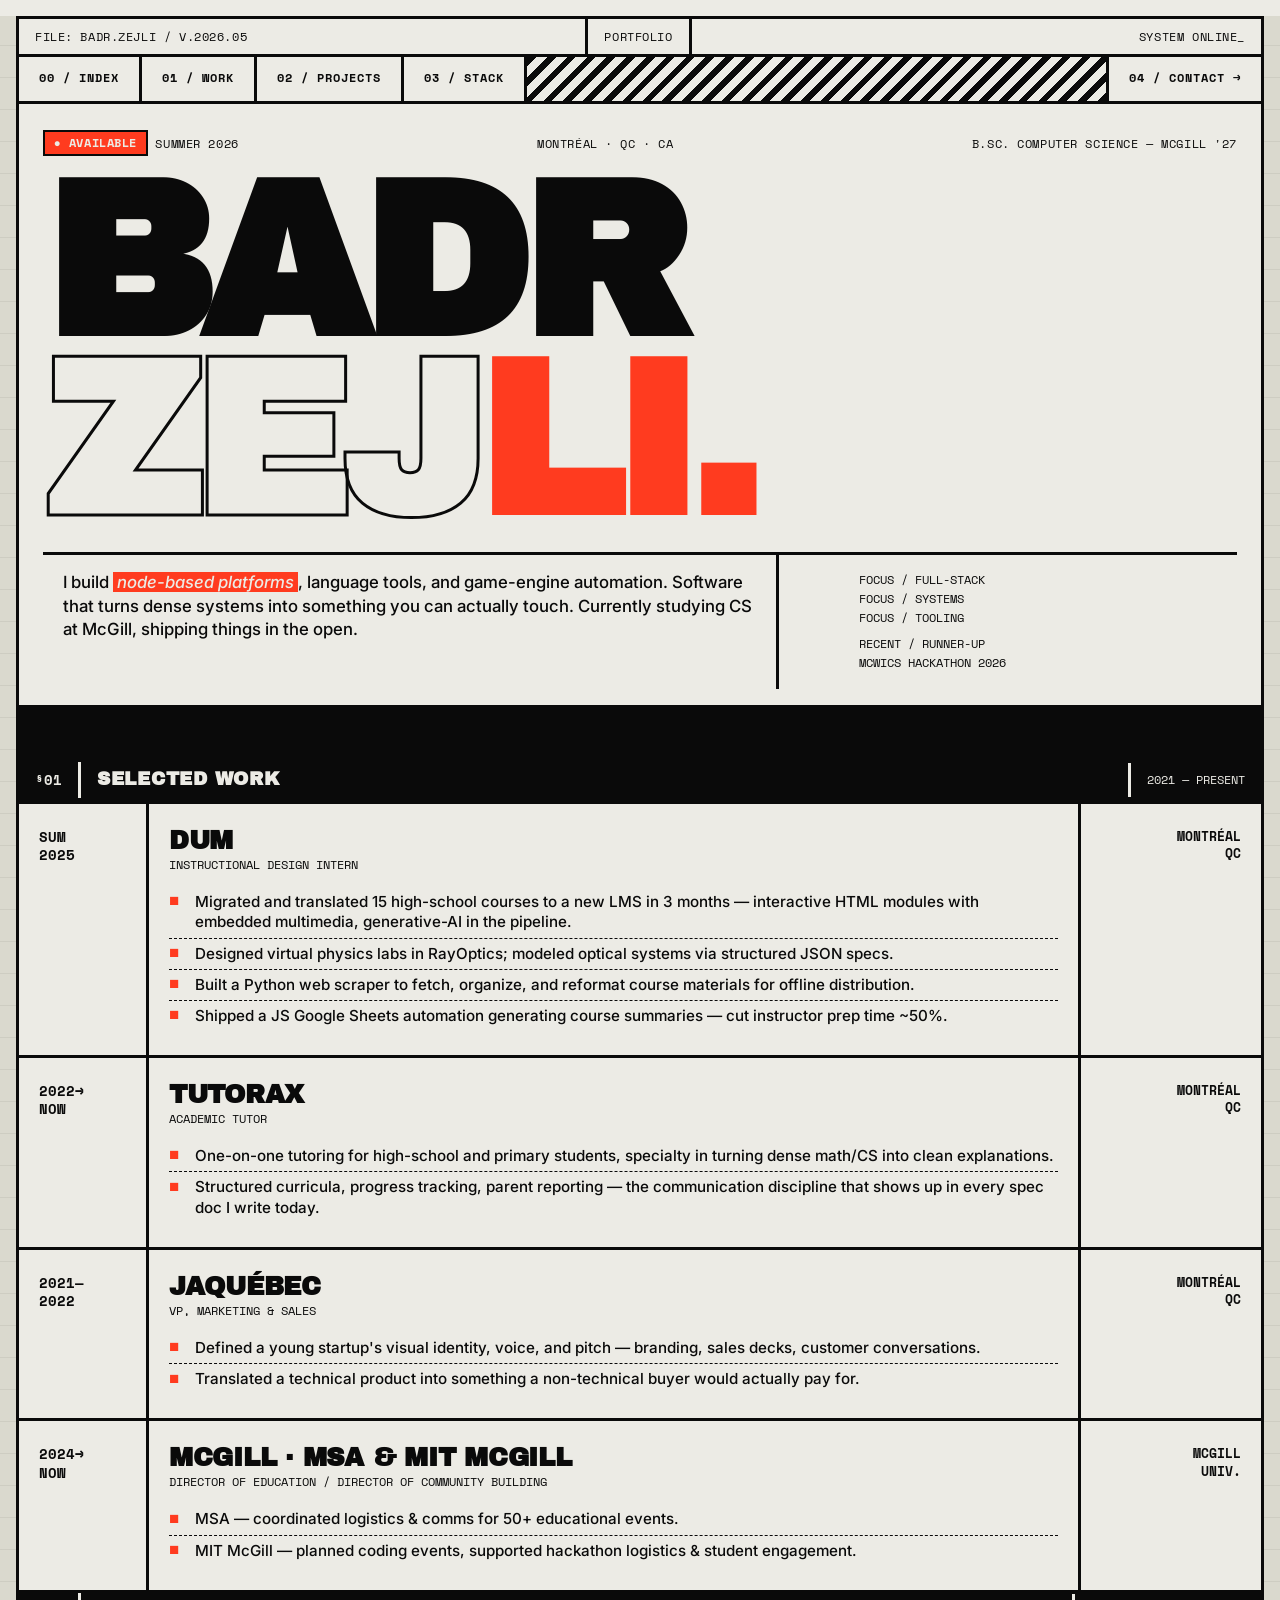
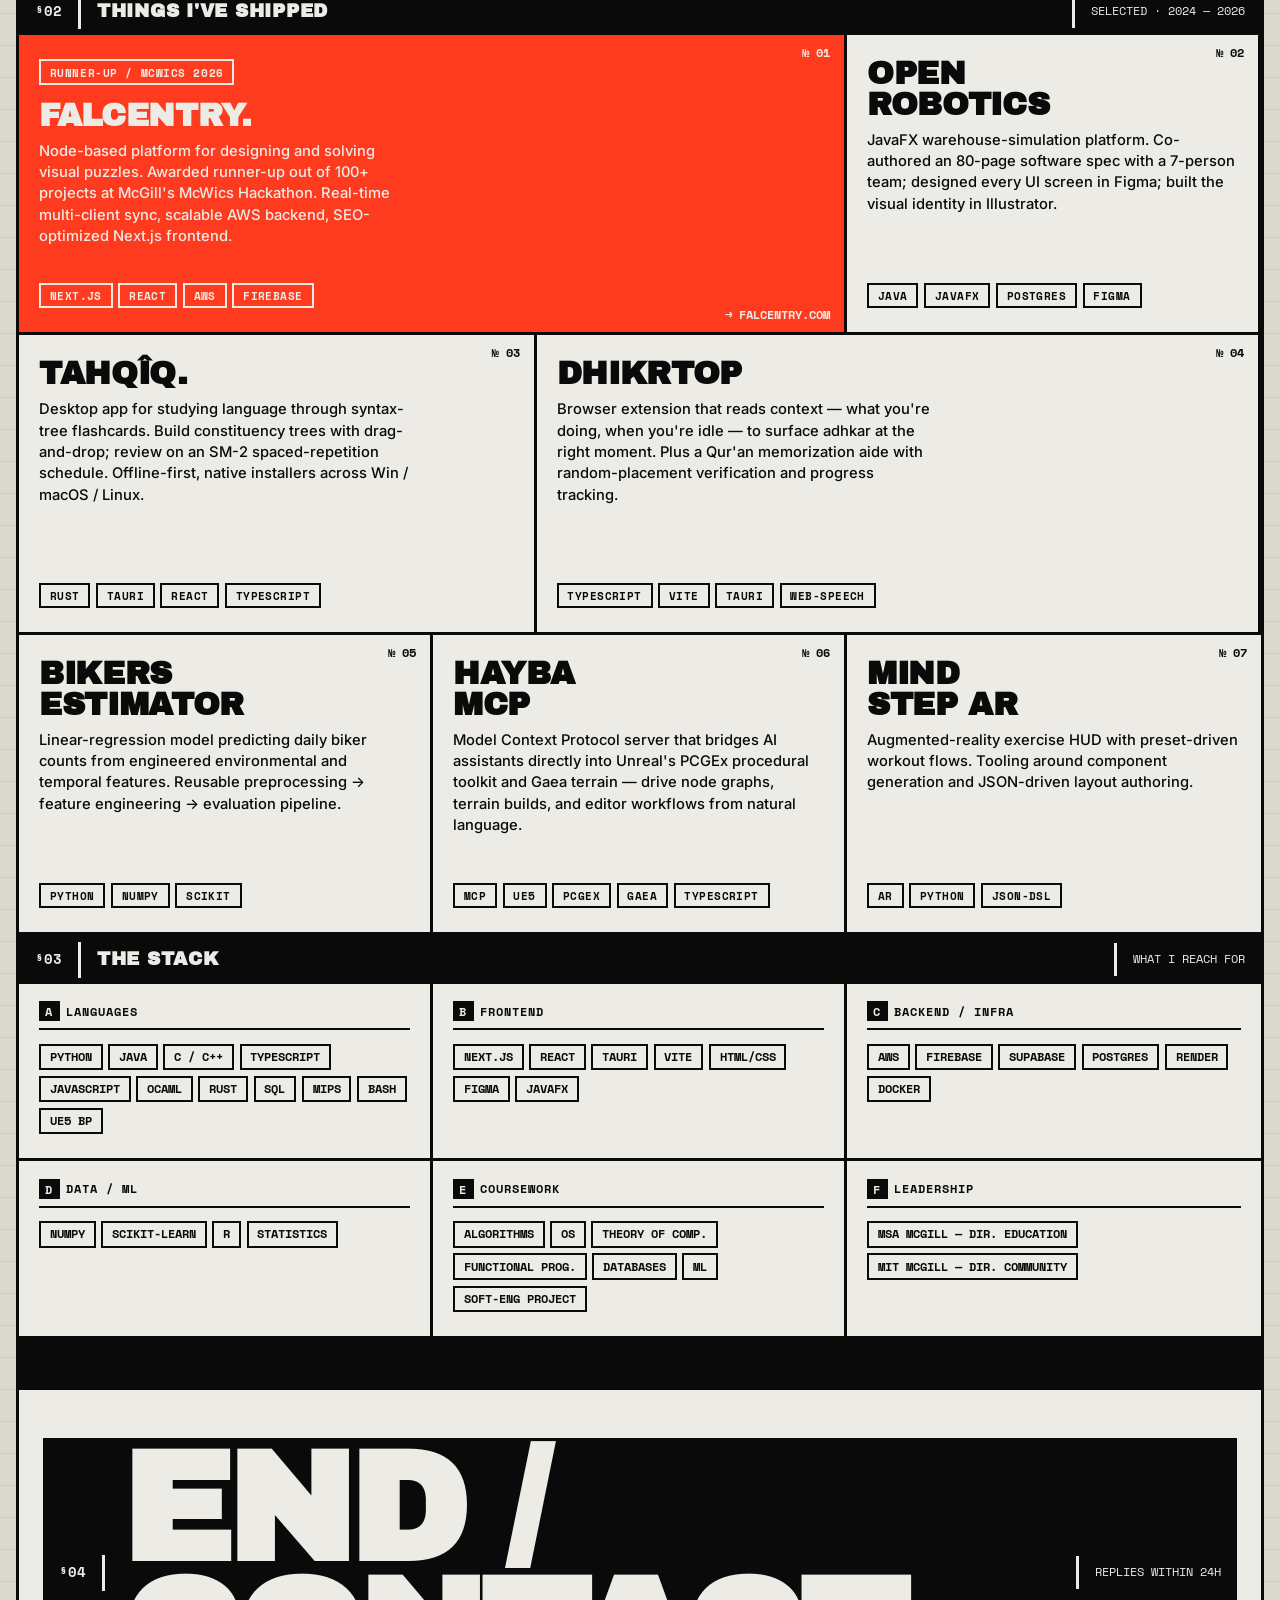
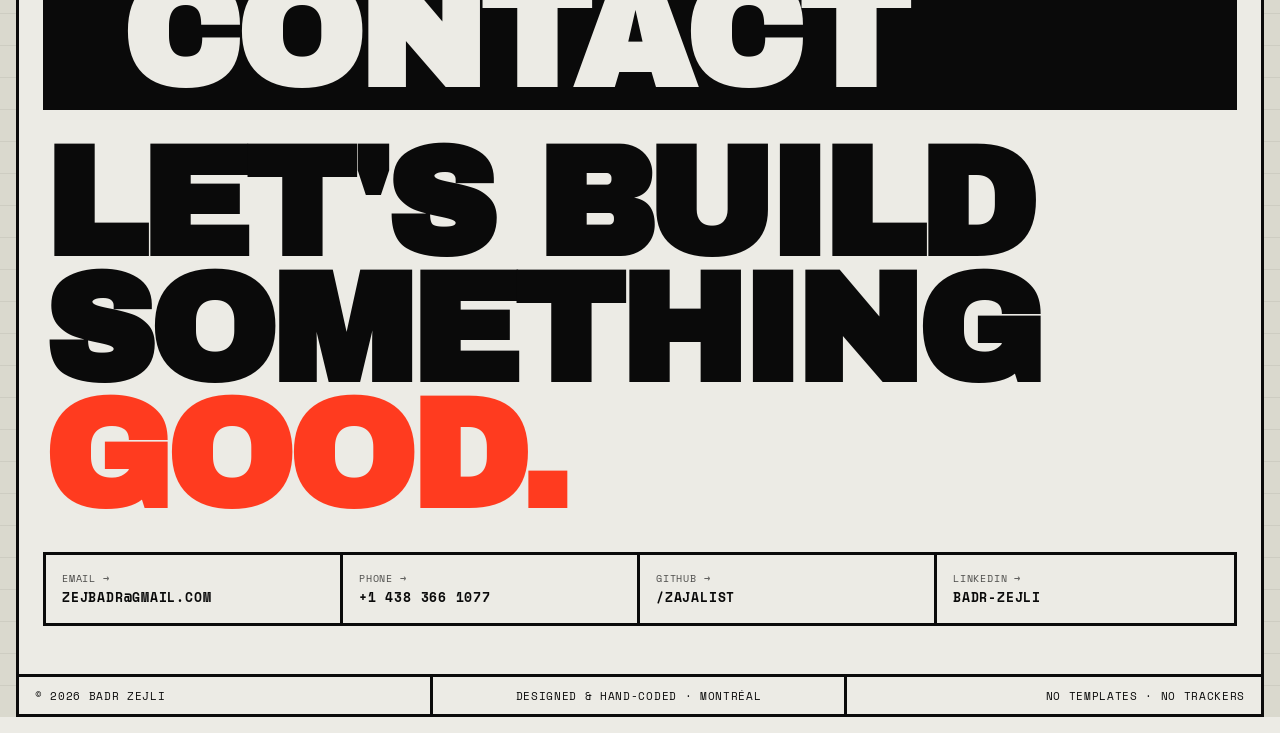
==== index.html @ e37ead59 "Initial portfolio site" ====
<!doctype html>
<html lang="en">
<head>
<meta charset="utf-8" />
<meta name="viewport" content="width=device-width,initial-scale=1" />
<title>BADR ZEJLI / SOFTWARE ENGINEER</title>
<meta name="description" content="Badr Zejli — Computer Science, McGill. Builds node-based platforms, language tools, and game-engine automation. McWics Hackathon runner-up." />
<link rel="preconnect" href="https://fonts.googleapis.com">
<link rel="preconnect" href="https://fonts.gstatic.com" crossorigin>
<link href="https://fonts.googleapis.com/css2?family=Space+Mono:wght@400;700&family=Archivo+Black&family=Inter:wght@400;500;700;900&display=swap" rel="stylesheet">
<style>
  :root{
    --paper:#ecebe5;
    --ink:#0a0a0a;
    --red:#ff3b1f;
    --line:#0a0a0a;
  }
  *{box-sizing:border-box;margin:0;padding:0}
  html{background:var(--paper)}
  body{
    background:var(--paper);color:var(--ink);
    font-family:'Inter',Helvetica,Arial,sans-serif;font-weight:500;
    line-height:1.35;-webkit-font-smoothing:antialiased;
    background-image:
      linear-gradient(var(--paper) 0 0),
      repeating-linear-gradient(0deg,transparent 0 31px,rgba(10,10,10,.06) 31px 32px);
    background-blend-mode:multiply;
  }
  ::selection{background:var(--red);color:var(--paper)}
  a{color:inherit;text-decoration:none}
  a:hover{background:var(--ink);color:var(--paper)}
  .mono{font-family:'Space Mono',monospace}
  .ablack{font-family:'Archivo Black','Inter',sans-serif;font-weight:900;letter-spacing:-.02em;text-transform:uppercase}

  /* page frame */
  .frame{border:3px solid var(--ink);margin:1rem;background:var(--paper);position:relative}
  @media(max-width:700px){.frame{margin:.5rem;border-width:2px}}

  /* top bar */
  .topbar{display:grid;grid-template-columns:1fr auto 1fr;gap:0;border-bottom:3px solid var(--ink);font-family:'Space Mono',monospace;font-size:.72rem;text-transform:uppercase;letter-spacing:.05em}
  .topbar > *{padding:.6rem 1rem}
  .topbar > *:not(:last-child){border-right:3px solid var(--ink)}
  .topbar .blink::after{content:'_';animation:blink 1s steps(1) infinite}
  @keyframes blink{50%{opacity:0}}
  @media(max-width:700px){.topbar{grid-template-columns:1fr 1fr}.topbar > *{font-size:.62rem;padding:.5rem .6rem}.topbar>*:nth-child(2){display:none}}

  /* nav */
  nav.main{display:flex;border-bottom:3px solid var(--ink);font-family:'Space Mono',monospace;font-size:.78rem;text-transform:uppercase;letter-spacing:.08em}
  nav.main a{padding:.85rem 1.25rem;border-right:3px solid var(--ink);font-weight:700}
  nav.main .grow{flex:1;border-right:3px solid var(--ink);background:repeating-linear-gradient(-45deg,var(--ink) 0 6px,transparent 6px 14px)}
  nav.main .last{border-right:none}

  /* hero */
  .hero{padding:2rem 1.5rem 1rem;border-bottom:3px solid var(--ink);position:relative}
  .hero .meta-row{display:flex;justify-content:space-between;font-family:'Space Mono',monospace;font-size:.72rem;text-transform:uppercase;letter-spacing:.05em;margin-bottom:1.5rem;flex-wrap:wrap;gap:.5rem}
  .hero .meta-row .pill{border:2px solid var(--ink);padding:.15rem .55rem;font-weight:700}
  .hero .meta-row .pill.red{background:var(--red);color:var(--paper);border-color:var(--ink)}
  h1.giant{font-family:'Archivo Black','Inter',sans-serif;font-weight:900;font-size:clamp(3.5rem,17vw,17rem);line-height:.82;letter-spacing:-.04em;text-transform:uppercase;margin:0}
  h1.giant .red{color:var(--red)}
  h1.giant .out{-webkit-text-stroke:3px var(--ink);color:var(--paper);text-stroke:3px var(--ink)}
  .hero .strap{display:grid;grid-template-columns:2fr 1fr;border-top:3px solid var(--ink);margin-top:1.25rem}
  .hero .strap > div{padding:1rem 1.25rem}
  .hero .strap > div:first-child{border-right:3px solid var(--ink);font-size:1.05rem;font-weight:500;line-height:1.4;max-width:46rem}
  .hero .strap > div:last-child{font-family:'Space Mono',monospace;font-size:.78rem;text-transform:uppercase;line-height:1.5}
  .hero .strap em{font-style:italic;background:var(--red);color:var(--paper);padding:0 .25rem}
  @media(max-width:700px){.hero .strap{grid-template-columns:1fr}.hero .strap > div:first-child{border-right:0;border-bottom:3px solid var(--ink)}}

  /* generic section header */
  .sec-head{display:grid;grid-template-columns:auto 1fr auto;align-items:center;border-bottom:3px solid var(--ink);background:var(--ink);color:var(--paper)}
  .sec-head .num{padding:.55rem 1rem;border-right:3px solid var(--paper);font-family:'Space Mono',monospace;font-weight:700;font-size:.85rem}
  .sec-head h2{padding:.55rem 1rem;font-family:'Archivo Black',sans-serif;font-size:1.15rem;letter-spacing:.04em;text-transform:uppercase}
  .sec-head .tag{padding:.55rem 1rem;border-left:3px solid var(--paper);font-family:'Space Mono',monospace;font-size:.75rem;text-transform:uppercase}

  /* work */
  .work-row{display:grid;grid-template-columns:130px 1fr 180px;border-bottom:3px solid var(--ink)}
  .work-row > *{padding:1.5rem 1.25rem}
  .work-row > *:not(:last-child){border-right:3px solid var(--ink)}
  .work-row .when{font-family:'Space Mono',monospace;font-weight:700;font-size:.85rem;text-transform:uppercase}
  .work-row h3{font-family:'Archivo Black',sans-serif;font-size:1.6rem;text-transform:uppercase;letter-spacing:-.01em;margin-bottom:.2rem;line-height:1}
  .work-row .role{font-family:'Space Mono',monospace;font-size:.78rem;text-transform:uppercase;margin-bottom:.85rem}
  .work-row ul{list-style:none}
  .work-row li{padding:.3rem 0 .3rem 1.6rem;position:relative;font-size:.95rem;border-top:1px dashed var(--ink)}
  .work-row li:first-child{border-top:0}
  .work-row li::before{content:'■';position:absolute;left:0;top:.45rem;color:var(--red);font-size:.7rem}
  .work-row .place{font-family:'Space Mono',monospace;font-weight:700;font-size:.8rem;text-transform:uppercase;text-align:right}
  @media(max-width:800px){.work-row{grid-template-columns:1fr}.work-row > *{border-right:0 !important;border-bottom:3px solid var(--ink);padding:1rem 1rem}.work-row > *:last-child{border-bottom:0}.work-row .place{text-align:left}}

  /* projects grid */
  .pgrid{display:grid;grid-template-columns:repeat(12,1fr);border-bottom:3px solid var(--ink)}
  .pcard{border-right:3px solid var(--ink);border-bottom:3px solid var(--ink);padding:1.5rem 1.25rem;display:flex;flex-direction:column;justify-content:space-between;min-height:300px;position:relative;background:var(--paper)}
  .pcard.red{background:var(--red);color:var(--paper)}
  .pcard.red .stack span{border-color:var(--paper);color:var(--paper)}
  .pcard .pnum{position:absolute;top:.6rem;right:.85rem;font-family:'Space Mono',monospace;font-weight:700;font-size:.75rem}
  .pcard .badge{display:inline-block;font-family:'Space Mono',monospace;font-weight:700;font-size:.7rem;text-transform:uppercase;letter-spacing:.05em;padding:.2rem .55rem;border:2px solid currentColor;margin-bottom:1rem}
  .pcard h3{font-family:'Archivo Black',sans-serif;font-size:2rem;line-height:.95;text-transform:uppercase;letter-spacing:-.01em;margin-bottom:.6rem}
  .pcard .blurb{font-size:.92rem;line-height:1.45;margin-bottom:1.25rem;max-width:42ch}
  .pcard .stack{display:flex;flex-wrap:wrap;gap:.35rem;margin-top:auto}
  .pcard .stack span{font-family:'Space Mono',monospace;font-size:.7rem;font-weight:700;padding:.2rem .55rem;border:2px solid var(--ink);text-transform:uppercase;letter-spacing:.04em}
  .pcard .corner{position:absolute;bottom:.6rem;right:.85rem;font-family:'Space Mono',monospace;font-size:.72rem;font-weight:700;text-transform:uppercase}
  .p1{grid-column:span 8}
  .p2{grid-column:span 4}
  .p3{grid-column:span 5}
  .p4{grid-column:span 7}
  .p5{grid-column:span 4}
  .p6{grid-column:span 4}
  .p7{grid-column:span 4}
  .pcard:nth-last-child(-n+1){border-right:0}
  @media(max-width:1000px){.pcard{grid-column:span 12 !important;border-right:0}}

  /* skills */
  .skills{display:grid;grid-template-columns:repeat(3,1fr);border-bottom:3px solid var(--ink)}
  .skills > div{border-right:3px solid var(--ink);border-bottom:3px solid var(--ink);padding:1.25rem 1.25rem 1.5rem}
  .skills > div:nth-child(3n){border-right:0}
  .skills > div:nth-last-child(-n+3){border-bottom:0}
  .skills h4{font-family:'Space Mono',monospace;font-weight:700;font-size:.75rem;text-transform:uppercase;letter-spacing:.08em;margin-bottom:.85rem;padding-bottom:.5rem;border-bottom:2px solid var(--ink)}
  .skills h4 span{background:var(--ink);color:var(--paper);padding:.1rem .4rem;margin-right:.4rem}
  .skills ul{list-style:none;display:flex;flex-wrap:wrap;gap:.35rem}
  .skills li{font-family:'Space Mono',monospace;font-size:.75rem;font-weight:700;padding:.2rem .55rem;border:2px solid var(--ink);text-transform:uppercase}
  .skills li:hover{background:var(--ink);color:var(--paper)}
  @media(max-width:800px){.skills{grid-template-columns:1fr}.skills > div{border-right:0 !important}}

  /* marquee */
  .marq{overflow:hidden;border-bottom:3px solid var(--ink);background:var(--ink);color:var(--paper);padding:.75rem 0;font-family:'Archivo Black',sans-serif;text-transform:uppercase;letter-spacing:.02em;font-size:1.1rem;white-space:nowrap}
  .marq span{display:inline-block;padding-left:100%;animation:m 28s linear infinite}
  .marq i{font-style:normal;color:var(--red);margin:0 1rem}
  @keyframes m{to{transform:translateX(-100%)}}

  /* contact */
  .contact{padding:3rem 1.5rem;border-bottom:3px solid var(--ink);position:relative}
  .contact h2{font-family:'Archivo Black',sans-serif;font-size:clamp(3rem,12vw,11rem);text-transform:uppercase;line-height:.82;letter-spacing:-.04em}
  .contact h2 .red{color:var(--red)}
  .contact .grid{margin-top:2rem;display:grid;grid-template-columns:repeat(4,1fr);border:3px solid var(--ink)}
  .contact .grid a{padding:1rem 1rem;border-right:3px solid var(--ink);font-family:'Space Mono',monospace;font-weight:700;font-size:.82rem;text-transform:uppercase;letter-spacing:.06em;display:flex;flex-direction:column;gap:.25rem}
  .contact .grid a:last-child{border-right:0}
  .contact .grid a small{font-size:.65rem;font-weight:400;opacity:.7}
  .contact .grid a:hover{background:var(--red);color:var(--paper)}
  @media(max-width:800px){.contact .grid{grid-template-columns:1fr 1fr}.contact .grid a{border-bottom:3px solid var(--ink)}.contact .grid a:nth-child(2n){border-right:0}.contact .grid a:nth-last-child(-n+2){border-bottom:0}}

  /* footer */
  footer{display:grid;grid-template-columns:1fr 1fr 1fr;font-family:'Space Mono',monospace;font-size:.7rem;text-transform:uppercase;letter-spacing:.06em}
  footer > *{padding:.7rem 1rem;border-right:3px solid var(--ink)}
  footer > *:last-child{border-right:0;text-align:right}
  footer .center{text-align:center}
  @media(max-width:700px){footer{grid-template-columns:1fr}footer > *{border-right:0;border-bottom:3px solid var(--ink);text-align:left !important}footer > *:last-child{border-bottom:0}}

  /* anchor offset */
  section{scroll-margin-top:1rem}
</style>
</head>
<body>

<div class="frame">

  <div class="topbar">
    <div>FILE: BADR.ZEJLI / V.2026.05</div>
    <div>PORTFOLIO</div>
    <div style="text-align:right" class="blink">SYSTEM ONLINE</div>
  </div>

  <nav class="main">
    <a href="#hero">00 / INDEX</a>
    <a href="#work">01 / WORK</a>
    <a href="#projects">02 / PROJECTS</a>
    <a href="#skills">03 / STACK</a>
    <span class="grow"></span>
    <a href="#contact" class="last">04 / CONTACT →</a>
  </nav>

  <header class="hero" id="hero">
    <div class="meta-row">
      <div><span class="pill red">● AVAILABLE</span> SUMMER 2026</div>
      <div>MONTRÉAL · QC · CA</div>
      <div>B.SC. COMPUTER SCIENCE — McGILL '27</div>
    </div>
    <h1 class="giant">BADR<br><span class="out">ZEJ</span><span class="red">LI.</span></h1>
    <div class="strap">
      <div>I build <em>node-based platforms</em>, language tools, and game-engine automation. Software that turns dense systems into something you can actually touch. Currently studying CS at McGill, shipping things in the open.</div>
      <div>
        <div>FOCUS / FULL-STACK</div>
        <div>FOCUS / SYSTEMS</div>
        <div>FOCUS / TOOLING</div>
        <div style="margin-top:.5rem">RECENT / RUNNER-UP</div>
        <div>McWICS HACKATHON 2026</div>
      </div>
    </div>
  </header>

  <div class="marq"><span>SHIPPING IN PUBLIC <i>✱</i> NEXT.JS · AWS · RUST · UE5 <i>✱</i> McWICS HACKATHON RUNNER-UP <i>✱</i> AVAILABLE FOR SUMMER 2026 <i>✱</i> MONTRÉAL → ANYWHERE <i>✱</i> BADR ZEJLI <i>✱</i> SHIPPING IN PUBLIC <i>✱</i> NEXT.JS · AWS · RUST · UE5 <i>✱</i></span></div>

  <!-- WORK -->
  <section id="work">
    <div class="sec-head">
      <div class="num">§01</div>
      <h2>SELECTED WORK</h2>
      <div class="tag">2021 — PRESENT</div>
    </div>

    <div class="work-row">
      <div class="when">SUM<br>2025</div>
      <div>
        <h3>DUM</h3>
        <div class="role">Instructional Design Intern</div>
        <ul>
          <li>Migrated and translated 15 high-school courses to a new LMS in 3 months — interactive HTML modules with embedded multimedia, generative-AI in the pipeline.</li>
          <li>Designed virtual physics labs in RayOptics; modeled optical systems via structured JSON specs.</li>
          <li>Built a Python web scraper to fetch, organize, and reformat course materials for offline distribution.</li>
          <li>Shipped a JS Google Sheets automation generating course summaries — cut instructor prep time ~50%.</li>
        </ul>
      </div>
      <div class="place">MONTRÉAL<br>QC</div>
    </div>

    <div class="work-row">
      <div class="when">2022→<br>NOW</div>
      <div>
        <h3>TUTORAX</h3>
        <div class="role">Academic Tutor</div>
        <ul>
          <li>One-on-one tutoring for high-school and primary students, specialty in turning dense math/CS into clean explanations.</li>
          <li>Structured curricula, progress tracking, parent reporting — the communication discipline that shows up in every spec doc I write today.</li>
        </ul>
      </div>
      <div class="place">MONTRÉAL<br>QC</div>
    </div>

    <div class="work-row">
      <div class="when">2021—<br>2022</div>
      <div>
        <h3>JAQUÉBEC</h3>
        <div class="role">VP, Marketing &amp; Sales</div>
        <ul>
          <li>Defined a young startup's visual identity, voice, and pitch — branding, sales decks, customer conversations.</li>
          <li>Translated a technical product into something a non-technical buyer would actually pay for.</li>
        </ul>
      </div>
      <div class="place">MONTRÉAL<br>QC</div>
    </div>

    <div class="work-row" style="border-bottom:0">
      <div class="when">2024→<br>NOW</div>
      <div>
        <h3>McGILL · MSA &amp; MIT McGILL</h3>
        <div class="role">Director of Education / Director of Community Building</div>
        <ul>
          <li>MSA — coordinated logistics &amp; comms for 50+ educational events.</li>
          <li>MIT McGill — planned coding events, supported hackathon logistics &amp; student engagement.</li>
        </ul>
      </div>
      <div class="place">McGILL<br>UNIV.</div>
    </div>
  </section>

  <!-- PROJECTS -->
  <section id="projects">
    <div class="sec-head">
      <div class="num">§02</div>
      <h2>THINGS I'VE SHIPPED</h2>
      <div class="tag">SELECTED · 2024 — 2026</div>
    </div>

    <div class="pgrid">

      <article class="pcard p1 red">
        <span class="pnum">№ 01</span>
        <div>
          <span class="badge">RUNNER-UP / McWICS 2026</span>
          <h3>FALCENTRY.</h3>
          <p class="blurb">Node-based platform for designing and solving visual puzzles. Awarded runner-up out of 100+ projects at McGill's McWics Hackathon. Real-time multi-client sync, scalable AWS backend, SEO-optimized Next.js frontend.</p>
        </div>
        <div class="stack"><span>NEXT.JS</span><span>REACT</span><span>AWS</span><span>FIREBASE</span></div>
        <span class="corner">→ FALCENTRY.COM</span>
      </article>

      <article class="pcard p2">
        <span class="pnum">№ 02</span>
        <div>
          <h3>OPEN<br>ROBOTICS</h3>
          <p class="blurb">JavaFX warehouse-simulation platform. Co-authored an 80-page software spec with a 7-person team; designed every UI screen in Figma; built the visual identity in Illustrator.</p>
        </div>
        <div class="stack"><span>JAVA</span><span>JAVAFX</span><span>POSTGRES</span><span>FIGMA</span></div>
      </article>

      <article class="pcard p3">
        <span class="pnum">№ 03</span>
        <div>
          <h3>TAHQÎQ.</h3>
          <p class="blurb">Desktop app for studying language through syntax-tree flashcards. Build constituency trees with drag-and-drop; review on an SM-2 spaced-repetition schedule. Offline-first, native installers across Win / macOS / Linux.</p>
        </div>
        <div class="stack"><span>RUST</span><span>TAURI</span><span>REACT</span><span>TYPESCRIPT</span></div>
      </article>

      <article class="pcard p4">
        <span class="pnum">№ 04</span>
        <div>
          <h3>DHIKRTOP</h3>
          <p class="blurb">Browser extension that reads context — what you're doing, when you're idle — to surface adhkar at the right moment. Plus a Qur'an memorization aide with random-placement verification and progress tracking.</p>
        </div>
        <div class="stack"><span>TYPESCRIPT</span><span>VITE</span><span>TAURI</span><span>WEB-SPEECH</span></div>
      </article>

      <article class="pcard p5">
        <span class="pnum">№ 05</span>
        <div>
          <h3>BIKERS<br>ESTIMATOR</h3>
          <p class="blurb">Linear-regression model predicting daily biker counts from engineered environmental and temporal features. Reusable preprocessing → feature engineering → evaluation pipeline.</p>
        </div>
        <div class="stack"><span>PYTHON</span><span>NUMPY</span><span>SCIKIT</span></div>
      </article>

      <article class="pcard p6">
        <span class="pnum">№ 06</span>
        <div>
          <h3>HAYBA<br>MCP</h3>
          <p class="blurb">Model Context Protocol server that bridges AI assistants directly into Unreal's PCGEx procedural toolkit and Gaea terrain — drive node graphs, terrain builds, and editor workflows from natural language.</p>
        </div>
        <div class="stack"><span>MCP</span><span>UE5</span><span>PCGEX</span><span>GAEA</span><span>TYPESCRIPT</span></div>
      </article>

      <article class="pcard p7" style="border-right:0">
        <span class="pnum">№ 07</span>
        <div>
          <h3>MIND<br>STEP AR</h3>
          <p class="blurb">Augmented-reality exercise HUD with preset-driven workout flows. Tooling around component generation and JSON-driven layout authoring.</p>
        </div>
        <div class="stack"><span>AR</span><span>PYTHON</span><span>JSON-DSL</span></div>
      </article>

    </div>
  </section>

  <!-- SKILLS -->
  <section id="skills">
    <div class="sec-head">
      <div class="num">§03</div>
      <h2>THE STACK</h2>
      <div class="tag">WHAT I REACH FOR</div>
    </div>

    <div class="skills">
      <div>
        <h4><span>A</span>LANGUAGES</h4>
        <ul><li>PYTHON</li><li>JAVA</li><li>C / C++</li><li>TYPESCRIPT</li><li>JAVASCRIPT</li><li>OCAML</li><li>RUST</li><li>SQL</li><li>MIPS</li><li>BASH</li><li>UE5 BP</li></ul>
      </div>
      <div>
        <h4><span>B</span>FRONTEND</h4>
        <ul><li>NEXT.JS</li><li>REACT</li><li>TAURI</li><li>VITE</li><li>HTML/CSS</li><li>FIGMA</li><li>JAVAFX</li></ul>
      </div>
      <div>
        <h4><span>C</span>BACKEND / INFRA</h4>
        <ul><li>AWS</li><li>FIREBASE</li><li>SUPABASE</li><li>POSTGRES</li><li>RENDER</li><li>DOCKER</li></ul>
      </div>
      <div>
        <h4><span>D</span>DATA / ML</h4>
        <ul><li>NUMPY</li><li>SCIKIT-LEARN</li><li>R</li><li>STATISTICS</li></ul>
      </div>
      <div>
        <h4><span>E</span>COURSEWORK</h4>
        <ul><li>ALGORITHMS</li><li>OS</li><li>THEORY OF COMP.</li><li>FUNCTIONAL PROG.</li><li>DATABASES</li><li>ML</li><li>SOFT-ENG PROJECT</li></ul>
      </div>
      <div>
        <h4><span>F</span>LEADERSHIP</h4>
        <ul><li>MSA McGILL — DIR. EDUCATION</li><li>MIT McGILL — DIR. COMMUNITY</li></ul>
      </div>
    </div>
  </section>

  <div class="marq"><span>HIRE ME <i>✱</i> ZEJBADR@GMAIL.COM <i>✱</i> +1 438 366 1077 <i>✱</i> GITHUB.COM/ZAJALIST <i>✱</i> LINKEDIN / BADR-ZEJLI <i>✱</i> ZAJALIST.COM <i>✱</i> HIRE ME <i>✱</i> ZEJBADR@GMAIL.COM <i>✱</i></span></div>

  <!-- CONTACT -->
  <section class="contact" id="contact">
    <div class="sec-head" style="margin-bottom:2rem">
      <div class="num">§04</div>
      <h2>END / CONTACT</h2>
      <div class="tag">REPLIES WITHIN 24H</div>
    </div>
    <h2>LET'S BUILD<br>SOMETHING <span class="red">GOOD.</span></h2>
    <div class="grid">
      <a href="mailto:zejbadr@gmail.com"><small>EMAIL →</small>ZEJBADR@GMAIL.COM</a>
      <a href="tel:+14383661077"><small>PHONE →</small>+1 438 366 1077</a>
      <a href="https://github.com/zajalist" target="_blank" rel="noopener"><small>GITHUB →</small>/ZAJALIST</a>
      <a href="https://www.linkedin.com/in/badr-zejli-324228328/" target="_blank" rel="noopener"><small>LINKEDIN →</small>BADR-ZEJLI</a>
    </div>
  </section>

  <footer>
    <div>© 2026 BADR ZEJLI</div>
    <div class="center">DESIGNED &amp; HAND-CODED · MONTRÉAL</div>
    <div>NO TEMPLATES · NO TRACKERS</div>
  </footer>

</div>

<!-- BUILT BY HAND. VIEW SOURCE FREELY. -->
</body>
</html>
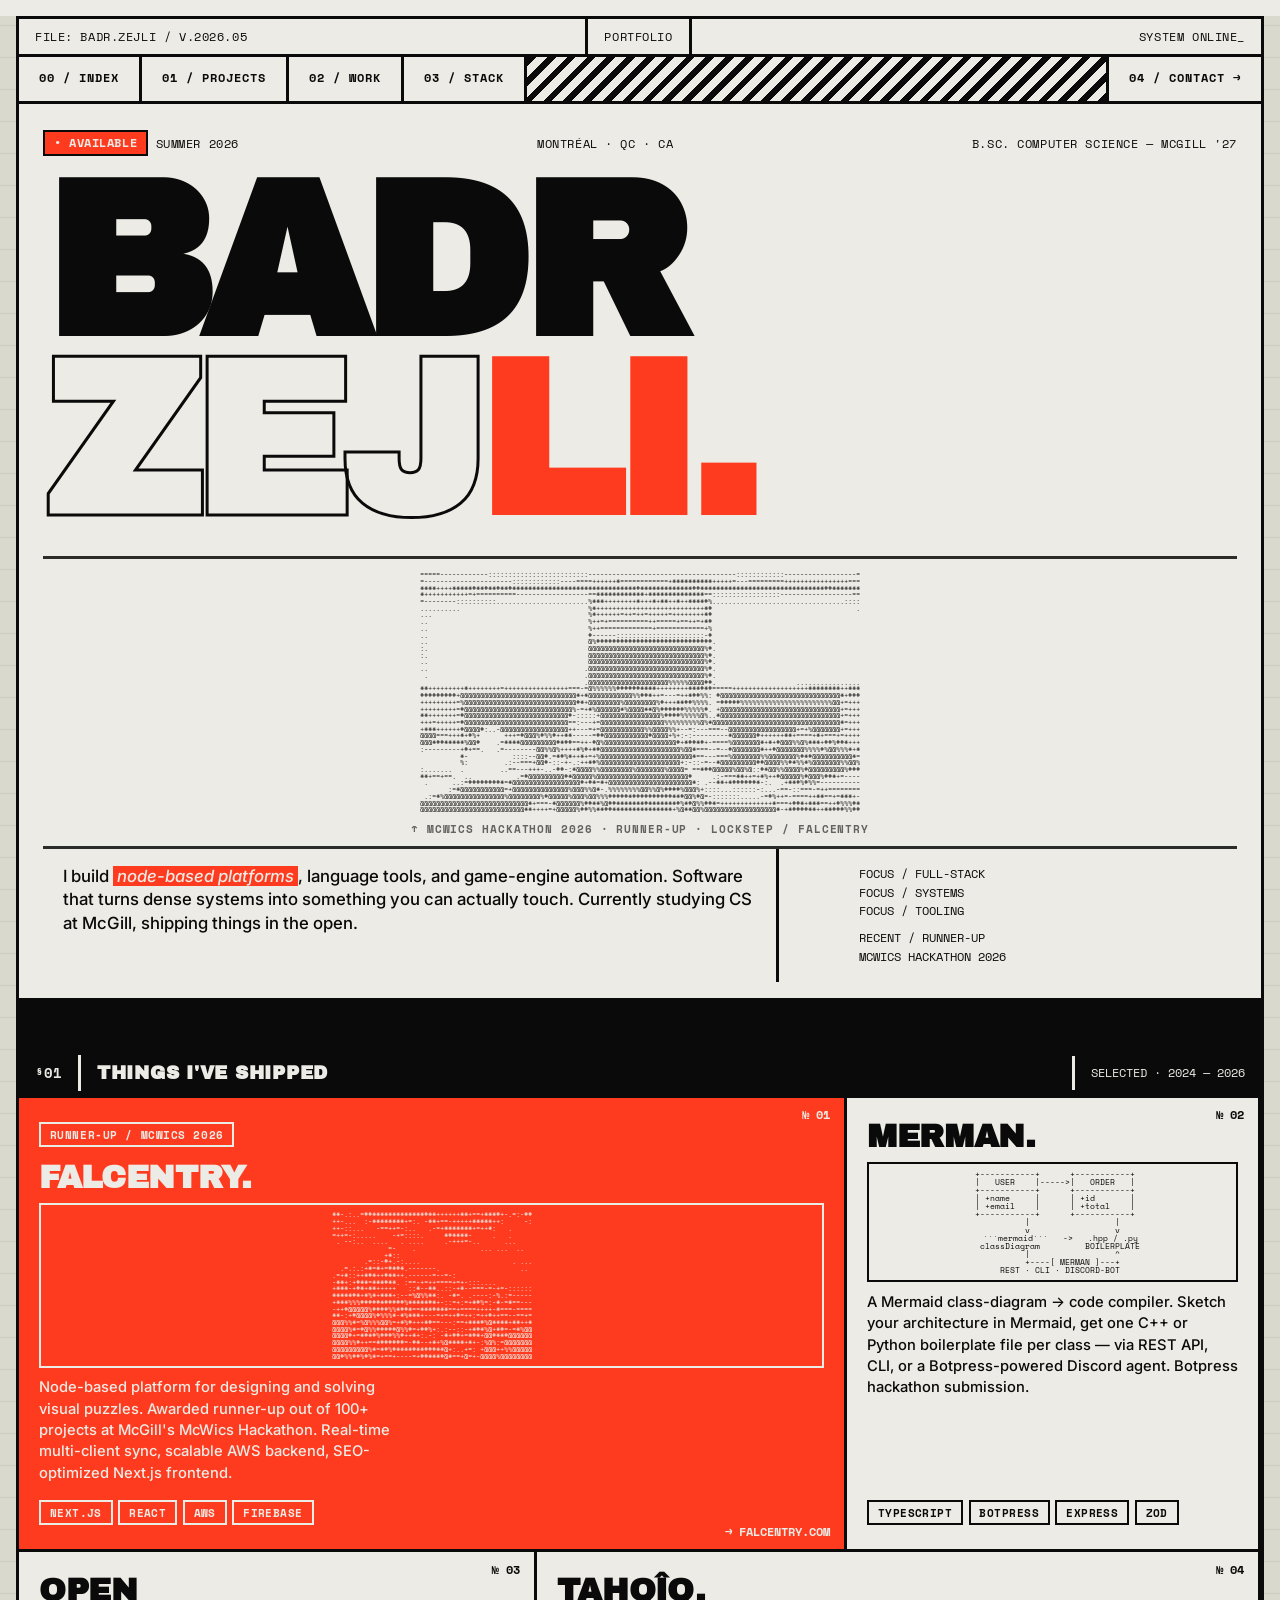
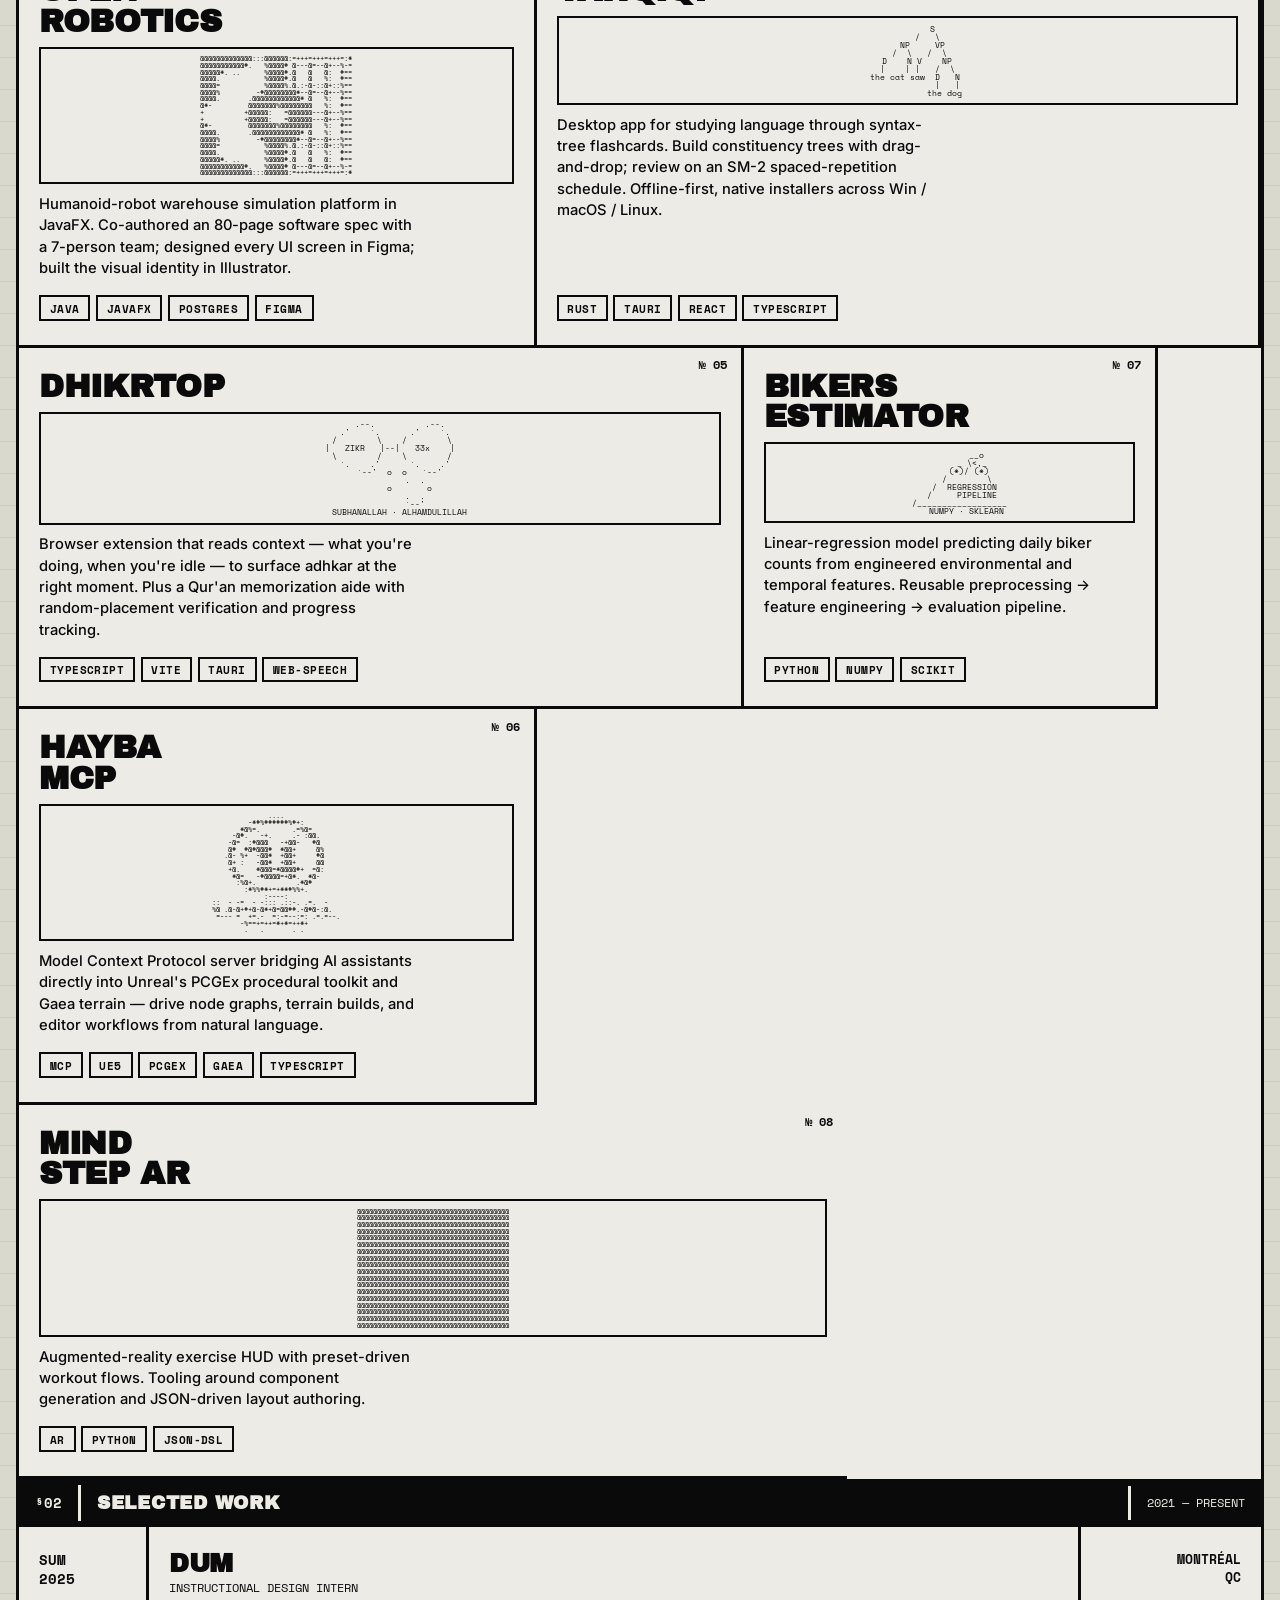
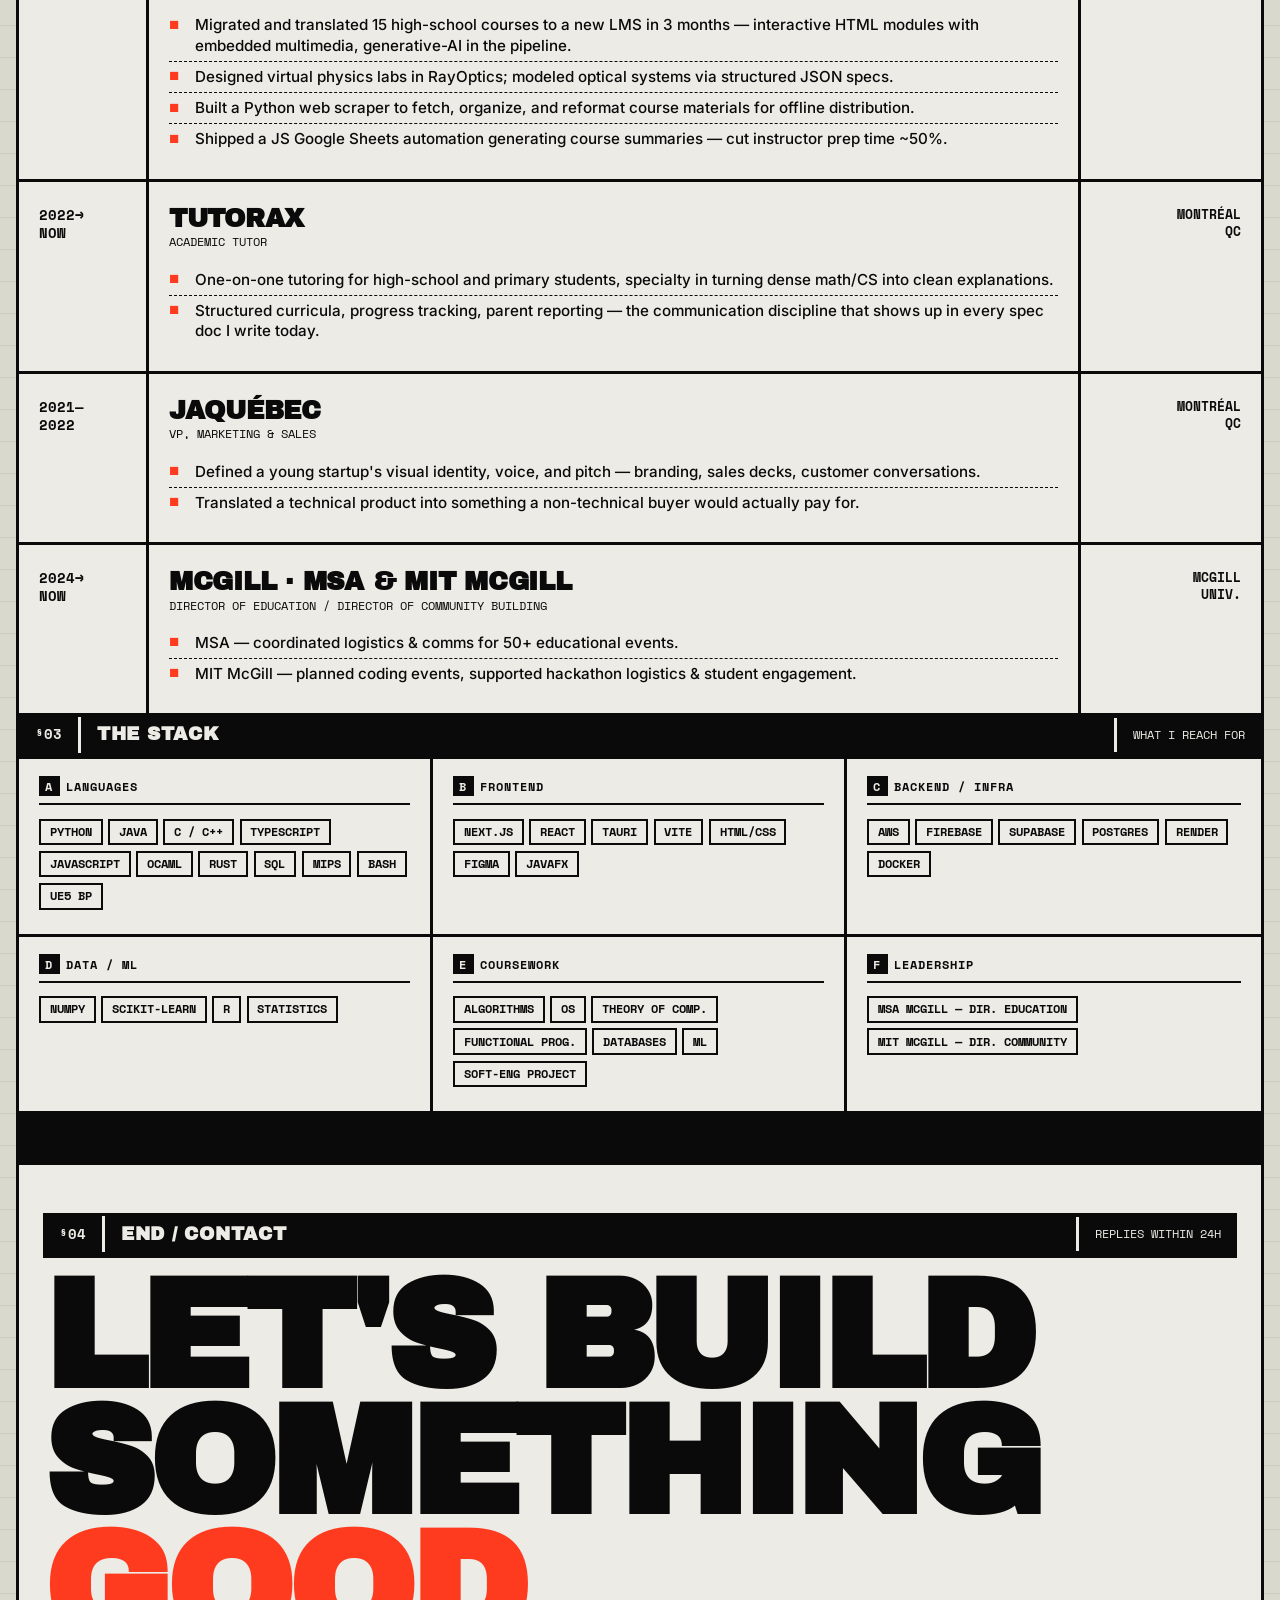
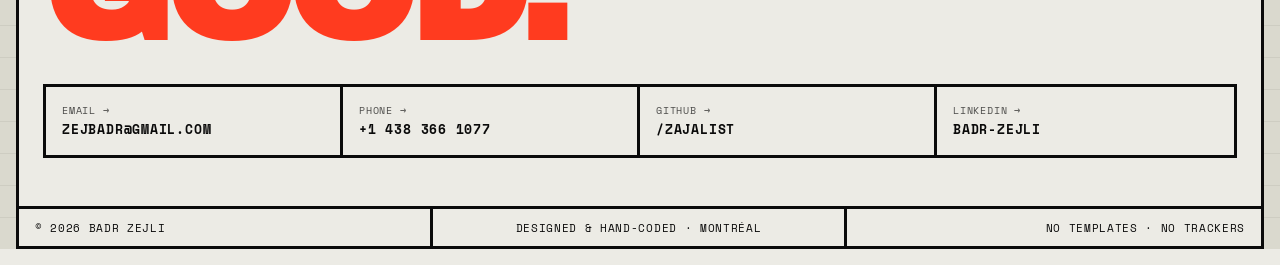
==== commit 3c2f6dca: "Reorder projects above work; add ASCII art for projects + hero; add Merman card" ====
--- a/index.html
+++ b/index.html
@@ -32,11 +32,9 @@
   .mono{font-family:'Space Mono',monospace}
   .ablack{font-family:'Archivo Black','Inter',sans-serif;font-weight:900;letter-spacing:-.02em;text-transform:uppercase}
 
-  /* page frame */
   .frame{border:3px solid var(--ink);margin:1rem;background:var(--paper);position:relative}
   @media(max-width:700px){.frame{margin:.5rem;border-width:2px}}
 
-  /* top bar */
   .topbar{display:grid;grid-template-columns:1fr auto 1fr;gap:0;border-bottom:3px solid var(--ink);font-family:'Space Mono',monospace;font-size:.72rem;text-transform:uppercase;letter-spacing:.05em}
   .topbar > *{padding:.6rem 1rem}
   .topbar > *:not(:last-child){border-right:3px solid var(--ink)}
@@ -44,32 +42,63 @@
   @keyframes blink{50%{opacity:0}}
   @media(max-width:700px){.topbar{grid-template-columns:1fr 1fr}.topbar > *{font-size:.62rem;padding:.5rem .6rem}.topbar>*:nth-child(2){display:none}}
 
-  /* nav */
   nav.main{display:flex;border-bottom:3px solid var(--ink);font-family:'Space Mono',monospace;font-size:.78rem;text-transform:uppercase;letter-spacing:.08em}
   nav.main a{padding:.85rem 1.25rem;border-right:3px solid var(--ink);font-weight:700}
   nav.main .grow{flex:1;border-right:3px solid var(--ink);background:repeating-linear-gradient(-45deg,var(--ink) 0 6px,transparent 6px 14px)}
   nav.main .last{border-right:none}
 
   /* hero */
-  .hero{padding:2rem 1.5rem 1rem;border-bottom:3px solid var(--ink);position:relative}
+  .hero{padding:2rem 1.5rem 1rem;border-bottom:3px solid var(--ink);position:relative;overflow:hidden}
   .hero .meta-row{display:flex;justify-content:space-between;font-family:'Space Mono',monospace;font-size:.72rem;text-transform:uppercase;letter-spacing:.05em;margin-bottom:1.5rem;flex-wrap:wrap;gap:.5rem}
   .hero .meta-row .pill{border:2px solid var(--ink);padding:.15rem .55rem;font-weight:700}
   .hero .meta-row .pill.red{background:var(--red);color:var(--paper);border-color:var(--ink)}
-  h1.giant{font-family:'Archivo Black','Inter',sans-serif;font-weight:900;font-size:clamp(3.5rem,17vw,17rem);line-height:.82;letter-spacing:-.04em;text-transform:uppercase;margin:0}
+  h1.giant{font-family:'Archivo Black','Inter',sans-serif;font-weight:900;font-size:clamp(3.5rem,17vw,17rem);line-height:.82;letter-spacing:-.04em;text-transform:uppercase;margin:0;position:relative;z-index:2}
   h1.giant .red{color:var(--red)}
   h1.giant .out{-webkit-text-stroke:3px var(--ink);color:var(--paper);text-stroke:3px var(--ink)}
-  .hero .strap{display:grid;grid-template-columns:2fr 1fr;border-top:3px solid var(--ink);margin-top:1.25rem}
+
+  .hero-ascii{font-family:'Space Mono',monospace;font-size:.42rem;line-height:1;white-space:pre;color:var(--ink);opacity:.85;margin-top:1.5rem;border-top:3px solid var(--ink);border-bottom:3px solid var(--ink);padding:.75rem .25rem;overflow:hidden;letter-spacing:0;display:block;text-align:center}
+  .hero-ascii small{display:block;font-family:'Space Mono',monospace;font-size:.7rem;font-weight:700;text-transform:uppercase;letter-spacing:.08em;margin-top:.6rem;opacity:.7}
+  @media(max-width:900px){.hero-ascii{font-size:.32rem}}
+  @media(max-width:600px){.hero-ascii{font-size:.24rem}}
+
+  .hero .strap{display:grid;grid-template-columns:2fr 1fr}
   .hero .strap > div{padding:1rem 1.25rem}
   .hero .strap > div:first-child{border-right:3px solid var(--ink);font-size:1.05rem;font-weight:500;line-height:1.4;max-width:46rem}
   .hero .strap > div:last-child{font-family:'Space Mono',monospace;font-size:.78rem;text-transform:uppercase;line-height:1.5}
   .hero .strap em{font-style:italic;background:var(--red);color:var(--paper);padding:0 .25rem}
   @media(max-width:700px){.hero .strap{grid-template-columns:1fr}.hero .strap > div:first-child{border-right:0;border-bottom:3px solid var(--ink)}}
 
-  /* generic section header */
+  /* sec head */
   .sec-head{display:grid;grid-template-columns:auto 1fr auto;align-items:center;border-bottom:3px solid var(--ink);background:var(--ink);color:var(--paper)}
   .sec-head .num{padding:.55rem 1rem;border-right:3px solid var(--paper);font-family:'Space Mono',monospace;font-weight:700;font-size:.85rem}
   .sec-head h2{padding:.55rem 1rem;font-family:'Archivo Black',sans-serif;font-size:1.15rem;letter-spacing:.04em;text-transform:uppercase}
   .sec-head .tag{padding:.55rem 1rem;border-left:3px solid var(--paper);font-family:'Space Mono',monospace;font-size:.75rem;text-transform:uppercase}
+
+  /* projects */
+  .pgrid{display:grid;grid-template-columns:repeat(12,1fr);border-bottom:3px solid var(--ink)}
+  .pcard{border-right:3px solid var(--ink);border-bottom:3px solid var(--ink);padding:1.5rem 1.25rem;display:flex;flex-direction:column;justify-content:space-between;min-height:340px;position:relative;background:var(--paper)}
+  .pcard.red{background:var(--red);color:var(--paper)}
+  .pcard.red .stack span{border-color:var(--paper);color:var(--paper)}
+  .pcard.red .ascii{color:var(--paper)}
+  .pcard .pnum{position:absolute;top:.6rem;right:.85rem;font-family:'Space Mono',monospace;font-weight:700;font-size:.75rem}
+  .pcard .badge{display:inline-block;font-family:'Space Mono',monospace;font-weight:700;font-size:.7rem;text-transform:uppercase;letter-spacing:.05em;padding:.2rem .55rem;border:2px solid currentColor;margin-bottom:1rem}
+  .pcard h3{font-family:'Archivo Black',sans-serif;font-size:2rem;line-height:.95;text-transform:uppercase;letter-spacing:-.01em;margin-bottom:.6rem}
+  .pcard .ascii{font-family:'Space Mono',monospace;font-size:.42rem;line-height:1;white-space:pre;display:block;margin:.6rem 0;padding:.4rem;border:2px solid currentColor;color:var(--ink);overflow:hidden;text-align:center}
+  .pcard.red .ascii{border-color:var(--paper)}
+  .pcard .ascii.tall{font-size:.5rem}
+  .pcard .blurb{font-size:.92rem;line-height:1.45;margin-bottom:1rem;max-width:42ch}
+  .pcard .stack{display:flex;flex-wrap:wrap;gap:.35rem;margin-top:auto}
+  .pcard .stack span{font-family:'Space Mono',monospace;font-size:.7rem;font-weight:700;padding:.2rem .55rem;border:2px solid var(--ink);text-transform:uppercase;letter-spacing:.04em}
+  .pcard .corner{position:absolute;bottom:.6rem;right:.85rem;font-family:'Space Mono',monospace;font-size:.72rem;font-weight:700;text-transform:uppercase}
+  .p1{grid-column:span 8}
+  .p2{grid-column:span 4}
+  .p3{grid-column:span 5}
+  .p4{grid-column:span 7}
+  .p5{grid-column:span 7}
+  .p6{grid-column:span 5}
+  .p7{grid-column:span 4}
+  .p8{grid-column:span 8}
+  @media(max-width:1000px){.pcard{grid-column:span 12 !important;border-right:0}}
 
   /* work */
   .work-row{display:grid;grid-template-columns:130px 1fr 180px;border-bottom:3px solid var(--ink)}
@@ -85,28 +114,6 @@
   .work-row .place{font-family:'Space Mono',monospace;font-weight:700;font-size:.8rem;text-transform:uppercase;text-align:right}
   @media(max-width:800px){.work-row{grid-template-columns:1fr}.work-row > *{border-right:0 !important;border-bottom:3px solid var(--ink);padding:1rem 1rem}.work-row > *:last-child{border-bottom:0}.work-row .place{text-align:left}}
 
-  /* projects grid */
-  .pgrid{display:grid;grid-template-columns:repeat(12,1fr);border-bottom:3px solid var(--ink)}
-  .pcard{border-right:3px solid var(--ink);border-bottom:3px solid var(--ink);padding:1.5rem 1.25rem;display:flex;flex-direction:column;justify-content:space-between;min-height:300px;position:relative;background:var(--paper)}
-  .pcard.red{background:var(--red);color:var(--paper)}
-  .pcard.red .stack span{border-color:var(--paper);color:var(--paper)}
-  .pcard .pnum{position:absolute;top:.6rem;right:.85rem;font-family:'Space Mono',monospace;font-weight:700;font-size:.75rem}
-  .pcard .badge{display:inline-block;font-family:'Space Mono',monospace;font-weight:700;font-size:.7rem;text-transform:uppercase;letter-spacing:.05em;padding:.2rem .55rem;border:2px solid currentColor;margin-bottom:1rem}
-  .pcard h3{font-family:'Archivo Black',sans-serif;font-size:2rem;line-height:.95;text-transform:uppercase;letter-spacing:-.01em;margin-bottom:.6rem}
-  .pcard .blurb{font-size:.92rem;line-height:1.45;margin-bottom:1.25rem;max-width:42ch}
-  .pcard .stack{display:flex;flex-wrap:wrap;gap:.35rem;margin-top:auto}
-  .pcard .stack span{font-family:'Space Mono',monospace;font-size:.7rem;font-weight:700;padding:.2rem .55rem;border:2px solid var(--ink);text-transform:uppercase;letter-spacing:.04em}
-  .pcard .corner{position:absolute;bottom:.6rem;right:.85rem;font-family:'Space Mono',monospace;font-size:.72rem;font-weight:700;text-transform:uppercase}
-  .p1{grid-column:span 8}
-  .p2{grid-column:span 4}
-  .p3{grid-column:span 5}
-  .p4{grid-column:span 7}
-  .p5{grid-column:span 4}
-  .p6{grid-column:span 4}
-  .p7{grid-column:span 4}
-  .pcard:nth-last-child(-n+1){border-right:0}
-  @media(max-width:1000px){.pcard{grid-column:span 12 !important;border-right:0}}
-
   /* skills */
   .skills{display:grid;grid-template-columns:repeat(3,1fr);border-bottom:3px solid var(--ink)}
   .skills > div{border-right:3px solid var(--ink);border-bottom:3px solid var(--ink);padding:1.25rem 1.25rem 1.5rem}
@@ -125,10 +132,9 @@
   .marq i{font-style:normal;color:var(--red);margin:0 1rem}
   @keyframes m{to{transform:translateX(-100%)}}
 
-  /* contact */
-  .contact{padding:3rem 1.5rem;border-bottom:3px solid var(--ink);position:relative}
-  .contact h2{font-family:'Archivo Black',sans-serif;font-size:clamp(3rem,12vw,11rem);text-transform:uppercase;line-height:.82;letter-spacing:-.04em}
-  .contact h2 .red{color:var(--red)}
+  .contact{padding:3rem 1.5rem;border-bottom:3px solid var(--ink)}
+  .contact h2.big{font-family:'Archivo Black',sans-serif;font-size:clamp(3rem,12vw,11rem);text-transform:uppercase;line-height:.82;letter-spacing:-.04em;margin-top:1rem}
+  .contact h2.big .red{color:var(--red)}
   .contact .grid{margin-top:2rem;display:grid;grid-template-columns:repeat(4,1fr);border:3px solid var(--ink)}
   .contact .grid a{padding:1rem 1rem;border-right:3px solid var(--ink);font-family:'Space Mono',monospace;font-weight:700;font-size:.82rem;text-transform:uppercase;letter-spacing:.06em;display:flex;flex-direction:column;gap:.25rem}
   .contact .grid a:last-child{border-right:0}
@@ -136,14 +142,12 @@
   .contact .grid a:hover{background:var(--red);color:var(--paper)}
   @media(max-width:800px){.contact .grid{grid-template-columns:1fr 1fr}.contact .grid a{border-bottom:3px solid var(--ink)}.contact .grid a:nth-child(2n){border-right:0}.contact .grid a:nth-last-child(-n+2){border-bottom:0}}
 
-  /* footer */
   footer{display:grid;grid-template-columns:1fr 1fr 1fr;font-family:'Space Mono',monospace;font-size:.7rem;text-transform:uppercase;letter-spacing:.06em}
   footer > *{padding:.7rem 1rem;border-right:3px solid var(--ink)}
   footer > *:last-child{border-right:0;text-align:right}
   footer .center{text-align:center}
   @media(max-width:700px){footer{grid-template-columns:1fr}footer > *{border-right:0;border-bottom:3px solid var(--ink);text-align:left !important}footer > *:last-child{border-bottom:0}}
 
-  /* anchor offset */
   section{scroll-margin-top:1rem}
 </style>
 </head>
@@ -159,20 +163,56 @@
 
   <nav class="main">
     <a href="#hero">00 / INDEX</a>
-    <a href="#work">01 / WORK</a>
-    <a href="#projects">02 / PROJECTS</a>
+    <a href="#projects">01 / PROJECTS</a>
+    <a href="#work">02 / WORK</a>
     <a href="#skills">03 / STACK</a>
     <span class="grow"></span>
-    <a href="#contact" class="last">04 / CONTACT →</a>
+    <a href="#contact" class="last">04 / CONTACT &rarr;</a>
   </nav>
 
   <header class="hero" id="hero">
     <div class="meta-row">
-      <div><span class="pill red">● AVAILABLE</span> SUMMER 2026</div>
+      <div><span class="pill red">&bull; AVAILABLE</span> SUMMER 2026</div>
       <div>MONTRÉAL · QC · CA</div>
       <div>B.SC. COMPUTER SCIENCE — McGILL '27</div>
     </div>
     <h1 class="giant">BADR<br><span class="out">ZEJ</span><span class="red">LI.</span></h1>
+    <pre class="hero-ascii" aria-hidden="true">=====------------:::::::::::::::::::::::::-------------------------------------::::::::::::------------------=
+=----------------------::::::::::::----====++++++*============+**********+++++=---=========++++++++++++++++===
+****++++*****#**#**#**#*******************************#*************##*******************************##*******
+*+++++++++++=+==========------------------==************+**************==:::::::::::::::::------------------==
+=--------::::::::::.......................%***++++++++*+++*+**++*++****#%.................................::::
+..........                                %*+++++++++++++++++++++++++++*#                                    .
+...                                       %*++++++=++=++=+++++=++++++++*#                                     
+..                                        %++=+==========++=====+==++=+*#                                     
+..                                        %++=============+============+%                                     
+..                                        #------::::::::::::::::::::::-#                                     
+..                                        @%#############################.                                    
+:.                                        @@@@@@@@@@@@@@@@@@@@@@@@@@@@@%#.                                    
+:.                                        @@@@@@@@@@@@@@@@@@@@@@@@@@@@@%#.                                    
+..                                        @@@@@@@@@@@@@@@@@@@@@@@@@@@@@%#.                                    
+..                                       .@@@@@@@@@@@@@@@@@@@@@@@@@@@@@%#.                                    
+ .                                       .@@@@@@@@@@@@@@@@@@@@@@@@@@@@@%#.                                    
+                                         .@@@@@@@@@@@@@@@@@@@@%%%%%@@@@##.                    ................
+**+++++++++*++++++++=++++++++++++++++===-=@%%%%%%######****++++++++***#*#=====+++++++++++++++++++********++***
+#########+@@@@@@@@@@@@@@@@@@@@@@@@@@@@@*+*@@@@@@@@@@@%%##*++=---=++*##%%: #@@@@@@@@@@@@@@@@@@@@@@@@@@@@@@*+###
++++++++++=%@@@@@@@@@@@@@@@@@@@@@@@@@@@@#*+@@@@@@@@%@@@@@@@@%#+++**##%%%%. =#####%%%%%%%%%%%%%%%%%%%%%%%@@+=+++
++++++++++=#@@@@@@@@@@@@@@@@@@@@@@@@@@@%-=+*%@@@@@@*%@@@@**@%######%%%%%#. +@@@@@@@@@@@@@@@@@@@@@@@@@@@@@@+=+++
+**+++++++=#@@@@@@@@@@@@@@@@@@@@@@@@@@#-:::::+@@@@@@@@@@@@@@@%####%%%%%@%..*@@@@@@@@@@@@@@@@@@@@@@@@@@@@@@+=+++
++++=+++++=#@@@@@@@@@@@@@@@@@@@@@@@@@@==:---+=@@@@@@@@@@@@@@@@%%%%%%%%%@%*@@@@@@@@@@@@@@@@@@@@@@@@@@@@@@@@*=+++
++***++++++#@@@@#:..-@@@@@@@@@@@@@@@@@++---=+=@@@@@@@@@@@%%@@@@%%+--=:---===--@@@@@@@@@@@@@@@@@+=+%@@@@@@@+=+++
+@@@@===+++*+#%+      +++=#@@@%#%%#++**-----=##@@@@@@@@@@@#@@@@+%+:-:---------*@@@@@@#++++++**+====+*+===+=++++
+@@@*##*****%@@#    .=****@@@@@@@@@#*##==++-#@%@@@@@@@@@@@@@@@@@@#+*##*#+-====%@@@@@@@*+*+#@@@%%@%***+##%##*+++
+:---------+#+==.   .=--------@@%%@%++++*%#+*#@@@@@@@@@@@@@@@@@@@@%@@*===--=--#@@@@@@@*++#@@@@@@@%%%%#%@@%%%*+*
+          *-           ::::--@@#.=*#%*++*+=+%@@@@@@@@@@@@@@@@@@@@@@@*==---===%@@@@@@@%%@@@@@@@%#*#@@@@@@@@@@*=
+          %:         .:--===+@@#-::-+-.:++*#%@@@@@@@@@@@@@@@@@@@@+:-::-=--*@@@@@@@@@##@@@@%%#*%%*%@@@@@@@%%@@%
+:.......  .         ..==---+++-..-##-:*@@@@%%@@@@@@@@%@@@@@@@%@@@@= ==*##@@@@@%@@%@::#*@@%%@@@@%#@@@@@@@@@%###
+**+==+==.  ..           .=#@@@@@@@@@#*@@@@@%@@@@@@@@@@@@@@@@@@@@@@@#     .:-===**++=+*%++#@@@@@%#@@@%##*+=----
+ .      ..:=########*=*@@@@@@@@@@@@@@@@@#+#*=*+@@@@@@@@@@@@@@@@@@@@@*: .--**+*######*-:.  .+**#%#%%=----------
+       :=*@@@@@@@@@@@=+@@@@@@@@@@@@@@%@@@%%@*-.%%%%%%%%@@%%@%####%@@@%+::::...::::::-:...-==-::===-=++========
+ .:=*%@@@@@@@@@@@@@@@%@@@@@@@@%#@@@@@%@@@%@@%%%#####*##########**#@@%#@=-:::::::.....-=#%++=-====++**==+=***+-
+@@@@@@@@@@@@@@@@@@@@@@@@@@@*+===-*@@@@@@%##**%@##*******#*******#%*#@%%##*=+++++++++++++*===+##*+***==++#%%%#*
+@@@@@@@@@@@@@@@@@@@@@@@@@@**++++=+@@@@@%##%%**##***************+%@**@@%@@@@@@@@@@@@@@@@@@*-+*####**++**###%%##<small>↑ McWICS HACKATHON 2026 · RUNNER-UP · LOCKSTEP / FALCENTRY</small></pre>
     <div class="strap">
       <div>I build <em>node-based platforms</em>, language tools, and game-engine automation. Software that turns dense systems into something you can actually touch. Currently studying CS at McGill, shipping things in the open.</div>
       <div>
@@ -185,12 +225,217 @@
     </div>
   </header>
 
-  <div class="marq"><span>SHIPPING IN PUBLIC <i>✱</i> NEXT.JS · AWS · RUST · UE5 <i>✱</i> McWICS HACKATHON RUNNER-UP <i>✱</i> AVAILABLE FOR SUMMER 2026 <i>✱</i> MONTRÉAL → ANYWHERE <i>✱</i> BADR ZEJLI <i>✱</i> SHIPPING IN PUBLIC <i>✱</i> NEXT.JS · AWS · RUST · UE5 <i>✱</i></span></div>
-
-  <!-- WORK -->
+  <div class="marq"><span>SHIPPING IN PUBLIC <i>&#10033;</i> NEXT.JS · AWS · RUST · UE5 <i>&#10033;</i> McWICS HACKATHON RUNNER-UP <i>&#10033;</i> AVAILABLE FOR SUMMER 2026 <i>&#10033;</i> MONTRÉAL → ANYWHERE <i>&#10033;</i> BADR ZEJLI <i>&#10033;</i> SHIPPING IN PUBLIC <i>&#10033;</i> NEXT.JS · AWS · RUST · UE5 <i>&#10033;</i></span></div>
+
+  <!-- PROJECTS FIRST -->
+  <section id="projects">
+    <div class="sec-head">
+      <div class="num">§01</div>
+      <h2>THINGS I'VE SHIPPED</h2>
+      <div class="tag">SELECTED · 2024 — 2026</div>
+    </div>
+
+    <div class="pgrid">
+
+      <article class="pcard p1 red">
+        <span class="pnum">№ 01</span>
+        <div>
+          <span class="badge">RUNNER-UP / McWICS 2026</span>
+          <h3>FALCENTRY.</h3>
+          <pre class="ascii" aria-hidden="true">**-.:..=##*************#**++++++**+==+***#+-.=:-##
+++-...  :-********+=:. -**+==-+++++*****++:     -:
+++-::...   -==++=-:..   .-=+*******+=++*:   .     
+=++=-:.....    -+=::::.     *#****-     .   .     
+ . --:..  ....   . ....     .-+++=-..      ...    
+              =-    .                ... ...  ..  
+             +*::                                 
+        .=::-#+.-:....                       . ...
+  .=.:.:+*=*+=#*#*.-------.                    .. 
+.=+*::++*#*++#**++.------=--=-:                   
+-**+:+#**=***#**. :==-+=++====+=+-:::....         
++***-+#*+**+++++   ::*--**..::-+*--===-=-+=-::::::
+*****#*+*%*+***+:--=%@%%**:. -*=. .----:-%.:=-----
++***%%%#####*#####%*****#*+-::=+:=+*#%=:-*-=*==---
+-++#@@@@@%####%%*##*==***#***==+====++++-*===-====
+**-:+#@@@@%#%%%*-*%***+---=+=++#=++:=++#++==--==+=
+@@@%%*=%@%%%@@%=+*%#+++*#==---:==+***#%@****+**++*
+@@@@%*=#@%%#####@%%#=+##%+:.:--::-+*#*%@+*#=-=*%@@
+@@@@#+=*#*#%###%%#++*+:.-: -*+##+=*#*+@@#**#@@@@@@
+@@@@%%#++==*######=-#*--+*+%@****+*+-:%@%:=@@@@@@@
+@@@@@@@@@%*=*#%#****#**###**@+:..+=: +@@@++%%@@@@@
+@@#%%##%#%*=+==+----=+##***#@*==+@=+-@@@@%@@@@@@@@</pre>
+          <p class="blurb">Node-based platform for designing and solving visual puzzles. Awarded runner-up out of 100+ projects at McGill's McWics Hackathon. Real-time multi-client sync, scalable AWS backend, SEO-optimized Next.js frontend.</p>
+        </div>
+        <div class="stack"><span>NEXT.JS</span><span>REACT</span><span>AWS</span><span>FIREBASE</span></div>
+        <span class="corner">→ FALCENTRY.COM</span>
+      </article>
+
+      <article class="pcard p2">
+        <span class="pnum">№ 02</span>
+        <div>
+          <h3>MERMAN.</h3>
+          <pre class="ascii tall" aria-hidden="true"> +-----------+      +-----------+
+ |   USER    |-----&gt;|   ORDER   |
+ +-----------+      +-----------+
+ | +name     |      | +id       |
+ | +email    |      | +total    |
+ +-----------+      +-----------+
+        |                 |
+        v                 v
+   ```mermaid```   -&gt;   .hpp / .py
+   classDiagram         BOILERPLATE
+        |                 ^
+        +----[ MERMAN ]---+
+   REST · CLI · DISCORD-BOT</pre>
+          <p class="blurb">A Mermaid class-diagram → code compiler. Sketch your architecture in Mermaid, get one C++ or Python boilerplate file per class — via REST API, CLI, or a Botpress-powered Discord agent. Botpress hackathon submission.</p>
+        </div>
+        <div class="stack"><span>TYPESCRIPT</span><span>BOTPRESS</span><span>EXPRESS</span><span>ZOD</span></div>
+      </article>
+
+      <article class="pcard p3">
+        <span class="pnum">№ 03</span>
+        <div>
+          <h3>OPEN<br>ROBOTICS</h3>
+          <pre class="ascii" aria-hidden="true">@@@@@@@@@@@@@:::@@@@@@:=+++=+++=+++=:*
+@@@@@@@@@@@#.   %@@@@# @---@=--@+--%-=
+@@@@@*. ..      %@@@@#.@   @   @:  #==
+@@@@.           %@@@@#.@   @   %:  #==
+@@@@=           %@@@@%.@.:-@-::@+::%==
+@@@@%         -#@@@@@@@@*--@=--@+--%==
+@@@@.       .@@@@@@@@@@@@* @   %:  #==
+@*-         @@@@@@@%@@@@@@@@   %:  #==
++          +@@@@@:   =@@@@@@---@+--%==
++          +@@@@@:   =@@@@@@---@+--%==
+@*-         @@@@@@@%@@@@@@@@   %:  #==
+@@@@.       .@@@@@@@@@@@@* @   %:  #==
+@@@@%         -#@@@@@@@@*--@=--@+--%==
+@@@@=           %@@@@%.@.:-@-::@+::%==
+@@@@.           %@@@@#.@   @   %:  #==
+@@@@@*. ..      %@@@@#.@   @   @:  #==
+@@@@@@@@@@@#.   %@@@@# @---@=--@+--%-=
+@@@@@@@@@@@@@:::@@@@@@:=+++=+++=+++=:*</pre>
+          <p class="blurb">Humanoid-robot warehouse simulation platform in JavaFX. Co-authored an 80-page software spec with a 7-person team; designed every UI screen in Figma; built the visual identity in Illustrator.</p>
+        </div>
+        <div class="stack"><span>JAVA</span><span>JAVAFX</span><span>POSTGRES</span><span>FIGMA</span></div>
+      </article>
+
+      <article class="pcard p4">
+        <span class="pnum">№ 04</span>
+        <div>
+          <h3>TAHQÎQ.</h3>
+          <pre class="ascii tall" aria-hidden="true">              S
+            /   \
+          NP     VP
+         /  \   /  \
+        D    N V    NP
+        |    | |   /  \
+       the cat saw  D   N
+                    |   |
+                   the dog</pre>
+          <p class="blurb">Desktop app for studying language through syntax-tree flashcards. Build constituency trees with drag-and-drop; review on an SM-2 spaced-repetition schedule. Offline-first, native installers across Win / macOS / Linux.</p>
+        </div>
+        <div class="stack"><span>RUST</span><span>TAURI</span><span>REACT</span><span>TYPESCRIPT</span></div>
+      </article>
+
+      <article class="pcard p5">
+        <span class="pnum">№ 05</span>
+        <div>
+          <h3>DHIKRTOP</h3>
+          <pre class="ascii tall" aria-hidden="true">        .--.          .--.
+      .'    `.      .'    `.
+     /        \    /        \
+    |   ZIKR   |--|   33x    |
+     \        /    \        /
+      `.    .'      `.    .'
+        `--'  o  o   `--'
+              .  .
+            o       o
+              .  .
+              `--'
+        SUBHANALLAH · ALHAMDULILLAH</pre>
+          <p class="blurb">Browser extension that reads context — what you're doing, when you're idle — to surface adhkar at the right moment. Plus a Qur'an memorization aide with random-placement verification and progress tracking.</p>
+        </div>
+        <div class="stack"><span>TYPESCRIPT</span><span>VITE</span><span>TAURI</span><span>WEB-SPEECH</span></div>
+      </article>
+
+      <article class="pcard p7">
+        <span class="pnum">№ 07</span>
+        <div>
+          <h3>BIKERS<br>ESTIMATOR</h3>
+          <pre class="ascii tall" aria-hidden="true">           __o
+         _ \&lt;,_
+        (*)/ (*)
+       /        \
+      /  REGRESSION
+     /     PIPELINE
+    /__________________
+       NUMPY · SKLEARN</pre>
+          <p class="blurb">Linear-regression model predicting daily biker counts from engineered environmental and temporal features. Reusable preprocessing → feature engineering → evaluation pipeline.</p>
+        </div>
+        <div class="stack"><span>PYTHON</span><span>NUMPY</span><span>SCIKIT</span></div>
+      </article>
+
+      <article class="pcard p6">
+        <span class="pnum">№ 06</span>
+        <div>
+          <h3>HAYBA<br>MCP</h3>
+          <pre class="ascii" aria-hidden="true">                 ....                 
+            -*#%######%#+:            
+          *@%=.        .=%@=          
+        -@#.   -+.     .- :@@.        
+       -@=  :#@@@   -+@@-   #@        
+       @#  #@#@@@#  *@@+     @%       
+      .@- %+  -@@*  +@@+     #@       
+       @+ :   -@@*  +@@+     @@       
+       +@.    *@@@=*@@@@#+  =@:       
+        *@=   -#@@@@=+@*.  *@-        
+         :%@+.          .*@#          
+           :*%%#*+=+**#%%+.           
+                :----:                
+   ::  - -=  - -::: .::-. .=.  -      
+   %@ .@-@+#+@-@*+@=@@##.-@#@-:@.     
+    =--- =  +=.-  =:-=--:=: .=.=--.   
+          -%==+=++=*+*=++*+           
+           .   .       . .            </pre>
+          <p class="blurb">Model Context Protocol server bridging AI assistants directly into Unreal's PCGEx procedural toolkit and Gaea terrain — drive node graphs, terrain builds, and editor workflows from natural language.</p>
+        </div>
+        <div class="stack"><span>MCP</span><span>UE5</span><span>PCGEX</span><span>GAEA</span><span>TYPESCRIPT</span></div>
+      </article>
+
+      <article class="pcard p8" style="border-right:0">
+        <span class="pnum">№ 08</span>
+        <div>
+          <h3>MIND<br>STEP AR</h3>
+          <pre class="ascii" aria-hidden="true">@@@@@@@@@@@@@@@@@@@@@@@@@@@@@@@@@@@@@@
+@@@@@@@@@@@@@@@@@@@@@@@@@@@@@@@@@@@@@@
+@@@@@@@@@@@@@@@@@@@@@@@@@@@@@@@@@@@@@@
+@@@@@@@@@@@@@@@@@@@@@@@@@@@@@@@@@@@@@@
+@@@@@@@@@@@@@@@@@@@@@@@@@@@@@@@@@@@@@@
+@@@@@@@@@@@@@@@@@@@@@@@@@@@@@@@@@@@@@@
+@@@@@@@@@@@@@@@@@@@@@@@@@@@@@@@@@@@@@@
+@@@@@@@@@@@@@@@@@@@@@@@@@@@@@@@@@@@@@@
+@@@@@@@@@@@@@@@@@@@@@@@@@@@@@@@@@@@@@@
+@@@@@@@@@@@@@@@@@@@@@@@@@@@@@@@@@@@@@@
+@@@@@@@@@@@@@@@@@@@@@@@@@@@@@@@@@@@@@@
+@@@@@@@@@@@@@@@@@@@@@@@@@@@@@@@@@@@@@@
+@@@@@@@@@@@@@@@@@@@@@@@@@@@@@@@@@@@@@@
+@@@@@@@@@@@@@@@@@@@@@@@@@@@@@@@@@@@@@@
+@@@@@@@@@@@@@@@@@@@@@@@@@@@@@@@@@@@@@@
+@@@@@@@@@@@@@@@@@@@@@@@@@@@@@@@@@@@@@@
+@@@@@@@@@@@@@@@@@@@@@@@@@@@@@@@@@@@@@@
+@@@@@@@@@@@@@@@@@@@@@@@@@@@@@@@@@@@@@@</pre>
+          <p class="blurb">Augmented-reality exercise HUD with preset-driven workout flows. Tooling around component generation and JSON-driven layout authoring.</p>
+        </div>
+        <div class="stack"><span>AR</span><span>PYTHON</span><span>JSON-DSL</span></div>
+      </article>
+
+    </div>
+  </section>
+
+  <!-- WORK SECOND -->
   <section id="work">
     <div class="sec-head">
-      <div class="num">§01</div>
+      <div class="num">§02</div>
       <h2>SELECTED WORK</h2>
       <div class="tag">2021 — PRESENT</div>
     </div>
@@ -250,84 +495,6 @@
     </div>
   </section>
 
-  <!-- PROJECTS -->
-  <section id="projects">
-    <div class="sec-head">
-      <div class="num">§02</div>
-      <h2>THINGS I'VE SHIPPED</h2>
-      <div class="tag">SELECTED · 2024 — 2026</div>
-    </div>
-
-    <div class="pgrid">
-
-      <article class="pcard p1 red">
-        <span class="pnum">№ 01</span>
-        <div>
-          <span class="badge">RUNNER-UP / McWICS 2026</span>
-          <h3>FALCENTRY.</h3>
-          <p class="blurb">Node-based platform for designing and solving visual puzzles. Awarded runner-up out of 100+ projects at McGill's McWics Hackathon. Real-time multi-client sync, scalable AWS backend, SEO-optimized Next.js frontend.</p>
-        </div>
-        <div class="stack"><span>NEXT.JS</span><span>REACT</span><span>AWS</span><span>FIREBASE</span></div>
-        <span class="corner">→ FALCENTRY.COM</span>
-      </article>
-
-      <article class="pcard p2">
-        <span class="pnum">№ 02</span>
-        <div>
-          <h3>OPEN<br>ROBOTICS</h3>
-          <p class="blurb">JavaFX warehouse-simulation platform. Co-authored an 80-page software spec with a 7-person team; designed every UI screen in Figma; built the visual identity in Illustrator.</p>
-        </div>
-        <div class="stack"><span>JAVA</span><span>JAVAFX</span><span>POSTGRES</span><span>FIGMA</span></div>
-      </article>
-
-      <article class="pcard p3">
-        <span class="pnum">№ 03</span>
-        <div>
-          <h3>TAHQÎQ.</h3>
-          <p class="blurb">Desktop app for studying language through syntax-tree flashcards. Build constituency trees with drag-and-drop; review on an SM-2 spaced-repetition schedule. Offline-first, native installers across Win / macOS / Linux.</p>
-        </div>
-        <div class="stack"><span>RUST</span><span>TAURI</span><span>REACT</span><span>TYPESCRIPT</span></div>
-      </article>
-
-      <article class="pcard p4">
-        <span class="pnum">№ 04</span>
-        <div>
-          <h3>DHIKRTOP</h3>
-          <p class="blurb">Browser extension that reads context — what you're doing, when you're idle — to surface adhkar at the right moment. Plus a Qur'an memorization aide with random-placement verification and progress tracking.</p>
-        </div>
-        <div class="stack"><span>TYPESCRIPT</span><span>VITE</span><span>TAURI</span><span>WEB-SPEECH</span></div>
-      </article>
-
-      <article class="pcard p5">
-        <span class="pnum">№ 05</span>
-        <div>
-          <h3>BIKERS<br>ESTIMATOR</h3>
-          <p class="blurb">Linear-regression model predicting daily biker counts from engineered environmental and temporal features. Reusable preprocessing → feature engineering → evaluation pipeline.</p>
-        </div>
-        <div class="stack"><span>PYTHON</span><span>NUMPY</span><span>SCIKIT</span></div>
-      </article>
-
-      <article class="pcard p6">
-        <span class="pnum">№ 06</span>
-        <div>
-          <h3>HAYBA<br>MCP</h3>
-          <p class="blurb">Model Context Protocol server that bridges AI assistants directly into Unreal's PCGEx procedural toolkit and Gaea terrain — drive node graphs, terrain builds, and editor workflows from natural language.</p>
-        </div>
-        <div class="stack"><span>MCP</span><span>UE5</span><span>PCGEX</span><span>GAEA</span><span>TYPESCRIPT</span></div>
-      </article>
-
-      <article class="pcard p7" style="border-right:0">
-        <span class="pnum">№ 07</span>
-        <div>
-          <h3>MIND<br>STEP AR</h3>
-          <p class="blurb">Augmented-reality exercise HUD with preset-driven workout flows. Tooling around component generation and JSON-driven layout authoring.</p>
-        </div>
-        <div class="stack"><span>AR</span><span>PYTHON</span><span>JSON-DSL</span></div>
-      </article>
-
-    </div>
-  </section>
-
   <!-- SKILLS -->
   <section id="skills">
     <div class="sec-head">
@@ -364,16 +531,15 @@
     </div>
   </section>
 
-  <div class="marq"><span>HIRE ME <i>✱</i> ZEJBADR@GMAIL.COM <i>✱</i> +1 438 366 1077 <i>✱</i> GITHUB.COM/ZAJALIST <i>✱</i> LINKEDIN / BADR-ZEJLI <i>✱</i> ZAJALIST.COM <i>✱</i> HIRE ME <i>✱</i> ZEJBADR@GMAIL.COM <i>✱</i></span></div>
-
-  <!-- CONTACT -->
+  <div class="marq"><span>HIRE ME <i>&#10033;</i> ZEJBADR@GMAIL.COM <i>&#10033;</i> +1 438 366 1077 <i>&#10033;</i> GITHUB.COM/ZAJALIST <i>&#10033;</i> LINKEDIN / BADR-ZEJLI <i>&#10033;</i> ZAJALIST.COM <i>&#10033;</i> HIRE ME <i>&#10033;</i> ZEJBADR@GMAIL.COM <i>&#10033;</i></span></div>
+
   <section class="contact" id="contact">
-    <div class="sec-head" style="margin-bottom:2rem">
+    <div class="sec-head">
       <div class="num">§04</div>
       <h2>END / CONTACT</h2>
       <div class="tag">REPLIES WITHIN 24H</div>
     </div>
-    <h2>LET'S BUILD<br>SOMETHING <span class="red">GOOD.</span></h2>
+    <h2 class="big">LET'S BUILD<br>SOMETHING <span class="red">GOOD.</span></h2>
     <div class="grid">
       <a href="mailto:zejbadr@gmail.com"><small>EMAIL →</small>ZEJBADR@GMAIL.COM</a>
       <a href="tel:+14383661077"><small>PHONE →</small>+1 438 366 1077</a>
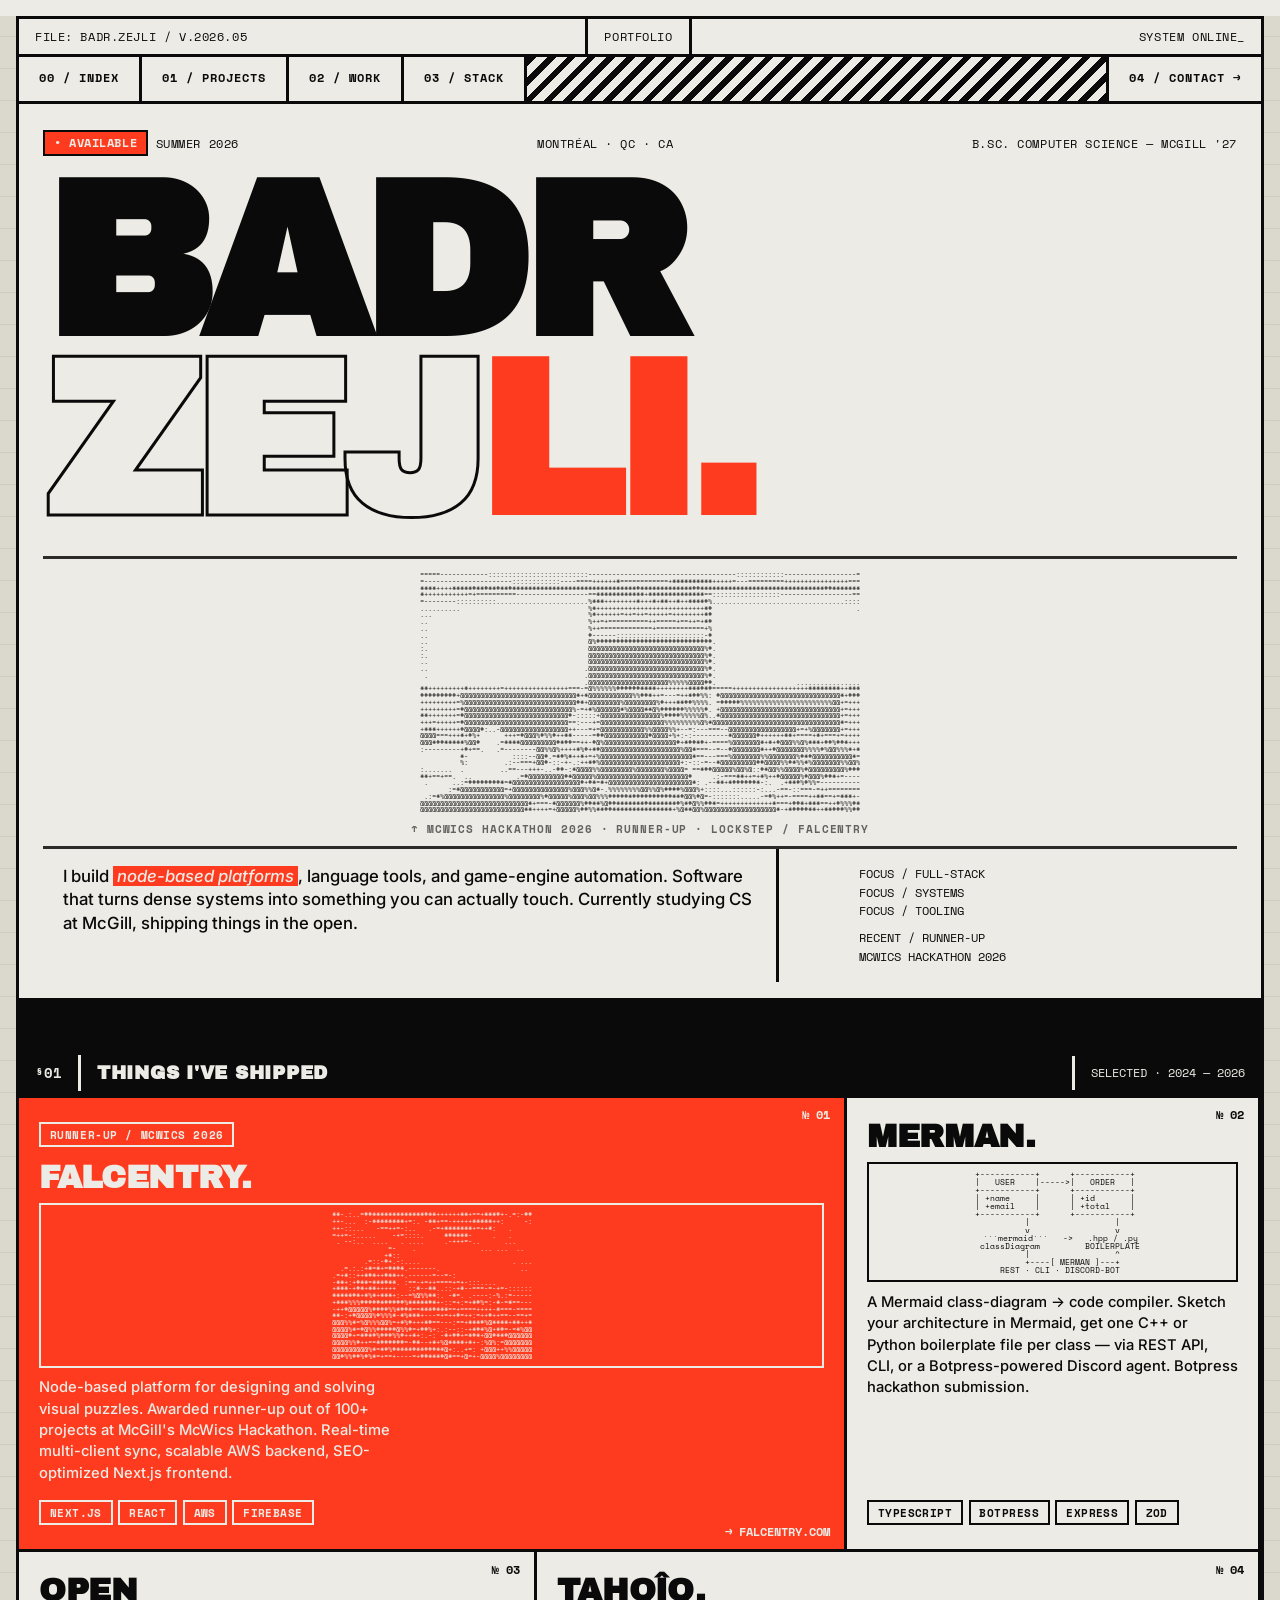
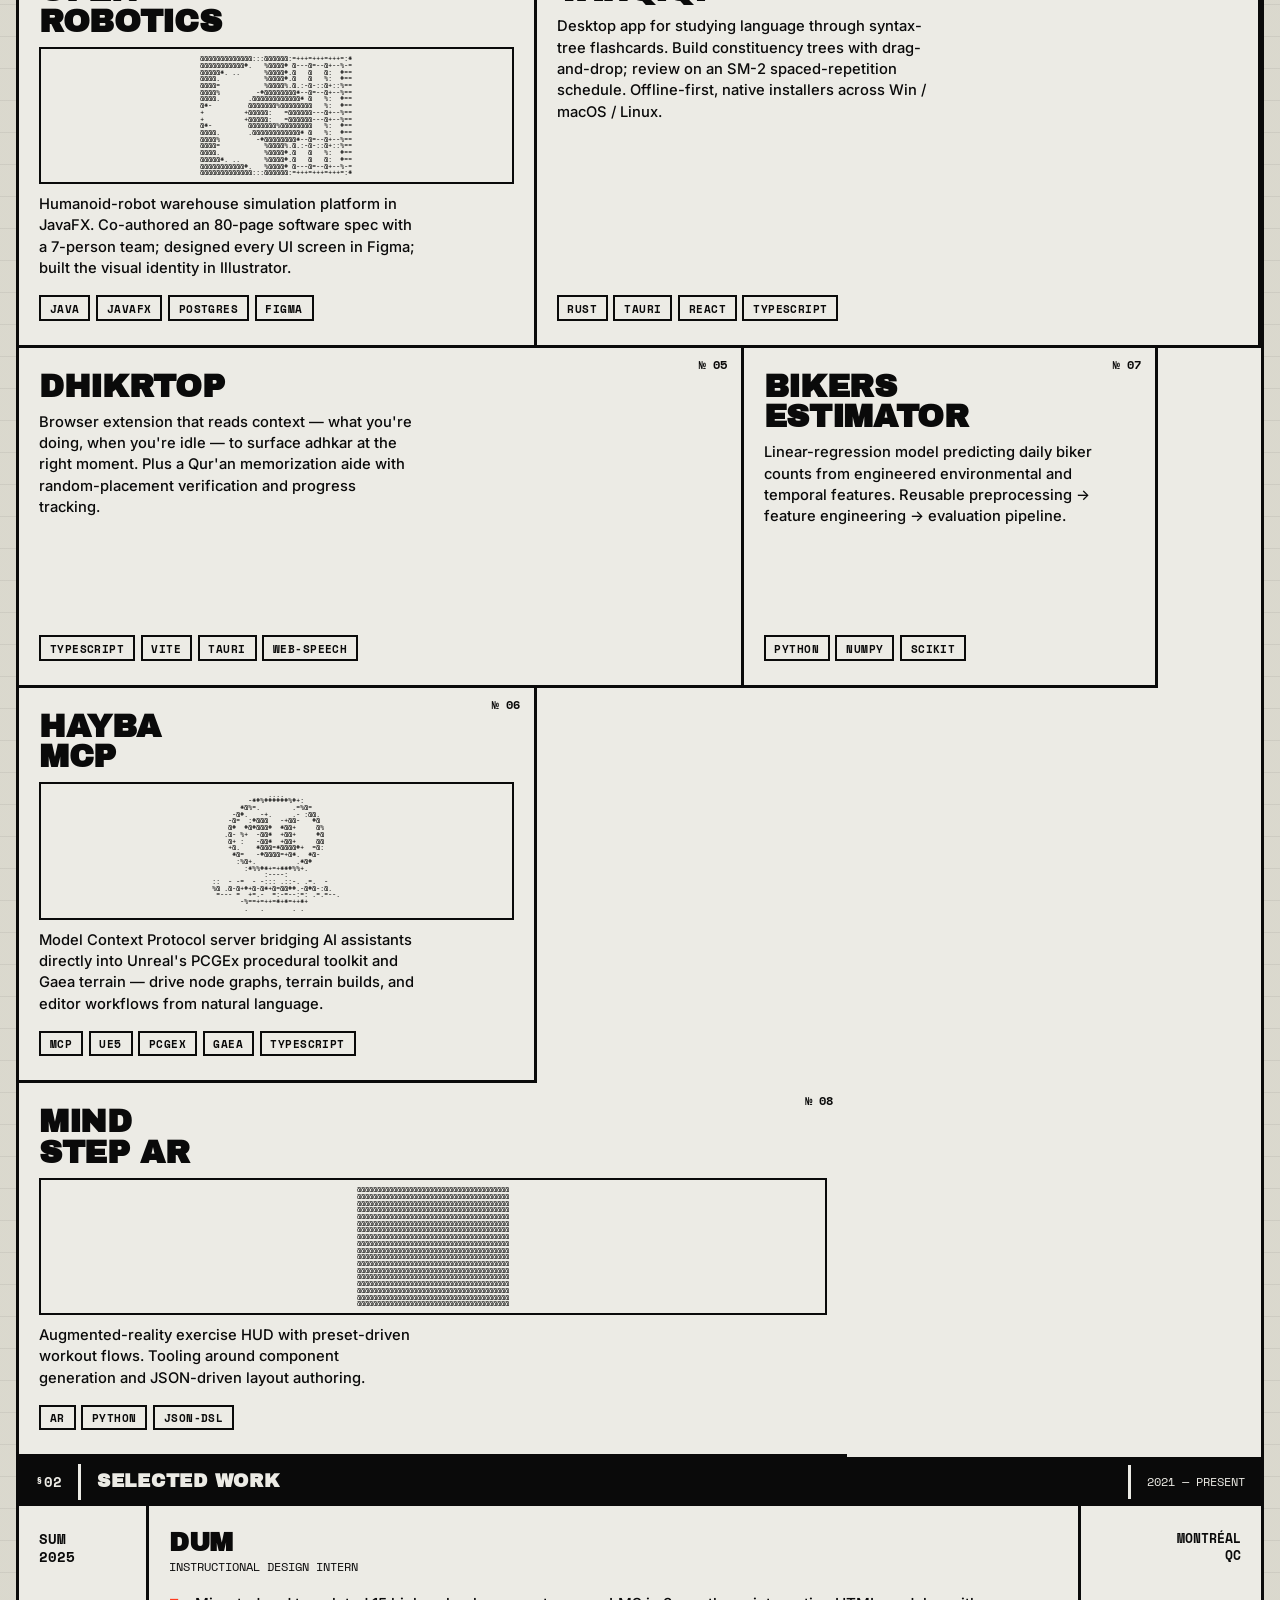
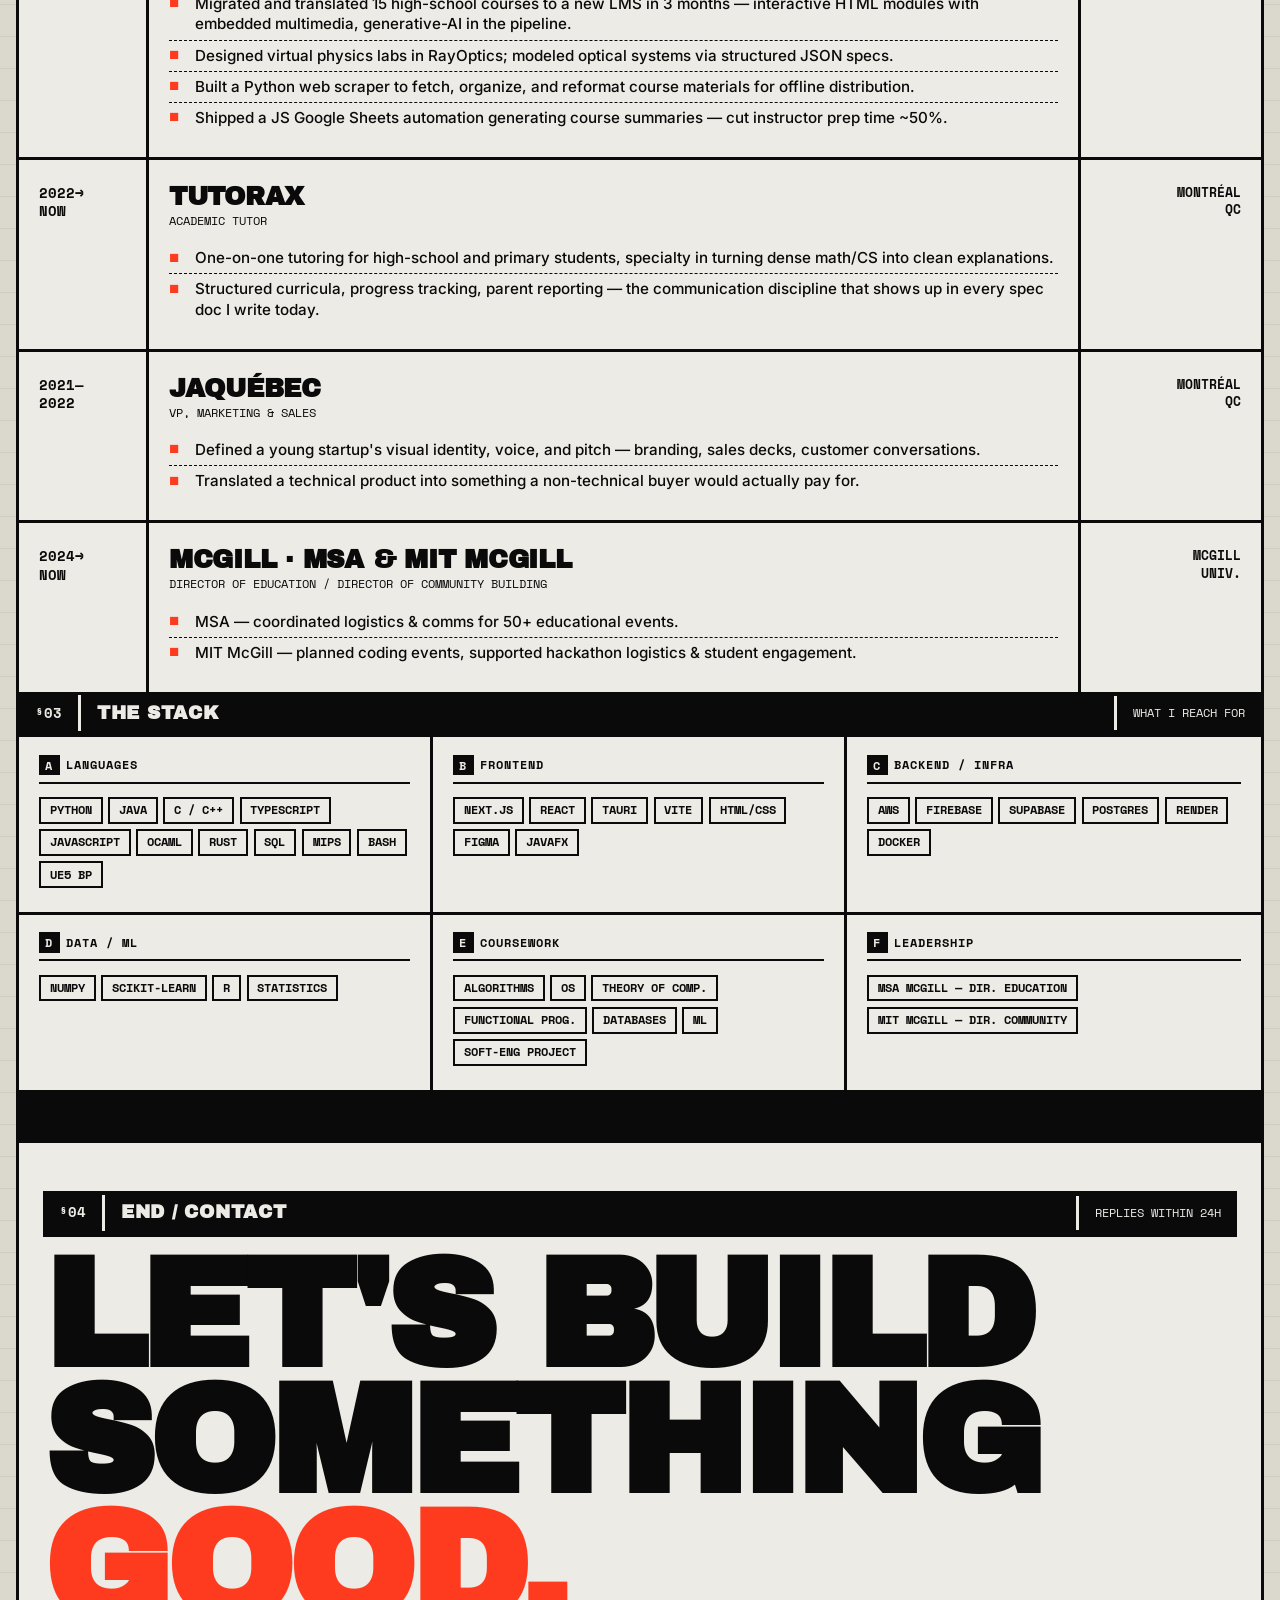
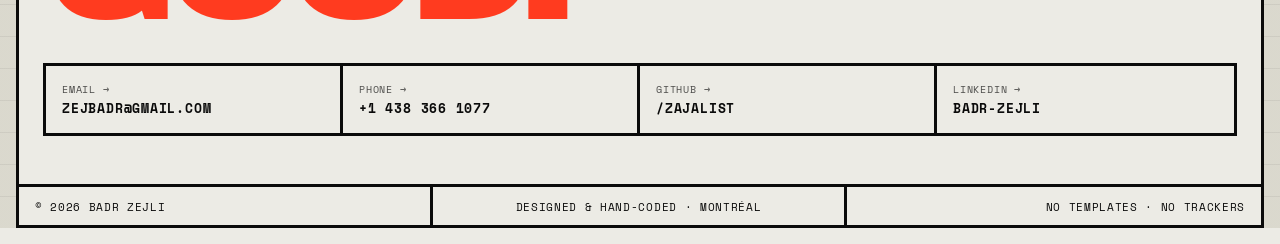
==== commit b0cc0cc3: "Remove placeholder ASCII from Tahqiq, Dhikrtop, Bikers cards" ====
--- a/index.html
+++ b/index.html
@@ -323,15 +323,6 @@
         <span class="pnum">№ 04</span>
         <div>
           <h3>TAHQÎQ.</h3>
-          <pre class="ascii tall" aria-hidden="true">              S
-            /   \
-          NP     VP
-         /  \   /  \
-        D    N V    NP
-        |    | |   /  \
-       the cat saw  D   N
-                    |   |
-                   the dog</pre>
           <p class="blurb">Desktop app for studying language through syntax-tree flashcards. Build constituency trees with drag-and-drop; review on an SM-2 spaced-repetition schedule. Offline-first, native installers across Win / macOS / Linux.</p>
         </div>
         <div class="stack"><span>RUST</span><span>TAURI</span><span>REACT</span><span>TYPESCRIPT</span></div>
@@ -341,18 +332,6 @@
         <span class="pnum">№ 05</span>
         <div>
           <h3>DHIKRTOP</h3>
-          <pre class="ascii tall" aria-hidden="true">        .--.          .--.
-      .'    `.      .'    `.
-     /        \    /        \
-    |   ZIKR   |--|   33x    |
-     \        /    \        /
-      `.    .'      `.    .'
-        `--'  o  o   `--'
-              .  .
-            o       o
-              .  .
-              `--'
-        SUBHANALLAH · ALHAMDULILLAH</pre>
           <p class="blurb">Browser extension that reads context — what you're doing, when you're idle — to surface adhkar at the right moment. Plus a Qur'an memorization aide with random-placement verification and progress tracking.</p>
         </div>
         <div class="stack"><span>TYPESCRIPT</span><span>VITE</span><span>TAURI</span><span>WEB-SPEECH</span></div>
@@ -362,14 +341,6 @@
         <span class="pnum">№ 07</span>
         <div>
           <h3>BIKERS<br>ESTIMATOR</h3>
-          <pre class="ascii tall" aria-hidden="true">           __o
-         _ \&lt;,_
-        (*)/ (*)
-       /        \
-      /  REGRESSION
-     /     PIPELINE
-    /__________________
-       NUMPY · SKLEARN</pre>
           <p class="blurb">Linear-regression model predicting daily biker counts from engineered environmental and temporal features. Reusable preprocessing → feature engineering → evaluation pipeline.</p>
         </div>
         <div class="stack"><span>PYTHON</span><span>NUMPY</span><span>SCIKIT</span></div>
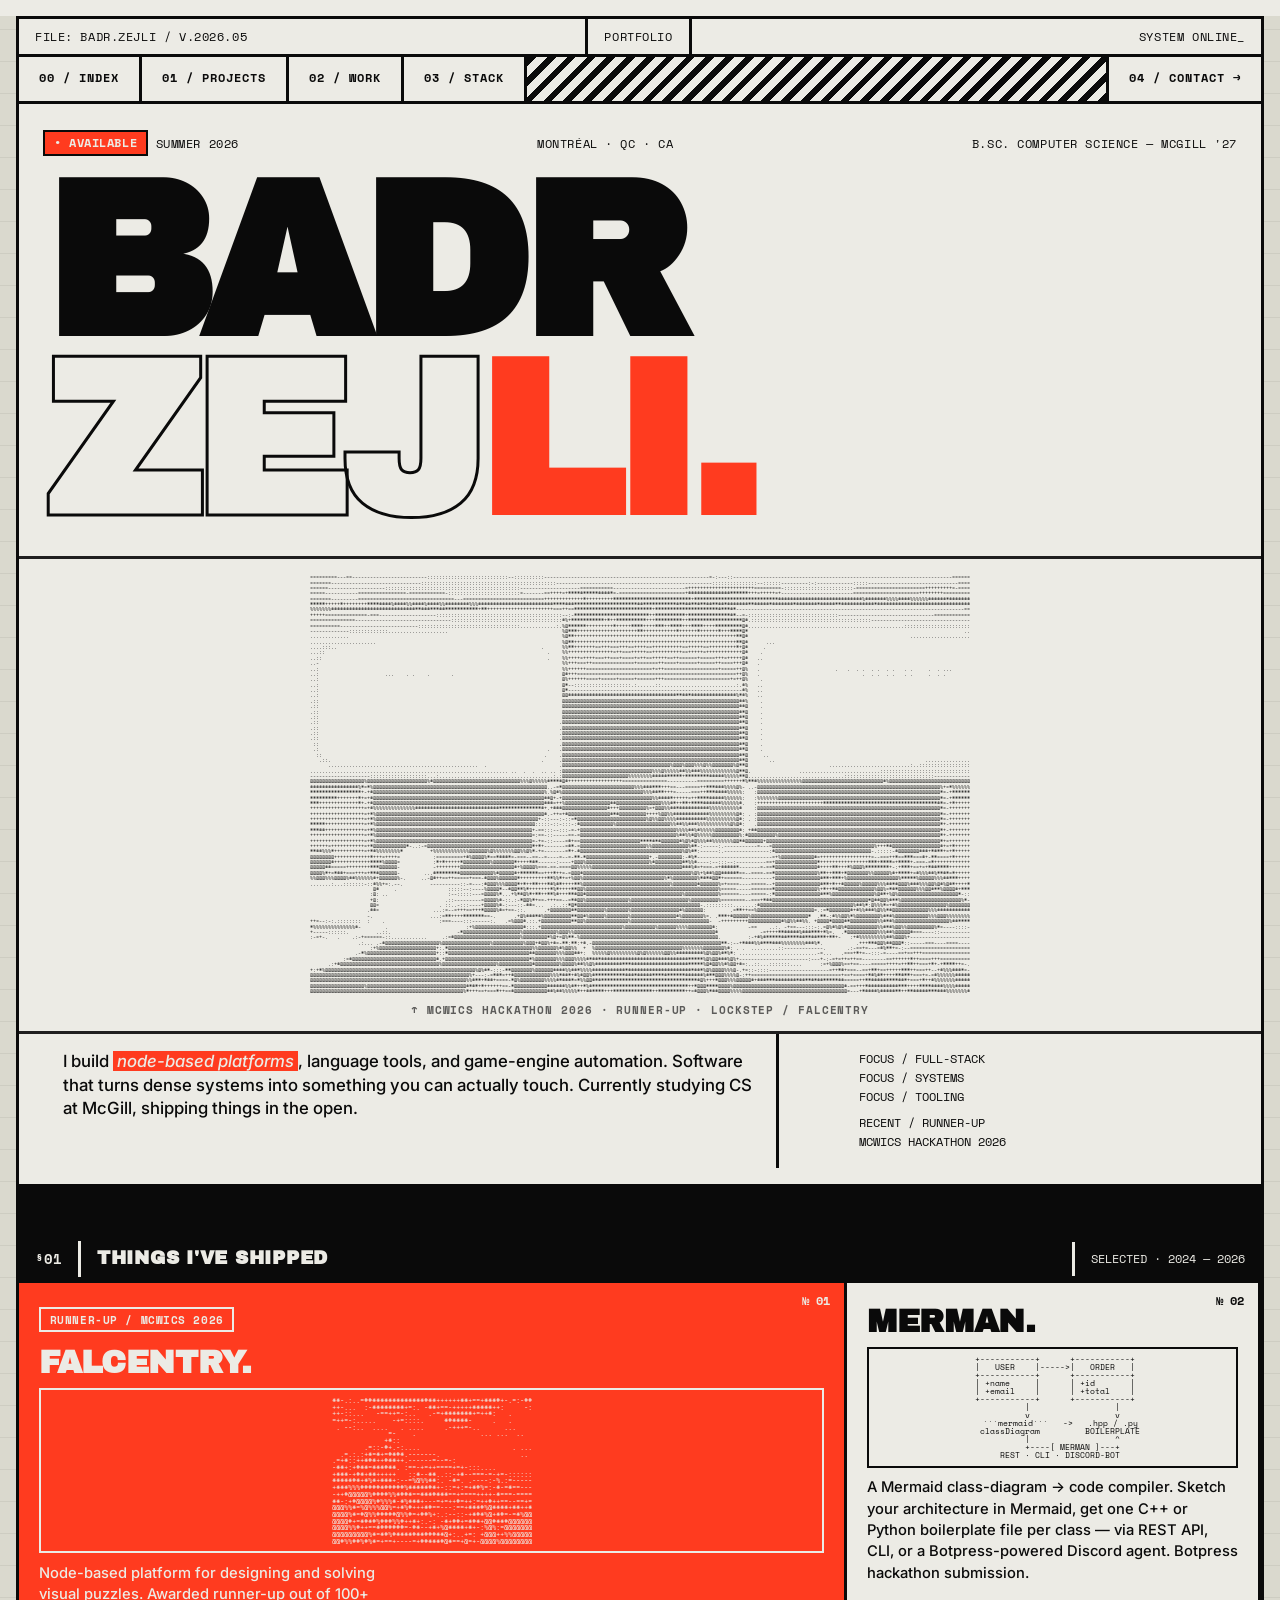
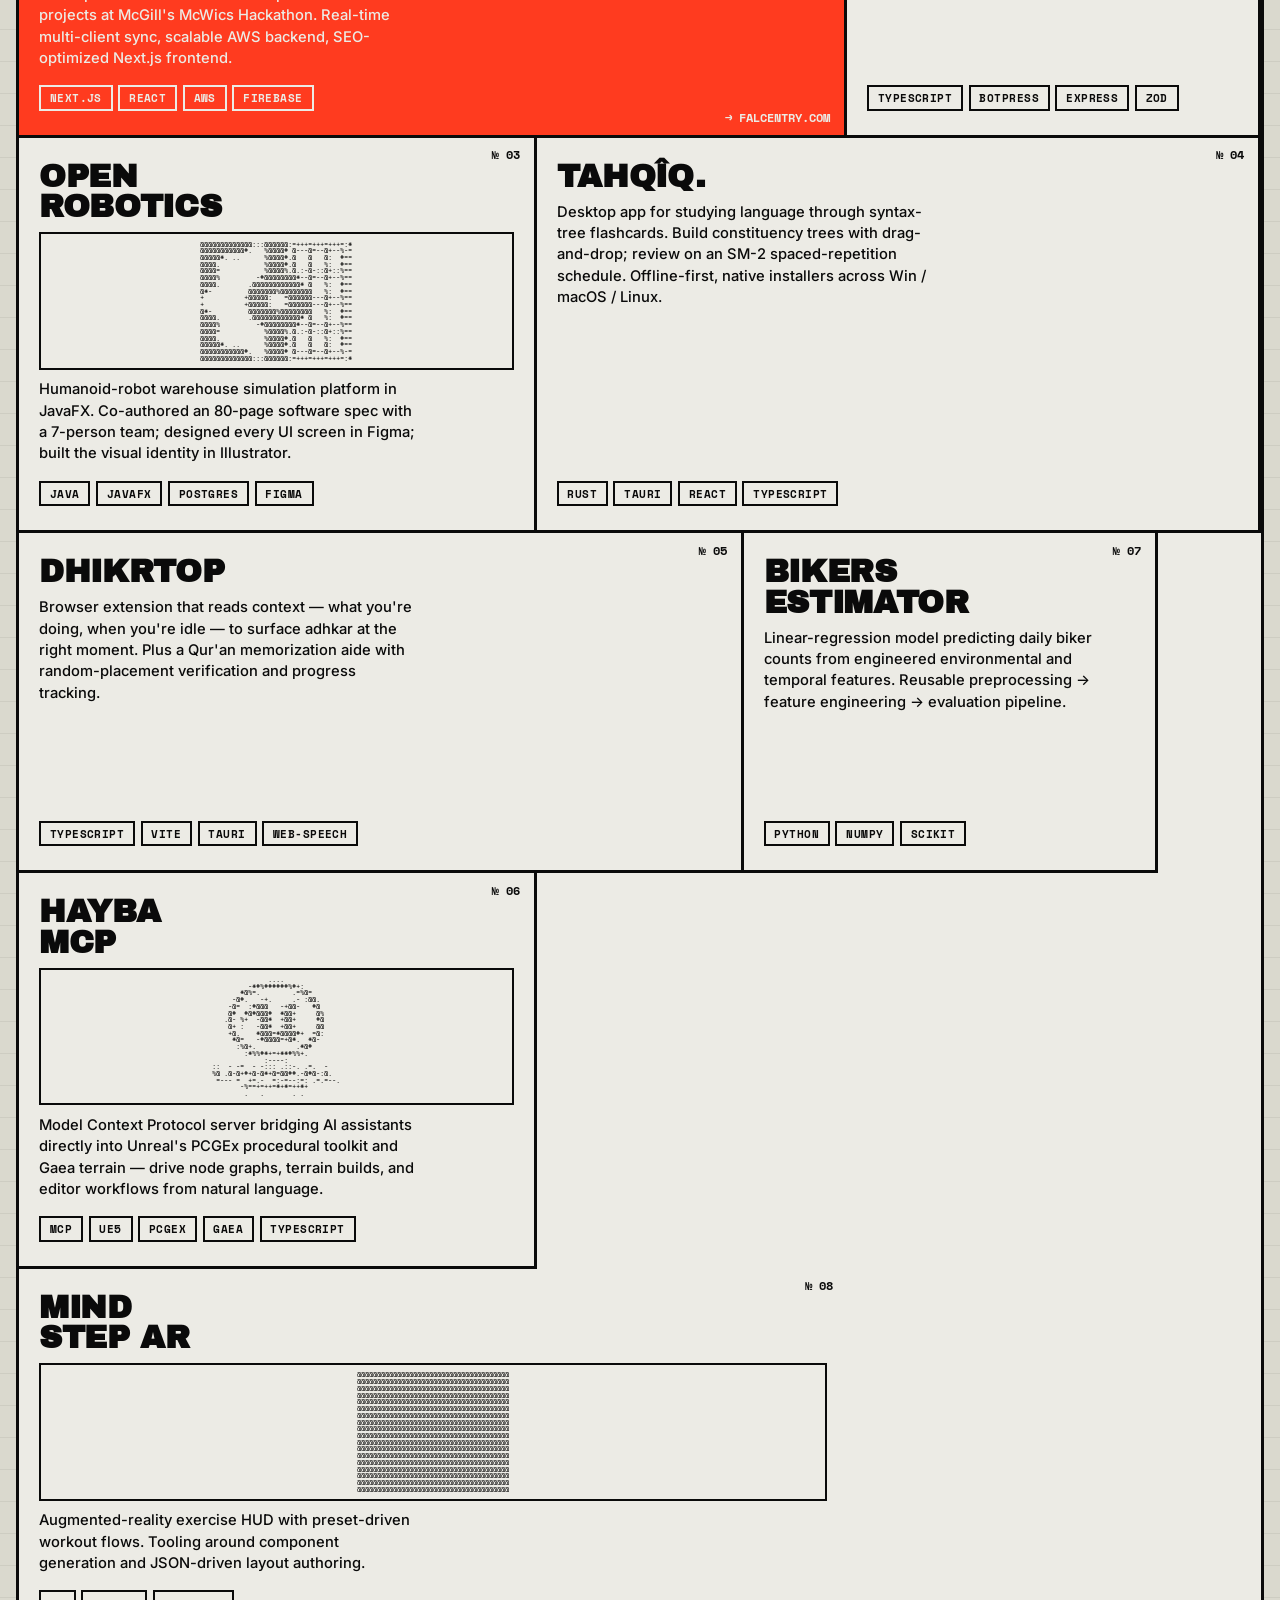
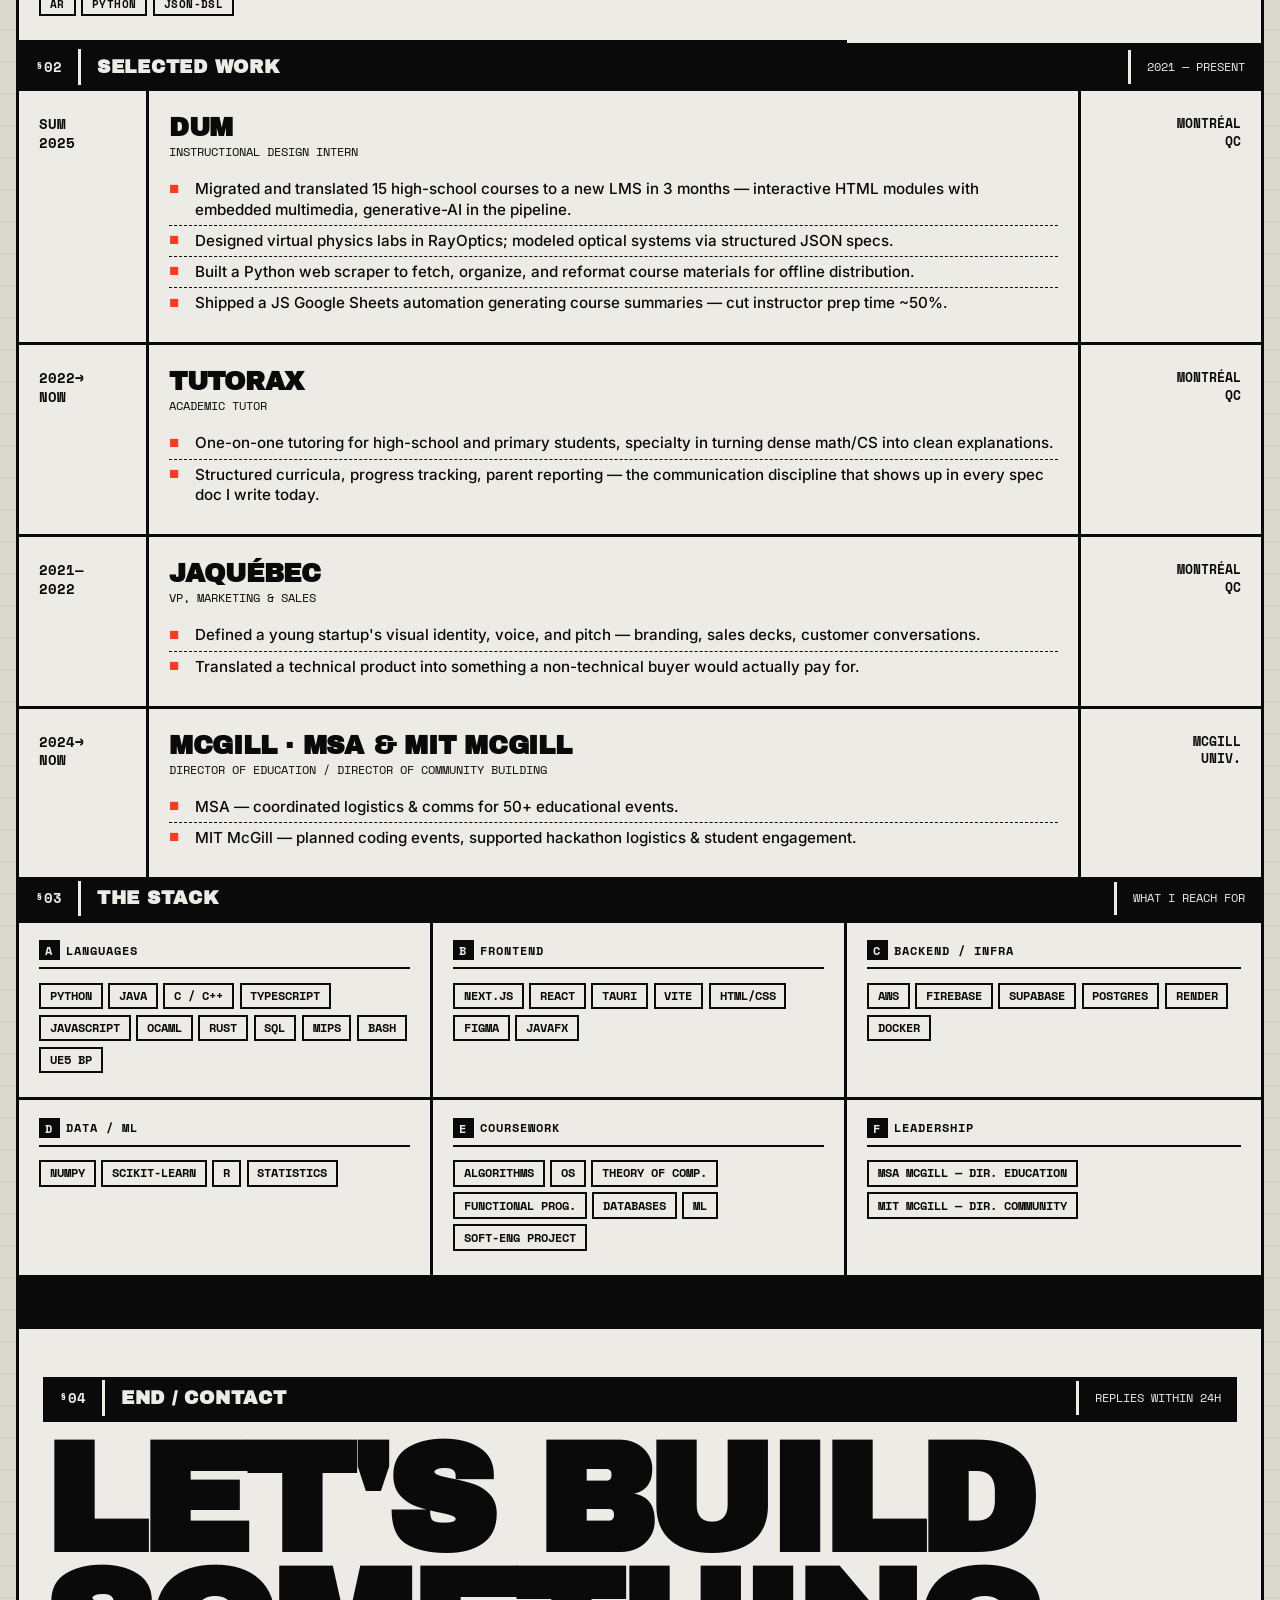
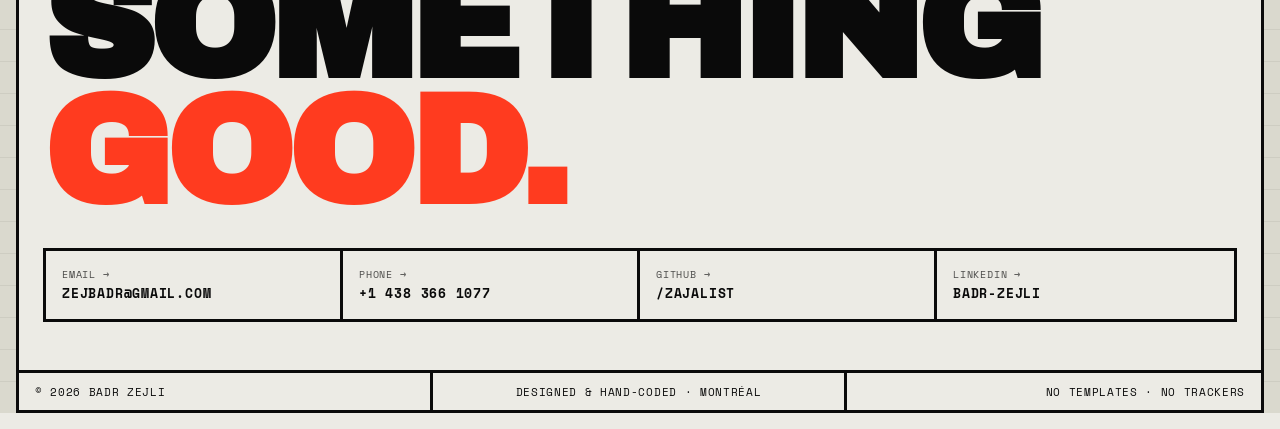
==== commit aeea57aa: "Increase hero ASCII resolution (220x78) and scale font with viewport" ====
--- a/index.html
+++ b/index.html
@@ -56,10 +56,8 @@
   h1.giant .red{color:var(--red)}
   h1.giant .out{-webkit-text-stroke:3px var(--ink);color:var(--paper);text-stroke:3px var(--ink)}
 
-  .hero-ascii{font-family:'Space Mono',monospace;font-size:.42rem;line-height:1;white-space:pre;color:var(--ink);opacity:.85;margin-top:1.5rem;border-top:3px solid var(--ink);border-bottom:3px solid var(--ink);padding:.75rem .25rem;overflow:hidden;letter-spacing:0;display:block;text-align:center}
+  .hero-ascii{font-family:'Space Mono',monospace;font-size:clamp(.16rem,0.42vw,.55rem);line-height:1;white-space:pre;color:var(--ink);opacity:.9;margin-top:1.5rem;margin-left:-1.5rem;margin-right:-1.5rem;border-top:3px solid var(--ink);border-bottom:3px solid var(--ink);padding:1rem .25rem;overflow:hidden;letter-spacing:0;display:block;text-align:center}
   .hero-ascii small{display:block;font-family:'Space Mono',monospace;font-size:.7rem;font-weight:700;text-transform:uppercase;letter-spacing:.08em;margin-top:.6rem;opacity:.7}
-  @media(max-width:900px){.hero-ascii{font-size:.32rem}}
-  @media(max-width:600px){.hero-ascii{font-size:.24rem}}
 
   .hero .strap{display:grid;grid-template-columns:2fr 1fr}
   .hero .strap > div{padding:1rem 1.25rem}
@@ -177,42 +175,84 @@
       <div>B.SC. COMPUTER SCIENCE — McGILL '27</div>
     </div>
     <h1 class="giant">BADR<br><span class="out">ZEJ</span><span class="red">LI.</span></h1>
-    <pre class="hero-ascii" aria-hidden="true">=====------------:::::::::::::::::::::::::-------------------------------------::::::::::::------------------=
-=----------------------::::::::::::----====++++++*============+**********+++++=---=========++++++++++++++++===
-****++++*****#**#**#**#*******************************#*************##*******************************##*******
-*+++++++++++=+==========------------------==************+**************==:::::::::::::::::------------------==
-=--------::::::::::.......................%***++++++++*+++*+**++*++****#%.................................::::
-..........                                %*+++++++++++++++++++++++++++*#                                    .
-...                                       %*++++++=++=++=+++++=++++++++*#                                     
-..                                        %++=+==========++=====+==++=+*#                                     
-..                                        %++=============+============+%                                     
-..                                        #------::::::::::::::::::::::-#                                     
-..                                        @%#############################.                                    
-:.                                        @@@@@@@@@@@@@@@@@@@@@@@@@@@@@%#.                                    
-:.                                        @@@@@@@@@@@@@@@@@@@@@@@@@@@@@%#.                                    
-..                                        @@@@@@@@@@@@@@@@@@@@@@@@@@@@@%#.                                    
-..                                       .@@@@@@@@@@@@@@@@@@@@@@@@@@@@@%#.                                    
- .                                       .@@@@@@@@@@@@@@@@@@@@@@@@@@@@@%#.                                    
-                                         .@@@@@@@@@@@@@@@@@@@@%%%%%@@@@##.                    ................
-**+++++++++*++++++++=++++++++++++++++===-=@%%%%%%######****++++++++***#*#=====+++++++++++++++++++********++***
-#########+@@@@@@@@@@@@@@@@@@@@@@@@@@@@@*+*@@@@@@@@@@@%%##*++=---=++*##%%: #@@@@@@@@@@@@@@@@@@@@@@@@@@@@@@*+###
-+++++++++=%@@@@@@@@@@@@@@@@@@@@@@@@@@@@#*+@@@@@@@@%@@@@@@@@%#+++**##%%%%. =#####%%%%%%%%%%%%%%%%%%%%%%%@@+=+++
-+++++++++=#@@@@@@@@@@@@@@@@@@@@@@@@@@@%-=+*%@@@@@@*%@@@@**@%######%%%%%#. +@@@@@@@@@@@@@@@@@@@@@@@@@@@@@@+=+++
-**+++++++=#@@@@@@@@@@@@@@@@@@@@@@@@@@#-:::::+@@@@@@@@@@@@@@@%####%%%%%@%..*@@@@@@@@@@@@@@@@@@@@@@@@@@@@@@+=+++
-+++=+++++=#@@@@@@@@@@@@@@@@@@@@@@@@@@==:---+=@@@@@@@@@@@@@@@@%%%%%%%%%@%*@@@@@@@@@@@@@@@@@@@@@@@@@@@@@@@@*=+++
-+***++++++#@@@@#:..-@@@@@@@@@@@@@@@@@++---=+=@@@@@@@@@@@%%@@@@%%+--=:---===--@@@@@@@@@@@@@@@@@+=+%@@@@@@@+=+++
-@@@@===+++*+#%+      +++=#@@@%#%%#++**-----=##@@@@@@@@@@@#@@@@+%+:-:---------*@@@@@@#++++++**+====+*+===+=++++
-@@@*##*****%@@#    .=****@@@@@@@@@#*##==++-#@%@@@@@@@@@@@@@@@@@@#+*##*#+-====%@@@@@@@*+*+#@@@%%@%***+##%##*+++
-:---------+#+==.   .=--------@@%%@%++++*%#+*#@@@@@@@@@@@@@@@@@@@@%@@*===--=--#@@@@@@@*++#@@@@@@@%%%%#%@@%%%*+*
-          *-           ::::--@@#.=*#%*++*+=+%@@@@@@@@@@@@@@@@@@@@@@@*==---===%@@@@@@@%%@@@@@@@%#*#@@@@@@@@@@*=
-          %:         .:--===+@@#-::-+-.:++*#%@@@@@@@@@@@@@@@@@@@@+:-::-=--*@@@@@@@@@##@@@@%%#*%%*%@@@@@@@%%@@%
-:.......  .         ..==---+++-..-##-:*@@@@%%@@@@@@@@%@@@@@@@%@@@@= ==*##@@@@@%@@%@::#*@@%%@@@@%#@@@@@@@@@%###
-**+==+==.  ..           .=#@@@@@@@@@#*@@@@@%@@@@@@@@@@@@@@@@@@@@@@@#     .:-===**++=+*%++#@@@@@%#@@@%##*+=----
- .      ..:=########*=*@@@@@@@@@@@@@@@@@#+#*=*+@@@@@@@@@@@@@@@@@@@@@*: .--**+*######*-:.  .+**#%#%%=----------
-       :=*@@@@@@@@@@@=+@@@@@@@@@@@@@@%@@@%%@*-.%%%%%%%%@@%%@%####%@@@%+::::...::::::-:...-==-::===-=++========
- .:=*%@@@@@@@@@@@@@@@%@@@@@@@@%#@@@@@%@@@%@@%%%#####*##########**#@@%#@=-:::::::.....-=#%++=-====++**==+=***+-
-@@@@@@@@@@@@@@@@@@@@@@@@@@@*+===-*@@@@@@%##**%@##*******#*******#%*#@%%##*=+++++++++++++*===+##*+***==++#%%%#*
-@@@@@@@@@@@@@@@@@@@@@@@@@@**++++=+@@@@@%##%%**##***************+%@**@@%@@@@@@@@@@@@@@@@@@*-+*####**++**###%%##<small>↑ McWICS HACKATHON 2026 · RUNNER-UP · LOCKSTEP / FALCENTRY</small></pre>
+    <pre class="hero-ascii" aria-hidden="true">=========---==-------------------------:::::::::::::::::::::::::::--::::::::::-------------------------------------------------------=-:---::-------------------------------------------------------------------------======
+=======------------------------------:::::::::::::::::::::::::::::::::::::::::::::----------------------------------------------------:::::::::::::::--::::::---------:-:------------:::::------------------------------====
+======-------------------:::::::::::::::::::::::::::::::::::::::::::::--------------------===========------------------------=++++++++++++++++++++++=========-:::::::::::::::::::::::-=======================+++++++++=-====
+=====-----------================-============-::::::::::::::::::::::::=-------==++++=+****#*****####*=-======================+##############******+++=+++++=+------------------------======================++++++++=========
+=======---------================================---===========================+++++++++++++*+++++++++**************************+****************************############################%#######%%%%####%%%%%%######*#######
+*****+++++*++++++++****####%####%%####%####%%########%%%#########################****###*********************##***********#**##**#**##**##*#######**#####*#######*#######*#####**###########*###############################
+%%%%%%%############################**###***##***********+**++++++++++++++++++++++===++==**************************+*********************#***#*----------------------------------------------------------------------------==
++++++==============-===-------------------::::::::::::::::::::::::::::::::::::::::::--:-*************************++**********+**************#*--=-::::::::::::::::::::::::::::::--------------------------------============
+===============--------------------------------:::::::::::::::::::::::::::::::::::::#%+***********+*++**********+++*********++******************@#.::::::::::::::::::::::::::::::::::::::::---------------------------------
+==========--------------------------::::::::::::::::::::::::::::::::::............:.%@******+++++++++*+++++****++++***++****+++****++++*********@#....................................................::::::::::::::::::::::
+-------------:::::::::::::....................                                      %@***++++++++++++++++++++**+++++++++++*++++++*++++++*+++****@*                                                                        ..
+.............                                                                       %@**++++++++++++++++++++++++++++++++++++++++++++++++++++++**@#                                                      ....................
+......................                                                              %@**++++++++++++++++++++++++++++++++++++++++++++++++++++++**@#      ...                                                                 
+....:::..                                                                    .      %%**+++++++==+++===+++==++++==++++++++++==+++++==+++++++++*+@#     .                                                                    
+...::                                                                          .    %%+++++++++++++++=++===+++++==++++++++++==+++++=++++++++++++@#    .                                                                     
+..::                                                                           .    %%++++=++++===++===+====+=++==+++++==++======+=====+++=+++++@#   ..                                                                     
+..-                                                                                 %%+++===++==============+=======++====+======+=====++====+++@#   .                                                                      
+..:                                                                                 %%++++++======================+=++==================+=====++@%   .                         .   .  . .  . .  . .   . .     .  . ...      
+..:                      ...    . .    .       .                                    @#+++=====================================================++@%   .                                  .  . .  . .   . .     .  . .        
+..:                                                                                 @%++++++====+=====+=====+======+++======================+=++@%    .                                                                     
+..:                                                                                 @*--:::::::::::::::::::.:......::.........................:.#%   ..                                                                     
+..:                                                                                 @*----------------------------------------------------------#%   ..                                                                     
+..:                                                                                 @@####################################**##*###############%*#%   ..                                                                     
+.::                                                                                 @@@@@@@@@@@@@@@@@@@@@@@@@@@@@@@@@@@@@@@@@@@@@@@@@@@@@@@@@@@##%    .                                                                     
+.::                                                                                 @@@@@@@@@@@@@@@@@@@@@@@@@@@@@@@@@@@@@@@@@@@@@@@@@@@@@@@@@@@##@    .                                                                     
+.::                                                                                 @@@@@@@@@@@@@@@@@@@@@@@@@@@@@@@@@@@@@@@@@@@@@@@@@@@@@@@@@@@#*@    .                                                                     
+.::                                                                                 @@@@@@@@@@@@@@@@@@@@@@@@@@@@@@@@@@@@@@@@@@@@@@@@@@@@@@@@@@@#*@    .                                                                     
+.::                                                                                .@@@@@@@@@@@@@@@@@@@@@@@@@@@@@@@@@@@@@@@@@@@@@@@@@@@@@@@@@@@#*@    .                                                                     
+.::                                                                                .@@@@@@@@@@@@@@@@@@@@@@@@@@@@@@@@@@@@@@@@@@@@@@@@@@@@@@@@@@@#*@    .                                                                     
+.::                                                                                .@@@@@@@@@@@@@@@@@@@@@@@@@@@@@@@@@@@@@@@@@@@@@@@@@@@@@@@@@@@#*@    .                                                                     
+.::                                                                                .@@@@@@@@@@@@@@@@@@@@@@@@@@@@@@@@@@@@@@@@@@@@@@@@@@@@@@@@@@@#*@    .                                                                     
+ ::                                                                                .@@@@@@@@@@@@@@@@@@@@@@@@@@@@@@@@@@@@@@@@@@@@@@@@@@@@@@@@@@@#*@    .                                                                     
+ .:                                                                            .   .@@@@@@@@@@@@@@@@@@@@@@@@@@@@@@@@@@@@@@@@@@@@@@@@@@@@@@@@@@@#*@    .                                                                     
+  ::                                                                          .    .@@@@@@@@@@@@@@@@@@@@@@@@@@@@@@@@@@@@@@@@@@@@@@@@@@@@@@@@@@@#*@     ..                                                                   
+   .::.                                                                      .     .@@@@@@@@@@@@@@@@@@@@@@@@@@@@@@@@@@@@@@@@@@@@@@@@@@@@@@@@@@@#*@       ..                                                  ...............
+      ..................................................  .                        .@@@@@@@@@@@@@@@@@@@@@@@@@@@@@@@@@@@@%@@@%@@@%%%@%%@@@@@@@%@**@                           ...........................:..:::::::::::::::::
+.................................................................. ..  .  .  .. .. :@@@@@@@@@@@@@@@@@@@@@@@@@@@@@@%%%@%%%%%##%%###%%%%%%%%%%%%@**@.                ...........................::::::::::::::::::::::::::::::
+--------------------:::::::::::::::::::...:......................................:.:@@@@@@@@@@@@@@@@@@@@@@%%%%%%%%#####*****+********#####%%%%%**@................................::::::::::::::::::::::::::::::------------
+@@@@@@@@@@@@@@@@@@%@@@@@@@@@@@@@@@@@@@@%#@@@@@@@@@@@@@@@@@@@@@@@@@@@@@%%%@%%%%%#***#@#++++++++++++++++++===============----------=========++++++*%**#%%%%%%%%%%%%%%%@@@@@@@@@@@@@@@@@@@@@@@@@@@#%@@@@@@@@@@@@@@@@@@@@@@@@@@@
+################%*=*%@@@@@@@@@@@@@@@@@@@@@@@@@@@@@@@@@@@@@@@@@@@@@@@@@@@@@@@@@@..-=*@@@@@@@@@@@@@@@@@@@@@@@@%%%###***+++==---=====++***###%%%%@%- ..-@@@@@@@@@@@@@@@@@@@@@@@@@@@@@@@@@@@@@@@@@@@@@@@@@@@@@@@@@@@@@%+=*%%%%%%
+*****************+-+#@@@@@@@@@@@@@@@@@@@@@@@@@@@@@@@@@@@@@@@@@@@@@@@@@@@@@@@@@%.%@#%@@@@@@@@@@@@@@@@@@@@@@@@@@@%%%##**+++=-----===++***####%%%%%:   :@@@@@@@@@@@@@@@@@@@@@@@@@@@@@@@@@@@@@@@@@@@@@@@@@@@@@@@@@@@@@*=-+******
+*********+++++++*+=+#@@@@@@@@@@@@@@@@@@@@@@@@@@@@@@@@@@@@@@@@@@@@@@@@@@@@@@@@@##@+-+@@@@@@@@@@@@@@@@@@@@@@@@@@@@@@%%####*+++++=++****#####%%%%%%:   :%%%%%%%@@@@@@@@@@@@@@@@@@@@@@@@@@@@@@@@@@@@@@@@@@@@@@@@@@@@@@*=-+******
+***+++++++++++++*+-+#@@@@@@@@@@@@@@@@@@@@@@@@@@@@@@@@@@@@@@@@@@@@@@@@@@@@@@@@@###=++%@@@@@@@@@@@@@@@##@@@@@@@@@@@@@@@%%%#*++**+****######%%%%%%#.   :++++++++++++++++++++++**************************************#*=-+*+++++
+++++++++++++++++++=+#%%%%%%%%%%%%%%############################**************#+.+###@@@@@@@@@@@@@@@#+++@@@@@@@@@%=+@@@%%##*##########%%%%%%%%%%#    :@@@@@@@@@@@@@@@@@@@@@@@@@@@@@@@@@@@@@@@@@@@@@@@@@@@@@@@@@@@@@*=-+++++++
+++++++++++++++++++=+*%@@@@@@@@@@@@@@@@@@@@@@@@@@@@@@@@@@@@@@@@@@@@@@@@@@@@@@@@#.-++=+#@@@@@@@@@@@@@@#*#@@@@@@@@@++++%@@%%############%%%%%%%%%@#: . :@@@@@@@@@@@@@@@@@@@@@@@@@@@@@@@@@@@@@@@@@@@@@@@@@@@@@@@@@@@@@*=-+++++++
+++++++++++++++++++=+*%@@@@@@@@@@@@@@@@@@@@@@@@@@@@@@@@@@@@@@@@@@@@@@@@@@@@@@+-::---:-::=*@@@@@@@@@@@@@@@@@@@@@@@%@%%@@%%%%##########%%%%%%%%%%@#: . :@@@@@@@@@@@@@@@@@@@@@@@@@@@@@@@@@@@@@@@@@@@@@@@@@@@@@@@@@@@@@*=-+++++++
+*****+++++++++++++=+*%@@@@@@@@@@@@@@@@@@@@@@@@@@@@@@@@@@@@@@@@@@@@@@@@@@@@@:::::-::-:::-:#@@@@@@@@@@@%@@@@@@@@@@@@@@@@@@%%##%%###%%%%%%%%%%%@%@#:   .@@@@@@@@@@@@@@@@@@@@@@@@@@@@@@@@@@@@@@@@@@@@@@@@@@@@@@@@@@@@@*+-+++++++
+***##+++++++++++++=+*%@@@@@@@@@@@@@@@@@@@@@@@@@@@@@@@@@@@@@@@@@@@@@@@@@@@@+-==:::--:::-=-+@@@@@@@@@@@@@@@@@@@@@@@@@@@@@@@@%%%%##%#%%%%%@@@@@@@@#: +##@@@@@@@@@@@@@@@@@@@@@@@@@@@@@@@@@@@@@@@@@@@@@@@@@@@@@@@@@@@@@*+-+++++++
+++++++++++++++++++=+*%@@@@@@@@@@@@@@@@@@@@@@@@@@@@@@@@@@@@@@@@@@@@@@@@@@@@=:==-::-----==-=@@@@@@@@@@@@@@@@@@@@@@@@@@@@@@@@%##%%#@%%%%%@@@@@@@@@%:#@@@@@@@@@%@@@@@@@@@@@@@@@@@@@@@@@@@@@@@@@@@@@@@@@@@@@@@@@@@@@@@@*+-+++++++
+++++++++++++++++++=+*%@@@@@@@@@@@@@@@@@@@@@@@@@@@@@@@@@@@@@@@@@@@@@@@@@@@@=-+=-::----=#+==@@@@@@@@@@@@@@@@@@@@****#*#@@@@@@#%@%#@%%%##%%%%%%%@@*#@@@@@@+@@@@@@@@@@@@@@@@@@@@@@@@@@@@@@@@@@@@@@@@@@@@@@@@@@@@@@@@@@*+=+++++++
+++++++=+++++++++++=+*@@@@@@@@@@@*-..:-=@@@@@@@@@@@@@@@@@@@@@@@@@@@@@@@@@@@*+*+-------=#*-=@@@@@@@@@@@@@@@@@@@@@@%%@@@@@@@@@@@@%#*-:-----:.-----------=---=@@@@@@@@@@@@@@@@@@@@@@@@@@@@@@@@@@%+++*#@@@@@@@@@@@@@@@@#+=+*+++++
+**##%%%*++++++++++=+*#%%%%%%%%*         +%%%%%%%%%%%%@@@@@@%@%%%%%%%@@%%@%*-+=-------=*+-#@@@@@@@@@@@@@@@@@@@@@@@@@@@@@@@@@@%@%#*:------:.---------------:#@@@@@@@@@@@@@@@@@@@@@@@@@@@@@@@@-.:::::-#@@@@@@@###+*#**+=+*+++++
+@@@@@@@@++++++++++++*+++=++++=           :=========+#%@@@@%*==*###*=-===--==--=----=--=-**-*@@@@@@@@@@@@@@@@@@@@@+.-@@@@@@@@:-#%*-------------------------=+%@@@@@@@@@@@#=+++++++++++++++++=--===++*==***===#+-**====+*+++++
+@@@@@@@#++++++++++++****%@@@@=           :*+*+++++*@@@@@@@@@%@@@@@@@*++++*#*------:----+@@@%@@@@@@@@@@@@@@@@@@@@@%#@@@@@@@@@#*%%#----:--:::--:----------==+@@@@@@@@@@@@@@*++++++++++++++++***+****=+****+-===-=*++++++++++++
+@@@@@##=====++++++++***@@@@@@-           -++++++++@@@@@@@@@@@@@@@@@@#+%@@@@%===-==-====@@%%%%%@@@@@@@@@@@@@@@@@@@@@@@@@@@@@@###%#=+===-=+#####*-------=-==*@@@@@@@@@@@@@@#++++**+++*%@@@%********+-:+***+==+=+*##****+++++++
+@@@@%*+=*##+===+++=+**#@@@@@@-        ...#*******#@@@@@@@@@@@%#@@@@@#+******==+++*++=-=@@@#@@@@@@@@@@@@@@@@@@@@@@@@@@@@@@@@@@@@%@%+%##%@@#####*==--====-==*@@@@@@@@@@@@@@%**++***+*@@@@@@@%%@@@@@%#+****+=#%%%##%**#*=*+++++
+%%@@@%%%@@@@%##%%%%%%#+@@@@@@%-.     ..-@#++==++=====+===-#@@@%@@@@@@*+++++++++**%%*+=+%@@%@@@@@@@@@@@@@@@@@@@@@@@@@@@%*%@@@@@@@@%*#*#@@*+======----------+@@@@@@@@@@@@@@@#**+***+%@@@@@@@@@@@@@@@@@%*****%@@@@@%%%##***++++
+.......:...:::::::-::#%%+=:.--.         ----------::-=---:#@@@%%%@@@@*+*++**+++*#%#*++++**%@@@@@@@@@@@@@@@@@@@@@@@@@@@@@%@@@@@@@@#@@@@@@%=+====----=====--+@@@@@@@@@@@@@@@#**+*++#@@@@@%@@@@@%%%##*#@@@%###%%%@@%@#%@#*++++*
+                     @#     .                 :::::--:----%@@@@*--#@@**%*+++++++*%*++++**@@%@@@@@@@@@@@@@@@@@@@@@@@@@@@@@@@@@@@@@@@@@@@@%=====-----=======*@@@@@@@@@@@@@@%+*++*#@@@@@@@@@@@@%@@%=*#*@@@@@@%%%@@#**%@@@@#+***
+                    :@: ..                    :--:::::---=@@@@%*...+%*#@%*+**++**%#+++**#@@#@@@@@@@@@@@@@@@@@@@@@@@@@@@@@@@@%@@@@@@@@@@@%======----=====-:*@@@@@@@@@@@@@@@#**%@@@@@@@@@@@@@@%@#*+%@%@@@@@@@@@@@@@@@@@@@@*-::
+                    +@:                      .::---------=@@@@%#-::.:-*@@%*+==-+++==--=*#@@%@@@@@@@@@@@@@@%@@@@@@@@@@@@@@@@@@@%@@@@@@@@@%========--===+*##@@@@@@@@@@@@@@@@@@@@@@@@@@@@@@@@*@##@@%#**%@@@@@@@@@@@@@@@@@@@@%*-
+                    @@=                    . ::..-:::----+@@@@%#-:---::-##=...  .:..::*@*@@@@@@@@@@@@@@@@@@@@@@@@@@@@@@@@@@@@@@@@@-.:::::::::.......:#@@@@@@@@@@@@@@@@@@@@@@@@@@@@@@@%##%*:@%%%*=+#%@@@@@@@@@@@@@@@@%@@@@@@@
+                   .##=                  ...:=--=+++==+++*@@@@%#=+==-::.      .+@@@@@@@#*@@@@@@@@@%@@@@@@@%@@@@@@@@@@@@@@@@#%@@@@@@:        .=**++==%@@@@@@@@@@@@@@@@@@@=.:=*@@@@@@@#+#%%###%@%%*#@@@@@@@@@@@@%%%###########
+                   -.                   ...:=**++++*******==-.      .+@%###*#%@@@@@@@@@**@@#%@@@@@%@@@@@@@%@@@@@@@@@@@@@@@#%@@@@@@@%=. .***+#@@@@@%@@@@@@@@@@@@@@@@@@@*  .**-:#%%@@%*%@@@@@@@@%#*#%@@@@@@@@@@@%%%@@@%%%%%%%%
+++=--:-:.::::::::  :    .                  :===----:::------:.   .=%@@@#.::.+@@@@@@@@@@**@@%@@@@@@@@@@@@@@%@@@@@@@@@@@@@@@@@@@@@@@@@@-  -+++++++++@@@@@@@@@@@#%@%%##%%. +@@@@*@@@@#*@@@@@@@@@%%#*#%@@@@@@@@@@@@@@@@@@%##****
+*%%%%%%%%%%%%%%#-        .                          :+%@@@@@@@@@@@@@@@@#:::.+@@@@@@@@@@@@@@@@@@@@@@@@@@@%@@@@@@@@@@%@@@@@@%%%%@@@@@@@@#:          -==    ..:. -+==---:::-:.=@%#%@%#@@@@@@@@@@%%#*#%@@%%@@@@@@@@@%*=----::::-
++-----::::::.         ..::.                      -*@@@@@@@@@@@@@@@@@@@%@@@@@@@@@@@%@@@%%@@@@@@@@@@@@@@@@@@@@@@@@@@@@@@@@@@@@@@@@@@@@@@@#              -=++++**#####%###***+*%=.  .*@@@@@@@@@@%%%##%@@@@@#===----::----------
+:-=+-.   .    .:-+======-::............     .:=#@@@@@@@@@@@@@@@@@@@@@@%@@@@@@@@*%@+=@%**-%@@@@@@@@@@@@@@@@@@@@@@@@@@@@@@@@@@@@@@@@@@@@@@.         :-+#%#*****##****##**##***+**+-   :+#%%%%%%%%%##%@@@%+--------------------
+                .:... .-#@@@@@@@@@@@@@@@@@@%@@@@@@@@@@@@@@@@%@@@@@@@@@@%@@@+#@@%+#=-**:**:+#.-@@@@@@@@@@@@@@@@@@@@@@@@@@@@@@@@@@@@@@@@@@@**-:--+*###%%#***###%%%%%%%%###%*.           .+++**#@@%##@@@*::-----===----====----
+                    :+%@@@@@@@@@@@@@@@@@@@+:.*@@@@@@@@@@@@@@@@@@@@@@@@@@@@%%@@@@@@%#%@@%%  +  %@@@@@@@@@@@@@@@@@@@@@@@@@@@@@%%%%%%%@@@@@@@%#: . .  .........::-------------.       .:-==+=---=#%**+=-:--====================
+               .-*%@@@@@@@@@@@@@@@@@@@@@@@+::*@@@@@@@@@@@@@@@@@@@@@@@@@@@##@@@@@@@%%%@@@##+:  %%%%%@%%%%%%%%%@%@%%%%%%@@%%#########%@%@@%#*%*: ..........................-=...   .===+*+=--:::-=----==+==+++================
+           :=#@@@@@@@@@@@@@@@@@@@@@@@@@@@@#.+@@@@@@@@@@@@@@@@@@@@@@@@@@@@*%@@@@@@@%%%@@@%%%%#*##*#############################*****%@%@@###%@%+-----------------------:---+-:-=+=++=++==--------==++++++*++====+++==========
+      .:+#@@@@@@@@@@@@@@@@@@@@@@@@@@@@@@@@@%@@@@@@@@@@@@@@@@@@%@@@@@@@@@@@#@@@@@@@@%@@@@%##%%@%#########***###################*****%@#@@%%#%@@+#=:..::...:::::::....      :=+%@@@%==+==----=====++++=++**++===+*+-+****++=-.
++:+*%@@@@@@@@@@@@@@@@@@@@@@@@@@@@@@@@@@@@@@@@@@@@@@@@@@%@%#*-:::-**@@@@@@@%@@@@@@####%%##*%%%%###########*#####################*##*%@%@@@@%%%@-.+=::-::::--------------------=++*#+===--==+**+==+++++***++===++--+#%%%###*=-
+@@@@@@@@@@@@@@@@@@@@@@@@@@@@@@@@@@@@@@@@@@@@@@@@@@@@@%+---:-=*#*=++#@@@@@@@@@@@@%%%*##*+#%#@@%#**********###*#####****#******######%#**@@@%%%%@-:++==============================+==+====+*#%#*++++**#**+===+=-=#%%%%%%#####
+@@@@@@@@@@@@@@@@@@@@@@@@@@@@@@@@@@@@@@@@@@@@@@@@@@@@%%#**+*##+====-*@%@@@@@@@@%%%%#*###*=*%%@@#*#********************************#@%+++*@@@%%%@@@@@#+###***#######*##**#*##*****##=====++**#####****##*+===+*++#%%%%%%%#####
+@@@@@@@@@@@@@@@@@@%@@@@@@@@@@@@@@@@@@@@@@@@@@@@@@@@@#*#*+*++++++==-*@@@@@@@@@@@######%%#*++*%#********************************++*@@@****@@@@%@@@@@@@@@@@@@@@@@@@@@@@@@@@@@@@@@@@@@#-==+++*##########***++++****####%%%%#####
+@@@@@@@@@@@@@@@@@@@@@@@@@@@@@@@@@@@@@@@@@@@@@@@@@@@%*+++==+===*++==#@@@@@@@@@@@##%##%%%%%*++##****+++*************++*********++=#@@@%*##@@@@%%%%@@@@@@@@@@@@@@@@@@@@@@@@@@@@@@@@@@@=---+*####%#####**++**#####***###%%%%%%%#<small>↑ McWICS HACKATHON 2026 · RUNNER-UP · LOCKSTEP / FALCENTRY</small></pre>
     <div class="strap">
       <div>I build <em>node-based platforms</em>, language tools, and game-engine automation. Software that turns dense systems into something you can actually touch. Currently studying CS at McGill, shipping things in the open.</div>
       <div>
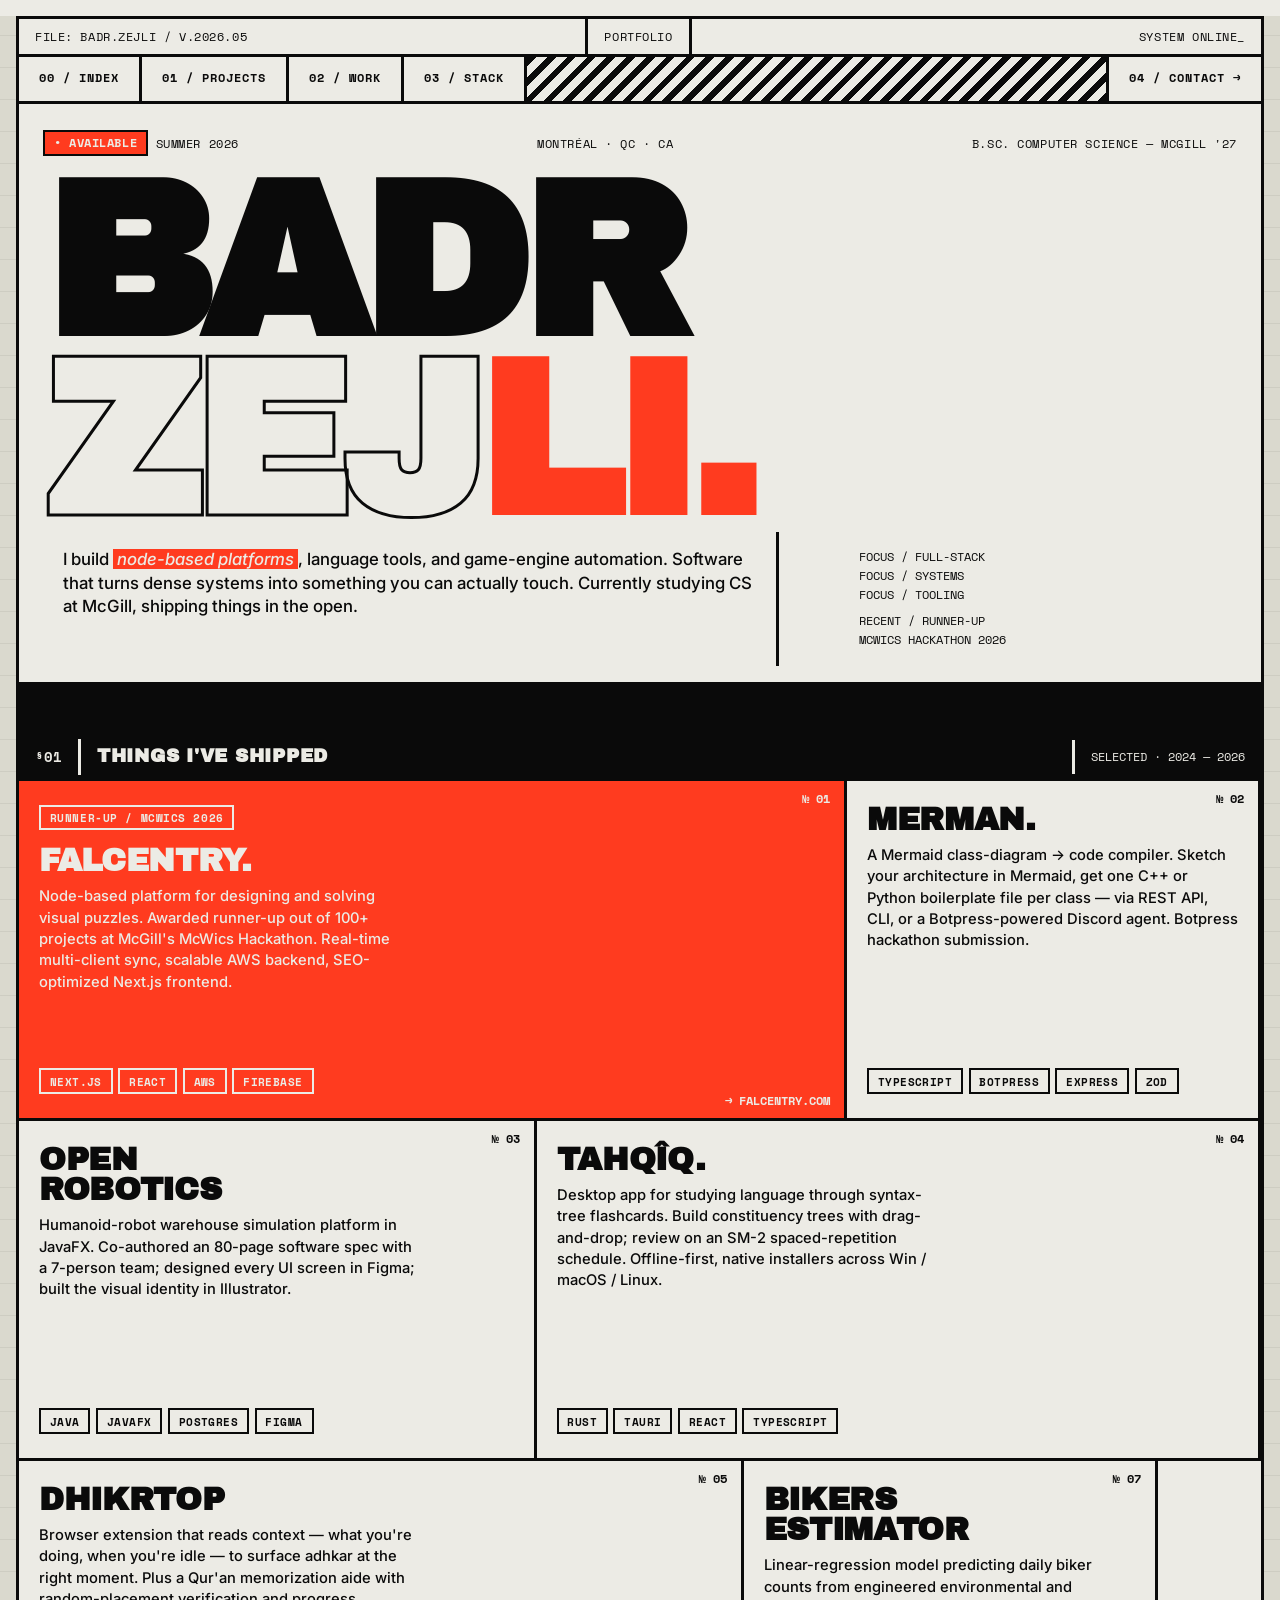
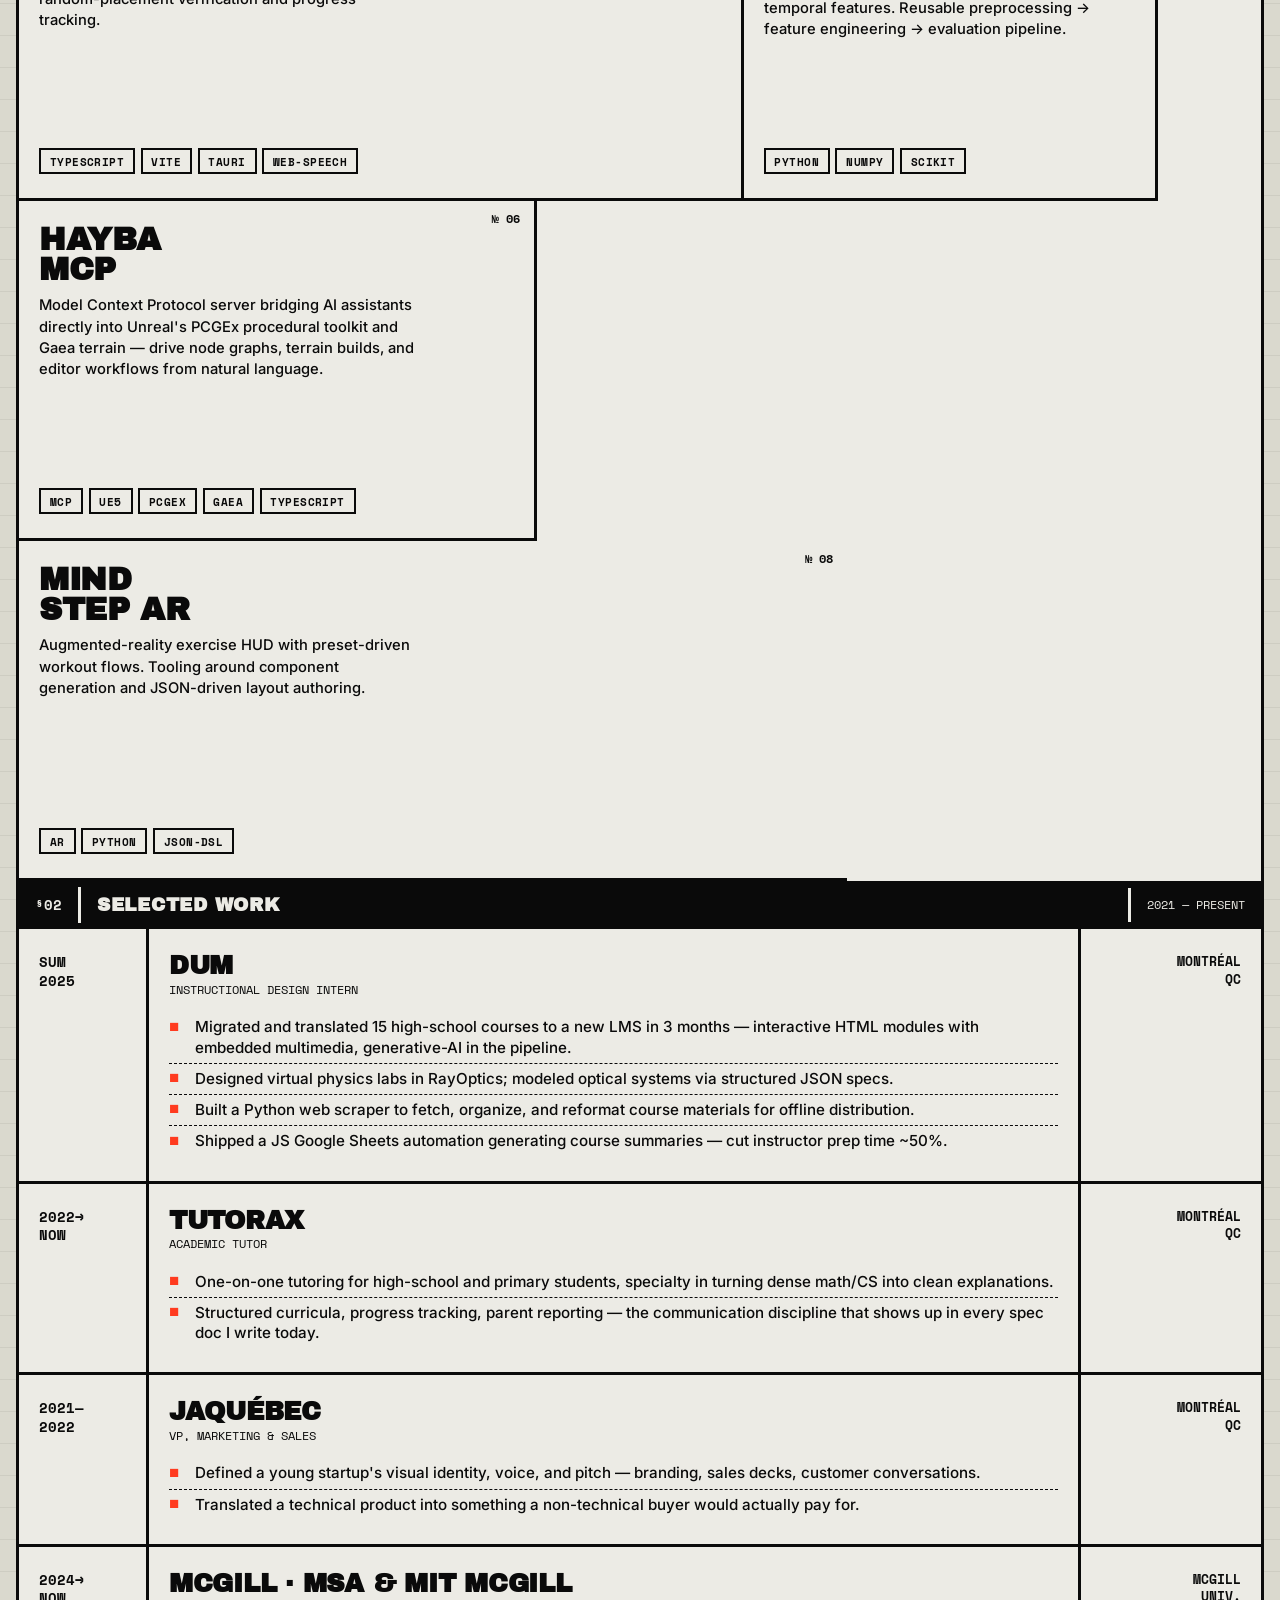
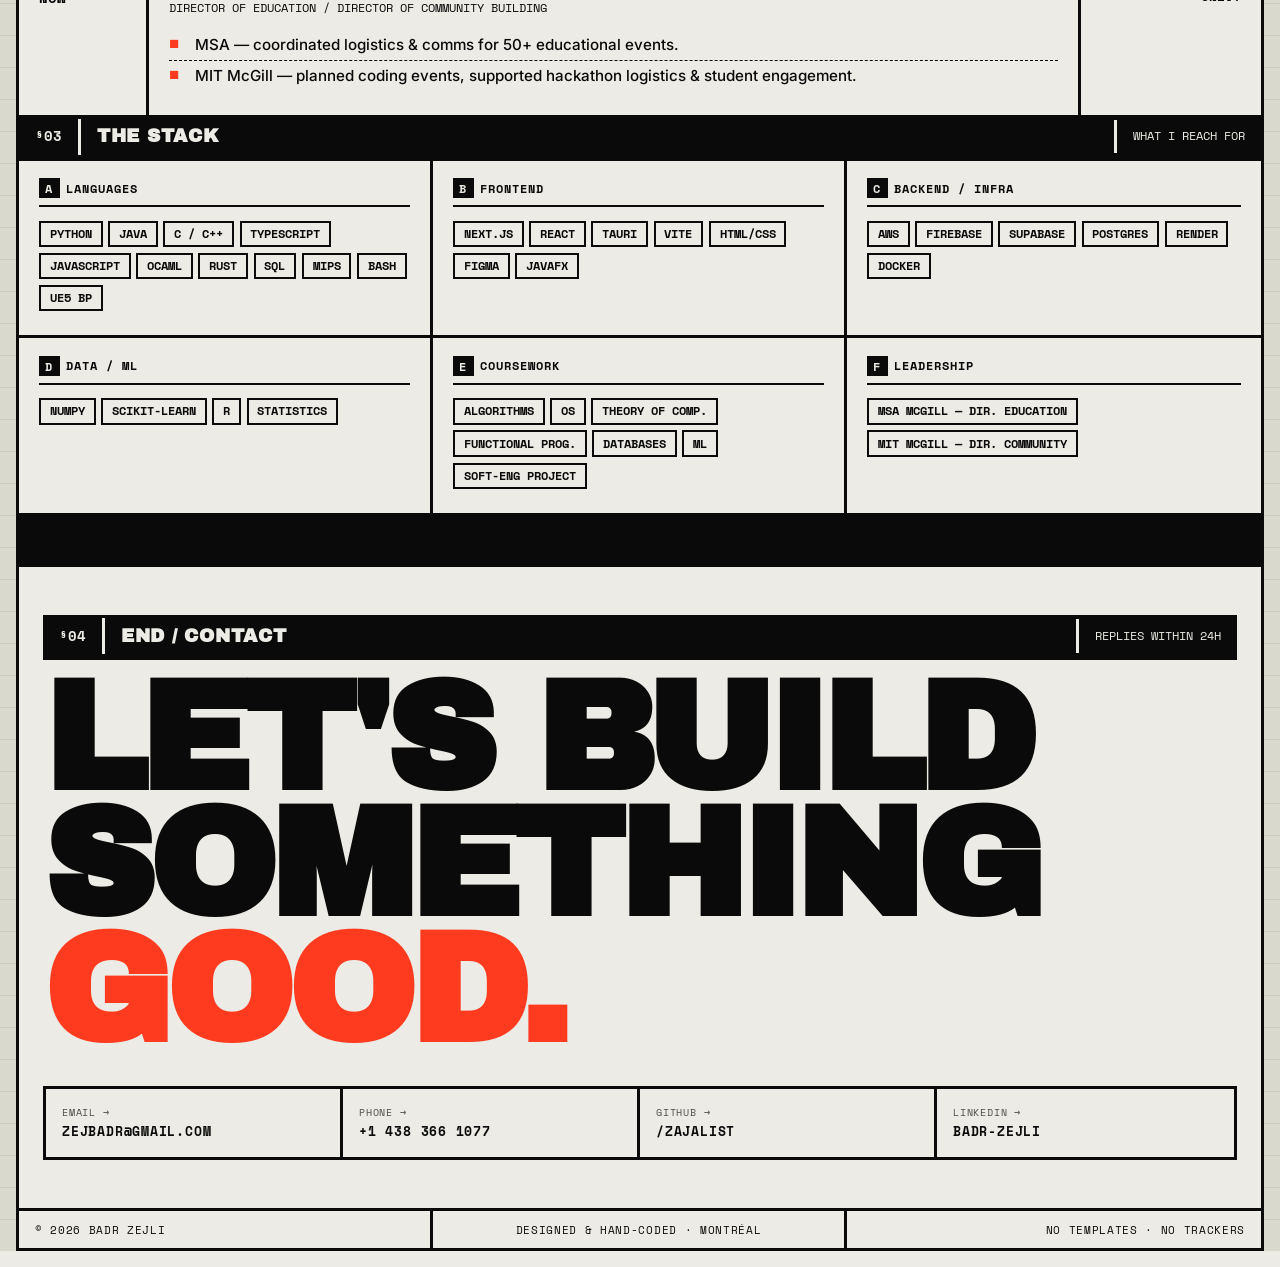
==== commit 1fff011e: "Remove all ASCII art blocks" ====
--- a/index.html
+++ b/index.html
@@ -56,9 +56,6 @@
   h1.giant .red{color:var(--red)}
   h1.giant .out{-webkit-text-stroke:3px var(--ink);color:var(--paper);text-stroke:3px var(--ink)}
 
-  .hero-ascii{font-family:'Space Mono',monospace;font-size:clamp(.16rem,0.42vw,.55rem);line-height:1;white-space:pre;color:var(--ink);opacity:.9;margin-top:1.5rem;margin-left:-1.5rem;margin-right:-1.5rem;border-top:3px solid var(--ink);border-bottom:3px solid var(--ink);padding:1rem .25rem;overflow:hidden;letter-spacing:0;display:block;text-align:center}
-  .hero-ascii small{display:block;font-family:'Space Mono',monospace;font-size:.7rem;font-weight:700;text-transform:uppercase;letter-spacing:.08em;margin-top:.6rem;opacity:.7}
-
   .hero .strap{display:grid;grid-template-columns:2fr 1fr}
   .hero .strap > div{padding:1rem 1.25rem}
   .hero .strap > div:first-child{border-right:3px solid var(--ink);font-size:1.05rem;font-weight:500;line-height:1.4;max-width:46rem}
@@ -77,13 +74,9 @@
   .pcard{border-right:3px solid var(--ink);border-bottom:3px solid var(--ink);padding:1.5rem 1.25rem;display:flex;flex-direction:column;justify-content:space-between;min-height:340px;position:relative;background:var(--paper)}
   .pcard.red{background:var(--red);color:var(--paper)}
   .pcard.red .stack span{border-color:var(--paper);color:var(--paper)}
-  .pcard.red .ascii{color:var(--paper)}
   .pcard .pnum{position:absolute;top:.6rem;right:.85rem;font-family:'Space Mono',monospace;font-weight:700;font-size:.75rem}
   .pcard .badge{display:inline-block;font-family:'Space Mono',monospace;font-weight:700;font-size:.7rem;text-transform:uppercase;letter-spacing:.05em;padding:.2rem .55rem;border:2px solid currentColor;margin-bottom:1rem}
   .pcard h3{font-family:'Archivo Black',sans-serif;font-size:2rem;line-height:.95;text-transform:uppercase;letter-spacing:-.01em;margin-bottom:.6rem}
-  .pcard .ascii{font-family:'Space Mono',monospace;font-size:.42rem;line-height:1;white-space:pre;display:block;margin:.6rem 0;padding:.4rem;border:2px solid currentColor;color:var(--ink);overflow:hidden;text-align:center}
-  .pcard.red .ascii{border-color:var(--paper)}
-  .pcard .ascii.tall{font-size:.5rem}
   .pcard .blurb{font-size:.92rem;line-height:1.45;margin-bottom:1rem;max-width:42ch}
   .pcard .stack{display:flex;flex-wrap:wrap;gap:.35rem;margin-top:auto}
   .pcard .stack span{font-family:'Space Mono',monospace;font-size:.7rem;font-weight:700;padding:.2rem .55rem;border:2px solid var(--ink);text-transform:uppercase;letter-spacing:.04em}
@@ -175,84 +168,6 @@
       <div>B.SC. COMPUTER SCIENCE — McGILL '27</div>
     </div>
     <h1 class="giant">BADR<br><span class="out">ZEJ</span><span class="red">LI.</span></h1>
-    <pre class="hero-ascii" aria-hidden="true">=========---==-------------------------:::::::::::::::::::::::::::--::::::::::-------------------------------------------------------=-:---::-------------------------------------------------------------------------======
-=======------------------------------:::::::::::::::::::::::::::::::::::::::::::::----------------------------------------------------:::::::::::::::--::::::---------:-:------------:::::------------------------------====
-======-------------------:::::::::::::::::::::::::::::::::::::::::::::--------------------===========------------------------=++++++++++++++++++++++=========-:::::::::::::::::::::::-=======================+++++++++=-====
-=====-----------================-============-::::::::::::::::::::::::=-------==++++=+****#*****####*=-======================+##############******+++=+++++=+------------------------======================++++++++=========
-=======---------================================---===========================+++++++++++++*+++++++++**************************+****************************############################%#######%%%%####%%%%%%######*#######
-*****+++++*++++++++****####%####%%####%####%%########%%%#########################****###*********************##***********#**##**#**##**##*#######**#####*#######*#######*#####**###########*###############################
-%%%%%%%############################**###***##***********+**++++++++++++++++++++++===++==**************************+*********************#***#*----------------------------------------------------------------------------==
-+++++==============-===-------------------::::::::::::::::::::::::::::::::::::::::::--:-*************************++**********+**************#*--=-::::::::::::::::::::::::::::::--------------------------------============
-===============--------------------------------:::::::::::::::::::::::::::::::::::::#%+***********+*++**********+++*********++******************@#.::::::::::::::::::::::::::::::::::::::::---------------------------------
-==========--------------------------::::::::::::::::::::::::::::::::::............:.%@******+++++++++*+++++****++++***++****+++****++++*********@#....................................................::::::::::::::::::::::
--------------:::::::::::::....................                                      %@***++++++++++++++++++++**+++++++++++*++++++*++++++*+++****@*                                                                        ..
-.............                                                                       %@**++++++++++++++++++++++++++++++++++++++++++++++++++++++**@#                                                      ....................
-......................                                                              %@**++++++++++++++++++++++++++++++++++++++++++++++++++++++**@#      ...                                                                 
-....:::..                                                                    .      %%**+++++++==+++===+++==++++==++++++++++==+++++==+++++++++*+@#     .                                                                    
-...::                                                                          .    %%+++++++++++++++=++===+++++==++++++++++==+++++=++++++++++++@#    .                                                                     
-..::                                                                           .    %%++++=++++===++===+====+=++==+++++==++======+=====+++=+++++@#   ..                                                                     
-..-                                                                                 %%+++===++==============+=======++====+======+=====++====+++@#   .                                                                      
-..:                                                                                 %%++++++======================+=++==================+=====++@%   .                         .   .  . .  . .  . .   . .     .  . ...      
-..:                      ...    . .    .       .                                    @#+++=====================================================++@%   .                                  .  . .  . .   . .     .  . .        
-..:                                                                                 @%++++++====+=====+=====+======+++======================+=++@%    .                                                                     
-..:                                                                                 @*--:::::::::::::::::::.:......::.........................:.#%   ..                                                                     
-..:                                                                                 @*----------------------------------------------------------#%   ..                                                                     
-..:                                                                                 @@####################################**##*###############%*#%   ..                                                                     
-.::                                                                                 @@@@@@@@@@@@@@@@@@@@@@@@@@@@@@@@@@@@@@@@@@@@@@@@@@@@@@@@@@@##%    .                                                                     
-.::                                                                                 @@@@@@@@@@@@@@@@@@@@@@@@@@@@@@@@@@@@@@@@@@@@@@@@@@@@@@@@@@@##@    .                                                                     
-.::                                                                                 @@@@@@@@@@@@@@@@@@@@@@@@@@@@@@@@@@@@@@@@@@@@@@@@@@@@@@@@@@@#*@    .                                                                     
-.::                                                                                 @@@@@@@@@@@@@@@@@@@@@@@@@@@@@@@@@@@@@@@@@@@@@@@@@@@@@@@@@@@#*@    .                                                                     
-.::                                                                                .@@@@@@@@@@@@@@@@@@@@@@@@@@@@@@@@@@@@@@@@@@@@@@@@@@@@@@@@@@@#*@    .                                                                     
-.::                                                                                .@@@@@@@@@@@@@@@@@@@@@@@@@@@@@@@@@@@@@@@@@@@@@@@@@@@@@@@@@@@#*@    .                                                                     
-.::                                                                                .@@@@@@@@@@@@@@@@@@@@@@@@@@@@@@@@@@@@@@@@@@@@@@@@@@@@@@@@@@@#*@    .                                                                     
-.::                                                                                .@@@@@@@@@@@@@@@@@@@@@@@@@@@@@@@@@@@@@@@@@@@@@@@@@@@@@@@@@@@#*@    .                                                                     
- ::                                                                                .@@@@@@@@@@@@@@@@@@@@@@@@@@@@@@@@@@@@@@@@@@@@@@@@@@@@@@@@@@@#*@    .                                                                     
- .:                                                                            .   .@@@@@@@@@@@@@@@@@@@@@@@@@@@@@@@@@@@@@@@@@@@@@@@@@@@@@@@@@@@#*@    .                                                                     
-  ::                                                                          .    .@@@@@@@@@@@@@@@@@@@@@@@@@@@@@@@@@@@@@@@@@@@@@@@@@@@@@@@@@@@#*@     ..                                                                   
-   .::.                                                                      .     .@@@@@@@@@@@@@@@@@@@@@@@@@@@@@@@@@@@@@@@@@@@@@@@@@@@@@@@@@@@#*@       ..                                                  ...............
-      ..................................................  .                        .@@@@@@@@@@@@@@@@@@@@@@@@@@@@@@@@@@@@%@@@%@@@%%%@%%@@@@@@@%@**@                           ...........................:..:::::::::::::::::
-.................................................................. ..  .  .  .. .. :@@@@@@@@@@@@@@@@@@@@@@@@@@@@@@%%%@%%%%%##%%###%%%%%%%%%%%%@**@.                ...........................::::::::::::::::::::::::::::::
---------------------:::::::::::::::::::...:......................................:.:@@@@@@@@@@@@@@@@@@@@@@%%%%%%%%#####*****+********#####%%%%%**@................................::::::::::::::::::::::::::::::------------
-@@@@@@@@@@@@@@@@@@%@@@@@@@@@@@@@@@@@@@@%#@@@@@@@@@@@@@@@@@@@@@@@@@@@@@%%%@%%%%%#***#@#++++++++++++++++++===============----------=========++++++*%**#%%%%%%%%%%%%%%%@@@@@@@@@@@@@@@@@@@@@@@@@@@#%@@@@@@@@@@@@@@@@@@@@@@@@@@@
-################%*=*%@@@@@@@@@@@@@@@@@@@@@@@@@@@@@@@@@@@@@@@@@@@@@@@@@@@@@@@@@@..-=*@@@@@@@@@@@@@@@@@@@@@@@@%%%###***+++==---=====++***###%%%%@%- ..-@@@@@@@@@@@@@@@@@@@@@@@@@@@@@@@@@@@@@@@@@@@@@@@@@@@@@@@@@@@@@%+=*%%%%%%
-*****************+-+#@@@@@@@@@@@@@@@@@@@@@@@@@@@@@@@@@@@@@@@@@@@@@@@@@@@@@@@@@%.%@#%@@@@@@@@@@@@@@@@@@@@@@@@@@@%%%##**+++=-----===++***####%%%%%:   :@@@@@@@@@@@@@@@@@@@@@@@@@@@@@@@@@@@@@@@@@@@@@@@@@@@@@@@@@@@@@*=-+******
-*********+++++++*+=+#@@@@@@@@@@@@@@@@@@@@@@@@@@@@@@@@@@@@@@@@@@@@@@@@@@@@@@@@@##@+-+@@@@@@@@@@@@@@@@@@@@@@@@@@@@@@%%####*+++++=++****#####%%%%%%:   :%%%%%%%@@@@@@@@@@@@@@@@@@@@@@@@@@@@@@@@@@@@@@@@@@@@@@@@@@@@@@*=-+******
-***+++++++++++++*+-+#@@@@@@@@@@@@@@@@@@@@@@@@@@@@@@@@@@@@@@@@@@@@@@@@@@@@@@@@@###=++%@@@@@@@@@@@@@@@##@@@@@@@@@@@@@@@%%%#*++**+****######%%%%%%#.   :++++++++++++++++++++++**************************************#*=-+*+++++
-++++++++++++++++++=+#%%%%%%%%%%%%%%############################**************#+.+###@@@@@@@@@@@@@@@#+++@@@@@@@@@%=+@@@%%##*##########%%%%%%%%%%#    :@@@@@@@@@@@@@@@@@@@@@@@@@@@@@@@@@@@@@@@@@@@@@@@@@@@@@@@@@@@@@*=-+++++++
-++++++++++++++++++=+*%@@@@@@@@@@@@@@@@@@@@@@@@@@@@@@@@@@@@@@@@@@@@@@@@@@@@@@@@#.-++=+#@@@@@@@@@@@@@@#*#@@@@@@@@@++++%@@%%############%%%%%%%%%@#: . :@@@@@@@@@@@@@@@@@@@@@@@@@@@@@@@@@@@@@@@@@@@@@@@@@@@@@@@@@@@@@*=-+++++++
-++++++++++++++++++=+*%@@@@@@@@@@@@@@@@@@@@@@@@@@@@@@@@@@@@@@@@@@@@@@@@@@@@@@+-::---:-::=*@@@@@@@@@@@@@@@@@@@@@@@%@%%@@%%%%##########%%%%%%%%%%@#: . :@@@@@@@@@@@@@@@@@@@@@@@@@@@@@@@@@@@@@@@@@@@@@@@@@@@@@@@@@@@@@*=-+++++++
-*****+++++++++++++=+*%@@@@@@@@@@@@@@@@@@@@@@@@@@@@@@@@@@@@@@@@@@@@@@@@@@@@@:::::-::-:::-:#@@@@@@@@@@@%@@@@@@@@@@@@@@@@@@%%##%%###%%%%%%%%%%%@%@#:   .@@@@@@@@@@@@@@@@@@@@@@@@@@@@@@@@@@@@@@@@@@@@@@@@@@@@@@@@@@@@@*+-+++++++
-***##+++++++++++++=+*%@@@@@@@@@@@@@@@@@@@@@@@@@@@@@@@@@@@@@@@@@@@@@@@@@@@@+-==:::--:::-=-+@@@@@@@@@@@@@@@@@@@@@@@@@@@@@@@@%%%%##%#%%%%%@@@@@@@@#: +##@@@@@@@@@@@@@@@@@@@@@@@@@@@@@@@@@@@@@@@@@@@@@@@@@@@@@@@@@@@@@*+-+++++++
-++++++++++++++++++=+*%@@@@@@@@@@@@@@@@@@@@@@@@@@@@@@@@@@@@@@@@@@@@@@@@@@@@=:==-::-----==-=@@@@@@@@@@@@@@@@@@@@@@@@@@@@@@@@%##%%#@%%%%%@@@@@@@@@%:#@@@@@@@@@%@@@@@@@@@@@@@@@@@@@@@@@@@@@@@@@@@@@@@@@@@@@@@@@@@@@@@@*+-+++++++
-++++++++++++++++++=+*%@@@@@@@@@@@@@@@@@@@@@@@@@@@@@@@@@@@@@@@@@@@@@@@@@@@@=-+=-::----=#+==@@@@@@@@@@@@@@@@@@@@****#*#@@@@@@#%@%#@%%%##%%%%%%%@@*#@@@@@@+@@@@@@@@@@@@@@@@@@@@@@@@@@@@@@@@@@@@@@@@@@@@@@@@@@@@@@@@@@*+=+++++++
-++++++=+++++++++++=+*@@@@@@@@@@@*-..:-=@@@@@@@@@@@@@@@@@@@@@@@@@@@@@@@@@@@*+*+-------=#*-=@@@@@@@@@@@@@@@@@@@@@@%%@@@@@@@@@@@@%#*-:-----:.-----------=---=@@@@@@@@@@@@@@@@@@@@@@@@@@@@@@@@@@%+++*#@@@@@@@@@@@@@@@@#+=+*+++++
-**##%%%*++++++++++=+*#%%%%%%%%*         +%%%%%%%%%%%%@@@@@@%@%%%%%%%@@%%@%*-+=-------=*+-#@@@@@@@@@@@@@@@@@@@@@@@@@@@@@@@@@@%@%#*:------:.---------------:#@@@@@@@@@@@@@@@@@@@@@@@@@@@@@@@@-.:::::-#@@@@@@@###+*#**+=+*+++++
-@@@@@@@@++++++++++++*+++=++++=           :=========+#%@@@@%*==*###*=-===--==--=----=--=-**-*@@@@@@@@@@@@@@@@@@@@@+.-@@@@@@@@:-#%*-------------------------=+%@@@@@@@@@@@#=+++++++++++++++++=--===++*==***===#+-**====+*+++++
-@@@@@@@#++++++++++++****%@@@@=           :*+*+++++*@@@@@@@@@%@@@@@@@*++++*#*------:----+@@@%@@@@@@@@@@@@@@@@@@@@@%#@@@@@@@@@#*%%#----:--:::--:----------==+@@@@@@@@@@@@@@*++++++++++++++++***+****=+****+-===-=*++++++++++++
-@@@@@##=====++++++++***@@@@@@-           -++++++++@@@@@@@@@@@@@@@@@@#+%@@@@%===-==-====@@%%%%%@@@@@@@@@@@@@@@@@@@@@@@@@@@@@@###%#=+===-=+#####*-------=-==*@@@@@@@@@@@@@@#++++**+++*%@@@%********+-:+***+==+=+*##****+++++++
-@@@@%*+=*##+===+++=+**#@@@@@@-        ...#*******#@@@@@@@@@@@%#@@@@@#+******==+++*++=-=@@@#@@@@@@@@@@@@@@@@@@@@@@@@@@@@@@@@@@@@%@%+%##%@@#####*==--====-==*@@@@@@@@@@@@@@%**++***+*@@@@@@@%%@@@@@%#+****+=#%%%##%**#*=*+++++
-%%@@@%%%@@@@%##%%%%%%#+@@@@@@%-.     ..-@#++==++=====+===-#@@@%@@@@@@*+++++++++**%%*+=+%@@%@@@@@@@@@@@@@@@@@@@@@@@@@@@%*%@@@@@@@@%*#*#@@*+======----------+@@@@@@@@@@@@@@@#**+***+%@@@@@@@@@@@@@@@@@%*****%@@@@@%%%##***++++
-.......:...:::::::-::#%%+=:.--.         ----------::-=---:#@@@%%%@@@@*+*++**+++*#%#*++++**%@@@@@@@@@@@@@@@@@@@@@@@@@@@@@%@@@@@@@@#@@@@@@%=+====----=====--+@@@@@@@@@@@@@@@#**+*++#@@@@@%@@@@@%%%##*#@@@%###%%%@@%@#%@#*++++*
-                     @#     .                 :::::--:----%@@@@*--#@@**%*+++++++*%*++++**@@%@@@@@@@@@@@@@@@@@@@@@@@@@@@@@@@@@@@@@@@@@@@@%=====-----=======*@@@@@@@@@@@@@@%+*++*#@@@@@@@@@@@@%@@%=*#*@@@@@@%%%@@#**%@@@@#+***
-                    :@: ..                    :--:::::---=@@@@%*...+%*#@%*+**++**%#+++**#@@#@@@@@@@@@@@@@@@@@@@@@@@@@@@@@@@@%@@@@@@@@@@@%======----=====-:*@@@@@@@@@@@@@@@#**%@@@@@@@@@@@@@@%@#*+%@%@@@@@@@@@@@@@@@@@@@@*-::
-                    +@:                      .::---------=@@@@%#-::.:-*@@%*+==-+++==--=*#@@%@@@@@@@@@@@@@@%@@@@@@@@@@@@@@@@@@@%@@@@@@@@@%========--===+*##@@@@@@@@@@@@@@@@@@@@@@@@@@@@@@@@*@##@@%#**%@@@@@@@@@@@@@@@@@@@@%*-
-                    @@=                    . ::..-:::----+@@@@%#-:---::-##=...  .:..::*@*@@@@@@@@@@@@@@@@@@@@@@@@@@@@@@@@@@@@@@@@@-.:::::::::.......:#@@@@@@@@@@@@@@@@@@@@@@@@@@@@@@@%##%*:@%%%*=+#%@@@@@@@@@@@@@@@@%@@@@@@@
-                   .##=                  ...:=--=+++==+++*@@@@%#=+==-::.      .+@@@@@@@#*@@@@@@@@@%@@@@@@@%@@@@@@@@@@@@@@@@#%@@@@@@:        .=**++==%@@@@@@@@@@@@@@@@@@@=.:=*@@@@@@@#+#%%###%@%%*#@@@@@@@@@@@@%%%###########
-                   -.                   ...:=**++++*******==-.      .+@%###*#%@@@@@@@@@**@@#%@@@@@%@@@@@@@%@@@@@@@@@@@@@@@#%@@@@@@@%=. .***+#@@@@@%@@@@@@@@@@@@@@@@@@@*  .**-:#%%@@%*%@@@@@@@@%#*#%@@@@@@@@@@@%%%@@@%%%%%%%%
-++=--:-:.::::::::  :    .                  :===----:::------:.   .=%@@@#.::.+@@@@@@@@@@**@@%@@@@@@@@@@@@@@%@@@@@@@@@@@@@@@@@@@@@@@@@@-  -+++++++++@@@@@@@@@@@#%@%%##%%. +@@@@*@@@@#*@@@@@@@@@%%#*#%@@@@@@@@@@@@@@@@@@%##****
-*%%%%%%%%%%%%%%#-        .                          :+%@@@@@@@@@@@@@@@@#:::.+@@@@@@@@@@@@@@@@@@@@@@@@@@@%@@@@@@@@@@%@@@@@@%%%%@@@@@@@@#:          -==    ..:. -+==---:::-:.=@%#%@%#@@@@@@@@@@%%#*#%@@%%@@@@@@@@@%*=----::::-
-+-----::::::.         ..::.                      -*@@@@@@@@@@@@@@@@@@@%@@@@@@@@@@@%@@@%%@@@@@@@@@@@@@@@@@@@@@@@@@@@@@@@@@@@@@@@@@@@@@@@#              -=++++**#####%###***+*%=.  .*@@@@@@@@@@%%%##%@@@@@#===----::----------
-:-=+-.   .    .:-+======-::............     .:=#@@@@@@@@@@@@@@@@@@@@@@%@@@@@@@@*%@+=@%**-%@@@@@@@@@@@@@@@@@@@@@@@@@@@@@@@@@@@@@@@@@@@@@@.         :-+#%#*****##****##**##***+**+-   :+#%%%%%%%%%##%@@@%+--------------------
-                .:... .-#@@@@@@@@@@@@@@@@@@%@@@@@@@@@@@@@@@@%@@@@@@@@@@%@@@+#@@%+#=-**:**:+#.-@@@@@@@@@@@@@@@@@@@@@@@@@@@@@@@@@@@@@@@@@@@**-:--+*###%%#***###%%%%%%%%###%*.           .+++**#@@%##@@@*::-----===----====----
-                    :+%@@@@@@@@@@@@@@@@@@@+:.*@@@@@@@@@@@@@@@@@@@@@@@@@@@@%%@@@@@@%#%@@%%  +  %@@@@@@@@@@@@@@@@@@@@@@@@@@@@@%%%%%%%@@@@@@@%#: . .  .........::-------------.       .:-==+=---=#%**+=-:--====================
-               .-*%@@@@@@@@@@@@@@@@@@@@@@@+::*@@@@@@@@@@@@@@@@@@@@@@@@@@@##@@@@@@@%%%@@@##+:  %%%%%@%%%%%%%%%@%@%%%%%%@@%%#########%@%@@%#*%*: ..........................-=...   .===+*+=--:::-=----==+==+++================
-           :=#@@@@@@@@@@@@@@@@@@@@@@@@@@@@#.+@@@@@@@@@@@@@@@@@@@@@@@@@@@@*%@@@@@@@%%%@@@%%%%#*##*#############################*****%@%@@###%@%+-----------------------:---+-:-=+=++=++==--------==++++++*++====+++==========
-      .:+#@@@@@@@@@@@@@@@@@@@@@@@@@@@@@@@@@%@@@@@@@@@@@@@@@@@@%@@@@@@@@@@@#@@@@@@@@%@@@@%##%%@%#########***###################*****%@#@@%%#%@@+#=:..::...:::::::....      :=+%@@@%==+==----=====++++=++**++===+*+-+****++=-.
-+:+*%@@@@@@@@@@@@@@@@@@@@@@@@@@@@@@@@@@@@@@@@@@@@@@@@@@%@%#*-:::-**@@@@@@@%@@@@@@####%%##*%%%%###########*#####################*##*%@%@@@@%%%@-.+=::-::::--------------------=++*#+===--==+**+==+++++***++===++--+#%%%###*=-
-@@@@@@@@@@@@@@@@@@@@@@@@@@@@@@@@@@@@@@@@@@@@@@@@@@@@@%+---:-=*#*=++#@@@@@@@@@@@@%%%*##*+#%#@@%#**********###*#####****#******######%#**@@@%%%%@-:++==============================+==+====+*#%#*++++**#**+===+=-=#%%%%%%#####
-@@@@@@@@@@@@@@@@@@@@@@@@@@@@@@@@@@@@@@@@@@@@@@@@@@@@%%#**+*##+====-*@%@@@@@@@@%%%%#*###*=*%%@@#*#********************************#@%+++*@@@%%%@@@@@#+###***#######*##**#*##*****##=====++**#####****##*+===+*++#%%%%%%%#####
-@@@@@@@@@@@@@@@@@@%@@@@@@@@@@@@@@@@@@@@@@@@@@@@@@@@@#*#*+*++++++==-*@@@@@@@@@@@######%%#*++*%#********************************++*@@@****@@@@%@@@@@@@@@@@@@@@@@@@@@@@@@@@@@@@@@@@@@#-==+++*##########***++++****####%%%%#####
-@@@@@@@@@@@@@@@@@@@@@@@@@@@@@@@@@@@@@@@@@@@@@@@@@@@%*+++==+===*++==#@@@@@@@@@@@##%##%%%%%*++##****+++*************++*********++=#@@@%*##@@@@%%%%@@@@@@@@@@@@@@@@@@@@@@@@@@@@@@@@@@@=---+*####%#####**++**#####***###%%%%%%%#<small>↑ McWICS HACKATHON 2026 · RUNNER-UP · LOCKSTEP / FALCENTRY</small></pre>
     <div class="strap">
       <div>I build <em>node-based platforms</em>, language tools, and game-engine automation. Software that turns dense systems into something you can actually touch. Currently studying CS at McGill, shipping things in the open.</div>
       <div>
@@ -282,28 +197,6 @@
         <div>
           <span class="badge">RUNNER-UP / McWICS 2026</span>
           <h3>FALCENTRY.</h3>
-          <pre class="ascii" aria-hidden="true">**-.:..=##*************#**++++++**+==+***#+-.=:-##
-++-...  :-********+=:. -**+==-+++++*****++:     -:
-++-::...   -==++=-:..   .-=+*******+=++*:   .     
-=++=-:.....    -+=::::.     *#****-     .   .     
- . --:..  ....   . ....     .-+++=-..      ...    
-              =-    .                ... ...  ..  
-             +*::                                 
-        .=::-#+.-:....                       . ...
-  .=.:.:+*=*+=#*#*.-------.                    .. 
-.=+*::++*#*++#**++.------=--=-:                   
--**+:+#**=***#**. :==-+=++====+=+-:::....         
-+***-+#*+**+++++   ::*--**..::-+*--===-=-+=-::::::
-*****#*+*%*+***+:--=%@%%**:. -*=. .----:-%.:=-----
-+***%%%#####*#####%*****#*+-::=+:=+*#%=:-*-=*==---
--++#@@@@@%####%%*##*==***#***==+====++++-*===-====
-**-:+#@@@@%#%%%*-*%***+---=+=++#=++:=++#++==--==+=
-@@@%%*=%@%%%@@%=+*%#+++*#==---:==+***#%@****+**++*
-@@@@%*=#@%%#####@%%#=+##%+:.:--::-+*#*%@+*#=-=*%@@
-@@@@#+=*#*#%###%%#++*+:.-: -*+##+=*#*+@@#**#@@@@@@
-@@@@%%#++==*######=-#*--+*+%@****+*+-:%@%:=@@@@@@@
-@@@@@@@@@%*=*#%#****#**###**@+:..+=: +@@@++%%@@@@@
-@@#%%##%#%*=+==+----=+##***#@*==+@=+-@@@@%@@@@@@@@</pre>
           <p class="blurb">Node-based platform for designing and solving visual puzzles. Awarded runner-up out of 100+ projects at McGill's McWics Hackathon. Real-time multi-client sync, scalable AWS backend, SEO-optimized Next.js frontend.</p>
         </div>
         <div class="stack"><span>NEXT.JS</span><span>REACT</span><span>AWS</span><span>FIREBASE</span></div>
@@ -314,19 +207,6 @@
         <span class="pnum">№ 02</span>
         <div>
           <h3>MERMAN.</h3>
-          <pre class="ascii tall" aria-hidden="true"> +-----------+      +-----------+
- |   USER    |-----&gt;|   ORDER   |
- +-----------+      +-----------+
- | +name     |      | +id       |
- | +email    |      | +total    |
- +-----------+      +-----------+
-        |                 |
-        v                 v
-   ```mermaid```   -&gt;   .hpp / .py
-   classDiagram         BOILERPLATE
-        |                 ^
-        +----[ MERMAN ]---+
-   REST · CLI · DISCORD-BOT</pre>
           <p class="blurb">A Mermaid class-diagram → code compiler. Sketch your architecture in Mermaid, get one C++ or Python boilerplate file per class — via REST API, CLI, or a Botpress-powered Discord agent. Botpress hackathon submission.</p>
         </div>
         <div class="stack"><span>TYPESCRIPT</span><span>BOTPRESS</span><span>EXPRESS</span><span>ZOD</span></div>
@@ -336,24 +216,6 @@
         <span class="pnum">№ 03</span>
         <div>
           <h3>OPEN<br>ROBOTICS</h3>
-          <pre class="ascii" aria-hidden="true">@@@@@@@@@@@@@:::@@@@@@:=+++=+++=+++=:*
-@@@@@@@@@@@#.   %@@@@# @---@=--@+--%-=
-@@@@@*. ..      %@@@@#.@   @   @:  #==
-@@@@.           %@@@@#.@   @   %:  #==
-@@@@=           %@@@@%.@.:-@-::@+::%==
-@@@@%         -#@@@@@@@@*--@=--@+--%==
-@@@@.       .@@@@@@@@@@@@* @   %:  #==
-@*-         @@@@@@@%@@@@@@@@   %:  #==
-+          +@@@@@:   =@@@@@@---@+--%==
-+          +@@@@@:   =@@@@@@---@+--%==
-@*-         @@@@@@@%@@@@@@@@   %:  #==
-@@@@.       .@@@@@@@@@@@@* @   %:  #==
-@@@@%         -#@@@@@@@@*--@=--@+--%==
-@@@@=           %@@@@%.@.:-@-::@+::%==
-@@@@.           %@@@@#.@   @   %:  #==
-@@@@@*. ..      %@@@@#.@   @   @:  #==
-@@@@@@@@@@@#.   %@@@@# @---@=--@+--%-=
-@@@@@@@@@@@@@:::@@@@@@:=+++=+++=+++=:*</pre>
           <p class="blurb">Humanoid-robot warehouse simulation platform in JavaFX. Co-authored an 80-page software spec with a 7-person team; designed every UI screen in Figma; built the visual identity in Illustrator.</p>
         </div>
         <div class="stack"><span>JAVA</span><span>JAVAFX</span><span>POSTGRES</span><span>FIGMA</span></div>
@@ -390,24 +252,6 @@
         <span class="pnum">№ 06</span>
         <div>
           <h3>HAYBA<br>MCP</h3>
-          <pre class="ascii" aria-hidden="true">                 ....                 
-            -*#%######%#+:            
-          *@%=.        .=%@=          
-        -@#.   -+.     .- :@@.        
-       -@=  :#@@@   -+@@-   #@        
-       @#  #@#@@@#  *@@+     @%       
-      .@- %+  -@@*  +@@+     #@       
-       @+ :   -@@*  +@@+     @@       
-       +@.    *@@@=*@@@@#+  =@:       
-        *@=   -#@@@@=+@*.  *@-        
-         :%@+.          .*@#          
-           :*%%#*+=+**#%%+.           
-                :----:                
-   ::  - -=  - -::: .::-. .=.  -      
-   %@ .@-@+#+@-@*+@=@@##.-@#@-:@.     
-    =--- =  +=.-  =:-=--:=: .=.=--.   
-          -%==+=++=*+*=++*+           
-           .   .       . .            </pre>
           <p class="blurb">Model Context Protocol server bridging AI assistants directly into Unreal's PCGEx procedural toolkit and Gaea terrain — drive node graphs, terrain builds, and editor workflows from natural language.</p>
         </div>
         <div class="stack"><span>MCP</span><span>UE5</span><span>PCGEX</span><span>GAEA</span><span>TYPESCRIPT</span></div>
@@ -417,24 +261,6 @@
         <span class="pnum">№ 08</span>
         <div>
           <h3>MIND<br>STEP AR</h3>
-          <pre class="ascii" aria-hidden="true">@@@@@@@@@@@@@@@@@@@@@@@@@@@@@@@@@@@@@@
-@@@@@@@@@@@@@@@@@@@@@@@@@@@@@@@@@@@@@@
-@@@@@@@@@@@@@@@@@@@@@@@@@@@@@@@@@@@@@@
-@@@@@@@@@@@@@@@@@@@@@@@@@@@@@@@@@@@@@@
-@@@@@@@@@@@@@@@@@@@@@@@@@@@@@@@@@@@@@@
-@@@@@@@@@@@@@@@@@@@@@@@@@@@@@@@@@@@@@@
-@@@@@@@@@@@@@@@@@@@@@@@@@@@@@@@@@@@@@@
-@@@@@@@@@@@@@@@@@@@@@@@@@@@@@@@@@@@@@@
-@@@@@@@@@@@@@@@@@@@@@@@@@@@@@@@@@@@@@@
-@@@@@@@@@@@@@@@@@@@@@@@@@@@@@@@@@@@@@@
-@@@@@@@@@@@@@@@@@@@@@@@@@@@@@@@@@@@@@@
-@@@@@@@@@@@@@@@@@@@@@@@@@@@@@@@@@@@@@@
-@@@@@@@@@@@@@@@@@@@@@@@@@@@@@@@@@@@@@@
-@@@@@@@@@@@@@@@@@@@@@@@@@@@@@@@@@@@@@@
-@@@@@@@@@@@@@@@@@@@@@@@@@@@@@@@@@@@@@@
-@@@@@@@@@@@@@@@@@@@@@@@@@@@@@@@@@@@@@@
-@@@@@@@@@@@@@@@@@@@@@@@@@@@@@@@@@@@@@@
-@@@@@@@@@@@@@@@@@@@@@@@@@@@@@@@@@@@@@@</pre>
           <p class="blurb">Augmented-reality exercise HUD with preset-driven workout flows. Tooling around component generation and JSON-driven layout authoring.</p>
         </div>
         <div class="stack"><span>AR</span><span>PYTHON</span><span>JSON-DSL</span></div>
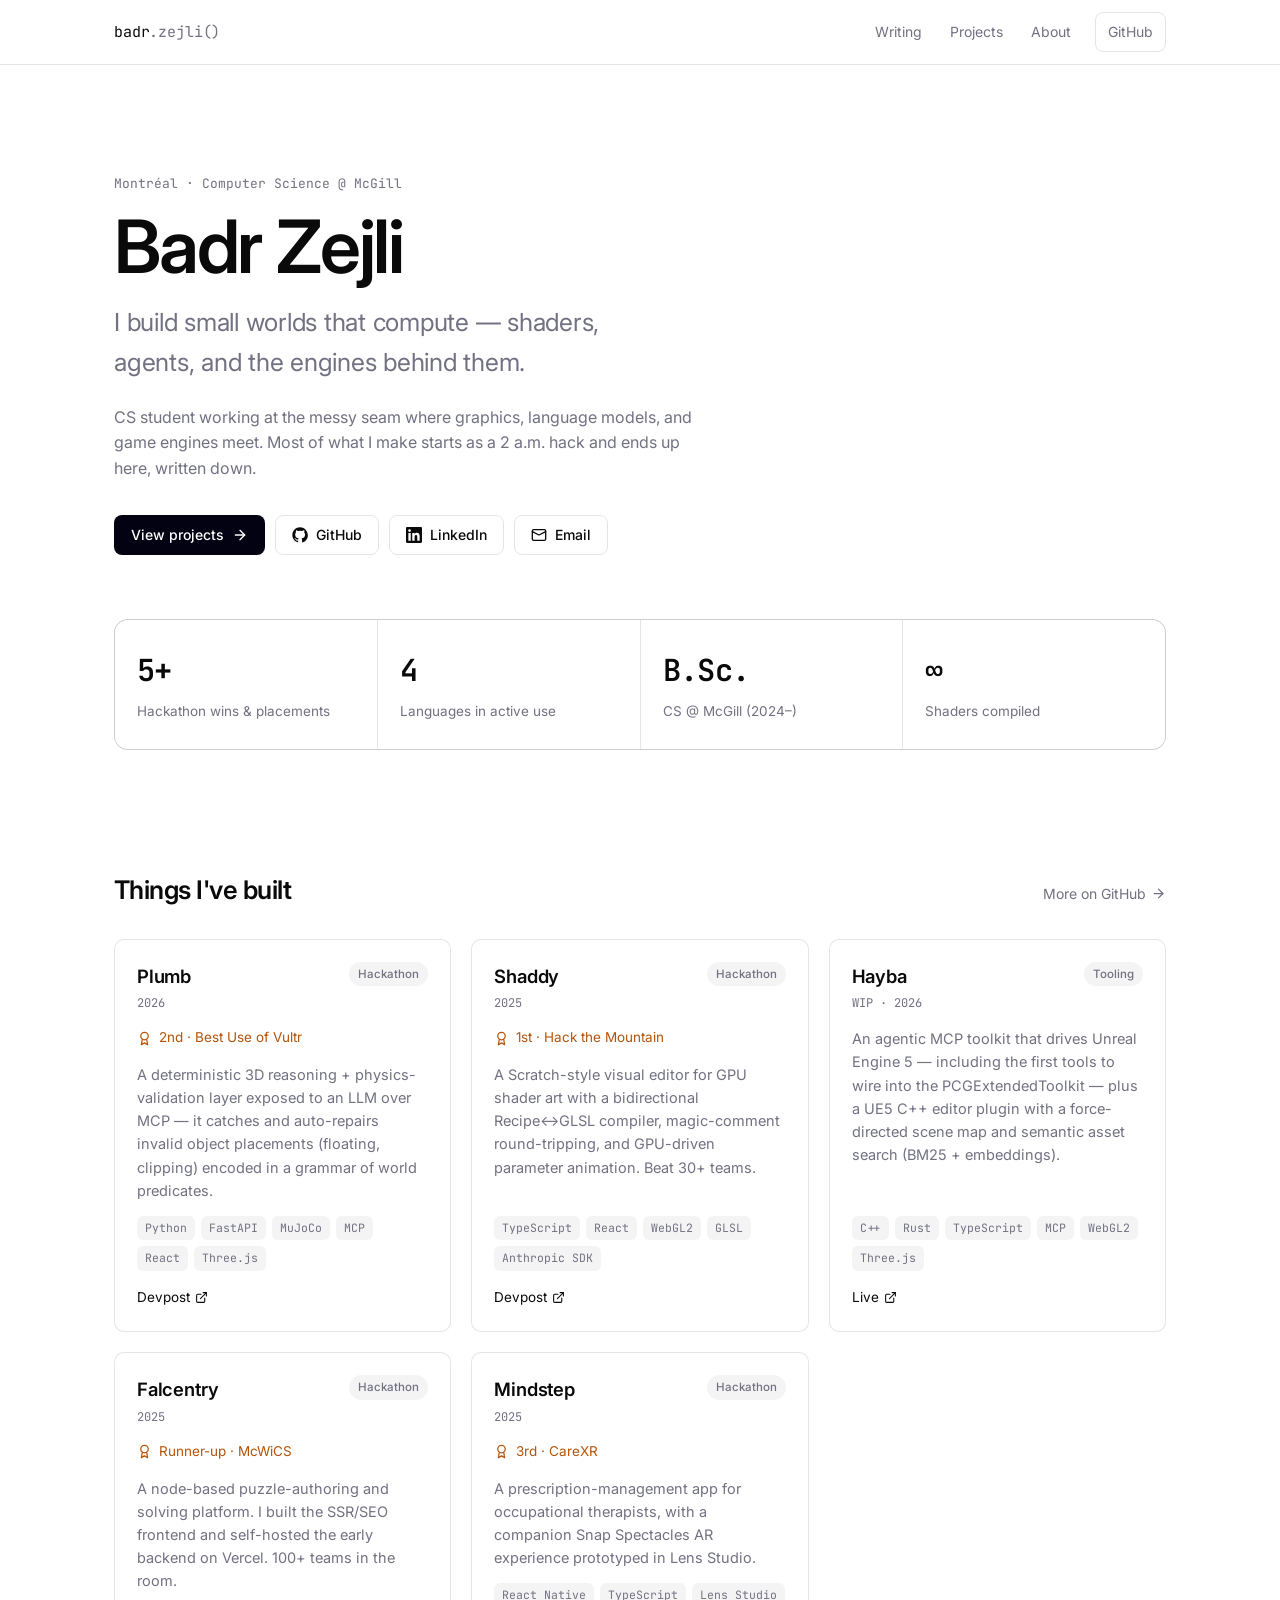
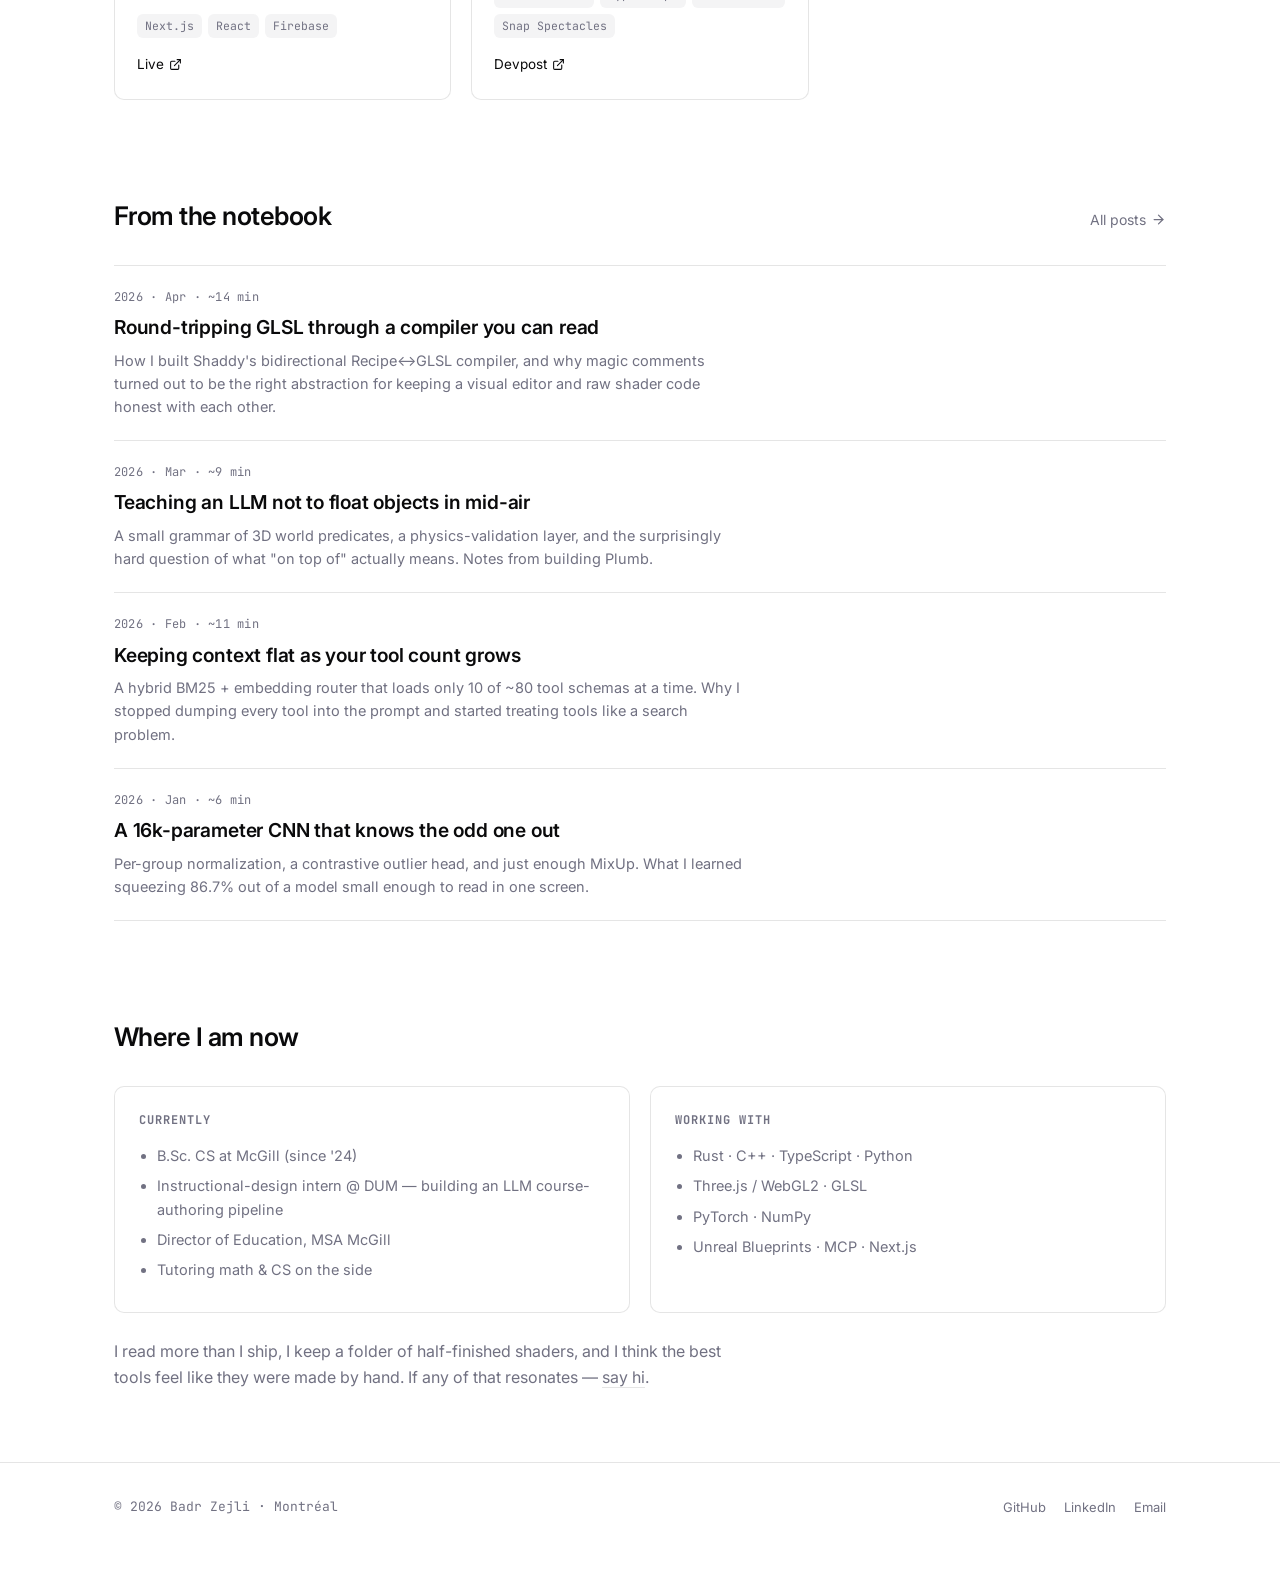
==== commit 45c9e888: "Redesign site with clean shadcn-style layout and Markdown blog Replace the warm serif notebook with " ====
--- a/index.html
+++ b/index.html
@@ -1,398 +1,224 @@
-<!doctype html>
+<!DOCTYPE html>
 <html lang="en">
 <head>
-<meta charset="utf-8" />
-<meta name="viewport" content="width=device-width,initial-scale=1" />
-<title>BADR ZEJLI / SOFTWARE ENGINEER</title>
-<meta name="description" content="Badr Zejli — Computer Science, McGill. Builds node-based platforms, language tools, and game-engine automation. McWics Hackathon runner-up." />
-<link rel="preconnect" href="https://fonts.googleapis.com">
-<link rel="preconnect" href="https://fonts.gstatic.com" crossorigin>
-<link href="https://fonts.googleapis.com/css2?family=Space+Mono:wght@400;700&family=Archivo+Black&family=Inter:wght@400;500;700;900&display=swap" rel="stylesheet">
-<style>
-  :root{
-    --paper:#ecebe5;
-    --ink:#0a0a0a;
-    --red:#ff3b1f;
-    --line:#0a0a0a;
-  }
-  *{box-sizing:border-box;margin:0;padding:0}
-  html{background:var(--paper)}
-  body{
-    background:var(--paper);color:var(--ink);
-    font-family:'Inter',Helvetica,Arial,sans-serif;font-weight:500;
-    line-height:1.35;-webkit-font-smoothing:antialiased;
-    background-image:
-      linear-gradient(var(--paper) 0 0),
-      repeating-linear-gradient(0deg,transparent 0 31px,rgba(10,10,10,.06) 31px 32px);
-    background-blend-mode:multiply;
-  }
-  ::selection{background:var(--red);color:var(--paper)}
-  a{color:inherit;text-decoration:none}
-  a:hover{background:var(--ink);color:var(--paper)}
-  .mono{font-family:'Space Mono',monospace}
-  .ablack{font-family:'Archivo Black','Inter',sans-serif;font-weight:900;letter-spacing:-.02em;text-transform:uppercase}
-
-  .frame{border:3px solid var(--ink);margin:1rem;background:var(--paper);position:relative}
-  @media(max-width:700px){.frame{margin:.5rem;border-width:2px}}
-
-  .topbar{display:grid;grid-template-columns:1fr auto 1fr;gap:0;border-bottom:3px solid var(--ink);font-family:'Space Mono',monospace;font-size:.72rem;text-transform:uppercase;letter-spacing:.05em}
-  .topbar > *{padding:.6rem 1rem}
-  .topbar > *:not(:last-child){border-right:3px solid var(--ink)}
-  .topbar .blink::after{content:'_';animation:blink 1s steps(1) infinite}
-  @keyframes blink{50%{opacity:0}}
-  @media(max-width:700px){.topbar{grid-template-columns:1fr 1fr}.topbar > *{font-size:.62rem;padding:.5rem .6rem}.topbar>*:nth-child(2){display:none}}
-
-  nav.main{display:flex;border-bottom:3px solid var(--ink);font-family:'Space Mono',monospace;font-size:.78rem;text-transform:uppercase;letter-spacing:.08em}
-  nav.main a{padding:.85rem 1.25rem;border-right:3px solid var(--ink);font-weight:700}
-  nav.main .grow{flex:1;border-right:3px solid var(--ink);background:repeating-linear-gradient(-45deg,var(--ink) 0 6px,transparent 6px 14px)}
-  nav.main .last{border-right:none}
-
-  /* hero */
-  .hero{padding:2rem 1.5rem 1rem;border-bottom:3px solid var(--ink);position:relative;overflow:hidden}
-  .hero .meta-row{display:flex;justify-content:space-between;font-family:'Space Mono',monospace;font-size:.72rem;text-transform:uppercase;letter-spacing:.05em;margin-bottom:1.5rem;flex-wrap:wrap;gap:.5rem}
-  .hero .meta-row .pill{border:2px solid var(--ink);padding:.15rem .55rem;font-weight:700}
-  .hero .meta-row .pill.red{background:var(--red);color:var(--paper);border-color:var(--ink)}
-  h1.giant{font-family:'Archivo Black','Inter',sans-serif;font-weight:900;font-size:clamp(3.5rem,17vw,17rem);line-height:.82;letter-spacing:-.04em;text-transform:uppercase;margin:0;position:relative;z-index:2}
-  h1.giant .red{color:var(--red)}
-  h1.giant .out{-webkit-text-stroke:3px var(--ink);color:var(--paper);text-stroke:3px var(--ink)}
-
-  .hero .strap{display:grid;grid-template-columns:2fr 1fr}
-  .hero .strap > div{padding:1rem 1.25rem}
-  .hero .strap > div:first-child{border-right:3px solid var(--ink);font-size:1.05rem;font-weight:500;line-height:1.4;max-width:46rem}
-  .hero .strap > div:last-child{font-family:'Space Mono',monospace;font-size:.78rem;text-transform:uppercase;line-height:1.5}
-  .hero .strap em{font-style:italic;background:var(--red);color:var(--paper);padding:0 .25rem}
-  @media(max-width:700px){.hero .strap{grid-template-columns:1fr}.hero .strap > div:first-child{border-right:0;border-bottom:3px solid var(--ink)}}
-
-  /* sec head */
-  .sec-head{display:grid;grid-template-columns:auto 1fr auto;align-items:center;border-bottom:3px solid var(--ink);background:var(--ink);color:var(--paper)}
-  .sec-head .num{padding:.55rem 1rem;border-right:3px solid var(--paper);font-family:'Space Mono',monospace;font-weight:700;font-size:.85rem}
-  .sec-head h2{padding:.55rem 1rem;font-family:'Archivo Black',sans-serif;font-size:1.15rem;letter-spacing:.04em;text-transform:uppercase}
-  .sec-head .tag{padding:.55rem 1rem;border-left:3px solid var(--paper);font-family:'Space Mono',monospace;font-size:.75rem;text-transform:uppercase}
-
-  /* projects */
-  .pgrid{display:grid;grid-template-columns:repeat(12,1fr);border-bottom:3px solid var(--ink)}
-  .pcard{border-right:3px solid var(--ink);border-bottom:3px solid var(--ink);padding:1.5rem 1.25rem;display:flex;flex-direction:column;justify-content:space-between;min-height:340px;position:relative;background:var(--paper)}
-  .pcard.red{background:var(--red);color:var(--paper)}
-  .pcard.red .stack span{border-color:var(--paper);color:var(--paper)}
-  .pcard .pnum{position:absolute;top:.6rem;right:.85rem;font-family:'Space Mono',monospace;font-weight:700;font-size:.75rem}
-  .pcard .badge{display:inline-block;font-family:'Space Mono',monospace;font-weight:700;font-size:.7rem;text-transform:uppercase;letter-spacing:.05em;padding:.2rem .55rem;border:2px solid currentColor;margin-bottom:1rem}
-  .pcard h3{font-family:'Archivo Black',sans-serif;font-size:2rem;line-height:.95;text-transform:uppercase;letter-spacing:-.01em;margin-bottom:.6rem}
-  .pcard .blurb{font-size:.92rem;line-height:1.45;margin-bottom:1rem;max-width:42ch}
-  .pcard .stack{display:flex;flex-wrap:wrap;gap:.35rem;margin-top:auto}
-  .pcard .stack span{font-family:'Space Mono',monospace;font-size:.7rem;font-weight:700;padding:.2rem .55rem;border:2px solid var(--ink);text-transform:uppercase;letter-spacing:.04em}
-  .pcard .corner{position:absolute;bottom:.6rem;right:.85rem;font-family:'Space Mono',monospace;font-size:.72rem;font-weight:700;text-transform:uppercase}
-  .p1{grid-column:span 8}
-  .p2{grid-column:span 4}
-  .p3{grid-column:span 5}
-  .p4{grid-column:span 7}
-  .p5{grid-column:span 7}
-  .p6{grid-column:span 5}
-  .p7{grid-column:span 4}
-  .p8{grid-column:span 8}
-  @media(max-width:1000px){.pcard{grid-column:span 12 !important;border-right:0}}
-
-  /* work */
-  .work-row{display:grid;grid-template-columns:130px 1fr 180px;border-bottom:3px solid var(--ink)}
-  .work-row > *{padding:1.5rem 1.25rem}
-  .work-row > *:not(:last-child){border-right:3px solid var(--ink)}
-  .work-row .when{font-family:'Space Mono',monospace;font-weight:700;font-size:.85rem;text-transform:uppercase}
-  .work-row h3{font-family:'Archivo Black',sans-serif;font-size:1.6rem;text-transform:uppercase;letter-spacing:-.01em;margin-bottom:.2rem;line-height:1}
-  .work-row .role{font-family:'Space Mono',monospace;font-size:.78rem;text-transform:uppercase;margin-bottom:.85rem}
-  .work-row ul{list-style:none}
-  .work-row li{padding:.3rem 0 .3rem 1.6rem;position:relative;font-size:.95rem;border-top:1px dashed var(--ink)}
-  .work-row li:first-child{border-top:0}
-  .work-row li::before{content:'■';position:absolute;left:0;top:.45rem;color:var(--red);font-size:.7rem}
-  .work-row .place{font-family:'Space Mono',monospace;font-weight:700;font-size:.8rem;text-transform:uppercase;text-align:right}
-  @media(max-width:800px){.work-row{grid-template-columns:1fr}.work-row > *{border-right:0 !important;border-bottom:3px solid var(--ink);padding:1rem 1rem}.work-row > *:last-child{border-bottom:0}.work-row .place{text-align:left}}
-
-  /* skills */
-  .skills{display:grid;grid-template-columns:repeat(3,1fr);border-bottom:3px solid var(--ink)}
-  .skills > div{border-right:3px solid var(--ink);border-bottom:3px solid var(--ink);padding:1.25rem 1.25rem 1.5rem}
-  .skills > div:nth-child(3n){border-right:0}
-  .skills > div:nth-last-child(-n+3){border-bottom:0}
-  .skills h4{font-family:'Space Mono',monospace;font-weight:700;font-size:.75rem;text-transform:uppercase;letter-spacing:.08em;margin-bottom:.85rem;padding-bottom:.5rem;border-bottom:2px solid var(--ink)}
-  .skills h4 span{background:var(--ink);color:var(--paper);padding:.1rem .4rem;margin-right:.4rem}
-  .skills ul{list-style:none;display:flex;flex-wrap:wrap;gap:.35rem}
-  .skills li{font-family:'Space Mono',monospace;font-size:.75rem;font-weight:700;padding:.2rem .55rem;border:2px solid var(--ink);text-transform:uppercase}
-  .skills li:hover{background:var(--ink);color:var(--paper)}
-  @media(max-width:800px){.skills{grid-template-columns:1fr}.skills > div{border-right:0 !important}}
-
-  /* marquee */
-  .marq{overflow:hidden;border-bottom:3px solid var(--ink);background:var(--ink);color:var(--paper);padding:.75rem 0;font-family:'Archivo Black',sans-serif;text-transform:uppercase;letter-spacing:.02em;font-size:1.1rem;white-space:nowrap}
-  .marq span{display:inline-block;padding-left:100%;animation:m 28s linear infinite}
-  .marq i{font-style:normal;color:var(--red);margin:0 1rem}
-  @keyframes m{to{transform:translateX(-100%)}}
-
-  .contact{padding:3rem 1.5rem;border-bottom:3px solid var(--ink)}
-  .contact h2.big{font-family:'Archivo Black',sans-serif;font-size:clamp(3rem,12vw,11rem);text-transform:uppercase;line-height:.82;letter-spacing:-.04em;margin-top:1rem}
-  .contact h2.big .red{color:var(--red)}
-  .contact .grid{margin-top:2rem;display:grid;grid-template-columns:repeat(4,1fr);border:3px solid var(--ink)}
-  .contact .grid a{padding:1rem 1rem;border-right:3px solid var(--ink);font-family:'Space Mono',monospace;font-weight:700;font-size:.82rem;text-transform:uppercase;letter-spacing:.06em;display:flex;flex-direction:column;gap:.25rem}
-  .contact .grid a:last-child{border-right:0}
-  .contact .grid a small{font-size:.65rem;font-weight:400;opacity:.7}
-  .contact .grid a:hover{background:var(--red);color:var(--paper)}
-  @media(max-width:800px){.contact .grid{grid-template-columns:1fr 1fr}.contact .grid a{border-bottom:3px solid var(--ink)}.contact .grid a:nth-child(2n){border-right:0}.contact .grid a:nth-last-child(-n+2){border-bottom:0}}
-
-  footer{display:grid;grid-template-columns:1fr 1fr 1fr;font-family:'Space Mono',monospace;font-size:.7rem;text-transform:uppercase;letter-spacing:.06em}
-  footer > *{padding:.7rem 1rem;border-right:3px solid var(--ink)}
-  footer > *:last-child{border-right:0;text-align:right}
-  footer .center{text-align:center}
-  @media(max-width:700px){footer{grid-template-columns:1fr}footer > *{border-right:0;border-bottom:3px solid var(--ink);text-align:left !important}footer > *:last-child{border-bottom:0}}
-
-  section{scroll-margin-top:1rem}
-</style>
+<meta charset="UTF-8" />
+<meta name="viewport" content="width=device-width, initial-scale=1.0" />
+<title>Badr Zejli — zajalist</title>
+<meta name="description" content="Badr Zejli — CS @ McGill. I build small worlds that compute: shaders, agents, and the engines behind them." />
+<link rel="preconnect" href="https://fonts.googleapis.com" />
+<link rel="preconnect" href="https://fonts.gstatic.com" crossorigin />
+<link href="https://fonts.googleapis.com/css2?family=Inter:wght@400;500;600;700&family=JetBrains+Mono:wght@400;500&display=swap" rel="stylesheet" />
+<link rel="stylesheet" href="style.css" />
 </head>
 <body>
 
-<div class="frame">
-
-  <div class="topbar">
-    <div>FILE: BADR.ZEJLI / V.2026.05</div>
-    <div>PORTFOLIO</div>
-    <div style="text-align:right" class="blink">SYSTEM ONLINE</div>
+<header class="nav">
+  <div class="wrap nav-inner">
+    <a class="brand" href="#top"><span>badr</span><span class="dim">.zejli()</span></a>
+    <nav class="nav-links">
+      <a href="#writing">Writing</a>
+      <a href="#work">Projects</a>
+      <a href="#about">About</a>
+      <a class="cta" href="https://github.com/zajalist" target="_blank" rel="noreferrer">GitHub</a>
+    </nav>
   </div>
-
-  <nav class="main">
-    <a href="#hero">00 / INDEX</a>
-    <a href="#projects">01 / PROJECTS</a>
-    <a href="#work">02 / WORK</a>
-    <a href="#skills">03 / STACK</a>
-    <span class="grow"></span>
-    <a href="#contact" class="last">04 / CONTACT &rarr;</a>
-  </nav>
-
-  <header class="hero" id="hero">
-    <div class="meta-row">
-      <div><span class="pill red">&bull; AVAILABLE</span> SUMMER 2026</div>
-      <div>MONTRÉAL · QC · CA</div>
-      <div>B.SC. COMPUTER SCIENCE — McGILL '27</div>
-    </div>
-    <h1 class="giant">BADR<br><span class="out">ZEJ</span><span class="red">LI.</span></h1>
-    <div class="strap">
-      <div>I build <em>node-based platforms</em>, language tools, and game-engine automation. Software that turns dense systems into something you can actually touch. Currently studying CS at McGill, shipping things in the open.</div>
-      <div>
-        <div>FOCUS / FULL-STACK</div>
-        <div>FOCUS / SYSTEMS</div>
-        <div>FOCUS / TOOLING</div>
-        <div style="margin-top:.5rem">RECENT / RUNNER-UP</div>
-        <div>McWICS HACKATHON 2026</div>
-      </div>
-    </div>
-  </header>
-
-  <div class="marq"><span>SHIPPING IN PUBLIC <i>&#10033;</i> NEXT.JS · AWS · RUST · UE5 <i>&#10033;</i> McWICS HACKATHON RUNNER-UP <i>&#10033;</i> AVAILABLE FOR SUMMER 2026 <i>&#10033;</i> MONTRÉAL → ANYWHERE <i>&#10033;</i> BADR ZEJLI <i>&#10033;</i> SHIPPING IN PUBLIC <i>&#10033;</i> NEXT.JS · AWS · RUST · UE5 <i>&#10033;</i></span></div>
-
-  <!-- PROJECTS FIRST -->
-  <section id="projects">
-    <div class="sec-head">
-      <div class="num">§01</div>
-      <h2>THINGS I'VE SHIPPED</h2>
-      <div class="tag">SELECTED · 2024 — 2026</div>
-    </div>
-
-    <div class="pgrid">
-
-      <article class="pcard p1 red">
-        <span class="pnum">№ 01</span>
-        <div>
-          <span class="badge">RUNNER-UP / McWICS 2026</span>
-          <h3>FALCENTRY.</h3>
-          <p class="blurb">Node-based platform for designing and solving visual puzzles. Awarded runner-up out of 100+ projects at McGill's McWics Hackathon. Real-time multi-client sync, scalable AWS backend, SEO-optimized Next.js frontend.</p>
+</header>
+
+<main id="top">
+
+  <!-- Hero -->
+  <section class="hero">
+    <div class="wrap">
+      <p class="loc">Montréal · Computer Science @ McGill</p>
+      <h1>Badr Zejli</h1>
+      <p class="tagline">I build small worlds that compute — shaders, agents, and the engines behind them.</p>
+      <p class="bio">CS student working at the messy seam where graphics, language models, and game engines meet. Most of what I make starts as a 2&nbsp;a.m. hack and ends up here, written down.</p>
+      <div class="actions">
+        <a class="btn btn-primary" href="#work">View projects
+          <svg viewBox="0 0 24 24" fill="none" stroke="currentColor" stroke-width="2" stroke-linecap="round" stroke-linejoin="round"><line x1="5" y1="12" x2="19" y2="12"/><polyline points="12 5 19 12 12 19"/></svg>
+        </a>
+        <a class="btn btn-outline" href="https://github.com/zajalist" target="_blank" rel="noreferrer">
+          <svg viewBox="0 0 24 24" fill="currentColor"><path d="M12 .5C5.7.5.5 5.7.5 12c0 5.1 3.3 9.4 7.9 10.9.6.1.8-.2.8-.6v-2c-3.2.7-3.9-1.5-3.9-1.5-.5-1.3-1.3-1.7-1.3-1.7-1-.7.1-.7.1-.7 1.2.1 1.8 1.2 1.8 1.2 1 1.8 2.7 1.3 3.4 1 .1-.8.4-1.3.8-1.6-2.6-.3-5.3-1.3-5.3-5.8 0-1.3.5-2.3 1.2-3.2-.1-.3-.5-1.5.1-3.1 0 0 1-.3 3.3 1.2a11.5 11.5 0 016 0C17.3 4.6 18.3 5 18.3 5c.6 1.6.2 2.8.1 3.1.8.9 1.2 1.9 1.2 3.2 0 4.6-2.7 5.5-5.3 5.8.4.4.8 1.1.8 2.2v3.3c0 .3.2.7.8.6 4.6-1.5 7.9-5.8 7.9-10.9C23.5 5.7 18.3.5 12 .5z"/></svg>
+          GitHub
+        </a>
+        <a class="btn btn-outline" href="https://linkedin.com/in/badr-zejli-324228328" target="_blank" rel="noreferrer">
+          <svg viewBox="0 0 24 24" fill="currentColor"><path d="M20.45 20.45h-3.56v-5.57c0-1.33-.02-3.04-1.85-3.04-1.85 0-2.14 1.45-2.14 2.94v5.67H9.34V9h3.42v1.56h.05c.48-.9 1.64-1.85 3.37-1.85 3.6 0 4.27 2.37 4.27 5.45v6.29zM5.34 7.43a2.07 2.07 0 110-4.14 2.07 2.07 0 010 4.14zM7.12 20.45H3.55V9h3.57v11.45zM22.22 0H1.77C.79 0 0 .77 0 1.73v20.54C0 23.23.79 24 1.77 24h20.45c.98 0 1.78-.77 1.78-1.73V1.73C24 .77 23.2 0 22.22 0z"/></svg>
+          LinkedIn
+        </a>
+        <a class="btn btn-outline" href="mailto:zejbadr@gmail.com">
+          <svg viewBox="0 0 24 24" fill="none" stroke="currentColor" stroke-width="2" stroke-linecap="round" stroke-linejoin="round"><rect x="2" y="4" width="20" height="16" rx="2"/><path d="m22 7-10 5L2 7"/></svg>
+          Email
+        </a>
+      </div>
+    </div>
+  </section>
+
+  <!-- Stats -->
+  <section style="padding-top:0">
+    <div class="wrap">
+      <div class="stats">
+        <div class="stat"><div class="v">5+</div><div class="l">Hackathon wins &amp; placements</div></div>
+        <div class="stat"><div class="v">4</div><div class="l">Languages in active use</div></div>
+        <div class="stat"><div class="v">B.Sc.</div><div class="l">CS @ McGill (2024–)</div></div>
+        <div class="stat"><div class="v">∞</div><div class="l">Shaders compiled</div></div>
+      </div>
+    </div>
+  </section>
+
+  <!-- Projects -->
+  <section id="work">
+    <div class="wrap">
+      <div class="sec-head">
+        <h2>Things I've built</h2>
+        <a href="https://github.com/zajalist" target="_blank" rel="noreferrer">More on GitHub
+          <svg viewBox="0 0 24 24" fill="none" stroke="currentColor" stroke-width="2" stroke-linecap="round" stroke-linejoin="round"><line x1="5" y1="12" x2="19" y2="12"/><polyline points="12 5 19 12 12 19"/></svg>
+        </a>
+      </div>
+      <div class="grid">
+
+        <article class="card">
+          <div class="card-top">
+            <div><h3>Plumb</h3><div class="year">2026</div></div>
+            <span class="badge">Hackathon</span>
+          </div>
+          <div class="award"><svg viewBox="0 0 24 24" fill="none" stroke="currentColor" stroke-width="2" stroke-linecap="round" stroke-linejoin="round"><circle cx="12" cy="8" r="6"/><path d="M15.5 13.5 17 22l-5-3-5 3 1.5-8.5"/></svg>2nd · Best Use of Vultr</div>
+          <p>A deterministic 3D reasoning + physics-validation layer exposed to an LLM over MCP — it catches and auto-repairs invalid object placements (floating, clipping) encoded in a grammar of world predicates.</p>
+          <div class="tech"><span>Python</span><span>FastAPI</span><span>MuJoCo</span><span>MCP</span><span>React</span><span>Three.js</span></div>
+          <div class="card-links"><a href="https://devpost.com/software/plumb" target="_blank" rel="noreferrer">Devpost
+            <svg viewBox="0 0 24 24" fill="none" stroke="currentColor" stroke-width="2" stroke-linecap="round" stroke-linejoin="round"><path d="M18 13v6a2 2 0 0 1-2 2H5a2 2 0 0 1-2-2V8a2 2 0 0 1 2-2h6"/><polyline points="15 3 21 3 21 9"/><line x1="10" y1="14" x2="21" y2="3"/></svg></a></div>
+        </article>
+
+        <article class="card">
+          <div class="card-top">
+            <div><h3>Shaddy</h3><div class="year">2025</div></div>
+            <span class="badge">Hackathon</span>
+          </div>
+          <div class="award"><svg viewBox="0 0 24 24" fill="none" stroke="currentColor" stroke-width="2" stroke-linecap="round" stroke-linejoin="round"><circle cx="12" cy="8" r="6"/><path d="M15.5 13.5 17 22l-5-3-5 3 1.5-8.5"/></svg>1st · Hack the Mountain</div>
+          <p>A Scratch-style visual editor for GPU shader art with a bidirectional Recipe↔GLSL compiler, magic-comment round-tripping, and GPU-driven parameter animation. Beat 30+ teams.</p>
+          <div class="tech"><span>TypeScript</span><span>React</span><span>WebGL2</span><span>GLSL</span><span>Anthropic SDK</span></div>
+          <div class="card-links"><a href="https://devpost.com/software/shaddy" target="_blank" rel="noreferrer">Devpost
+            <svg viewBox="0 0 24 24" fill="none" stroke="currentColor" stroke-width="2" stroke-linecap="round" stroke-linejoin="round"><path d="M18 13v6a2 2 0 0 1-2 2H5a2 2 0 0 1-2-2V8a2 2 0 0 1 2-2h6"/><polyline points="15 3 21 3 21 9"/><line x1="10" y1="14" x2="21" y2="3"/></svg></a></div>
+        </article>
+
+        <article class="card">
+          <div class="card-top">
+            <div><h3>Hayba</h3><div class="year">WIP · 2026</div></div>
+            <span class="badge">Tooling</span>
+          </div>
+          <p>An agentic MCP toolkit that drives Unreal Engine 5 — including the first tools to wire into the PCGExtendedToolkit — plus a UE5 C++ editor plugin with a force-directed scene map and semantic asset search (BM25 + embeddings).</p>
+          <div class="tech"><span>C++</span><span>Rust</span><span>TypeScript</span><span>MCP</span><span>WebGL2</span><span>Three.js</span></div>
+          <div class="card-links"><a href="https://hayba.vercel.app/index.html" target="_blank" rel="noreferrer">Live
+            <svg viewBox="0 0 24 24" fill="none" stroke="currentColor" stroke-width="2" stroke-linecap="round" stroke-linejoin="round"><path d="M18 13v6a2 2 0 0 1-2 2H5a2 2 0 0 1-2-2V8a2 2 0 0 1 2-2h6"/><polyline points="15 3 21 3 21 9"/><line x1="10" y1="14" x2="21" y2="3"/></svg></a></div>
+        </article>
+
+        <article class="card">
+          <div class="card-top">
+            <div><h3>Falcentry</h3><div class="year">2025</div></div>
+            <span class="badge">Hackathon</span>
+          </div>
+          <div class="award"><svg viewBox="0 0 24 24" fill="none" stroke="currentColor" stroke-width="2" stroke-linecap="round" stroke-linejoin="round"><circle cx="12" cy="8" r="6"/><path d="M15.5 13.5 17 22l-5-3-5 3 1.5-8.5"/></svg>Runner-up · McWiCS</div>
+          <p>A node-based puzzle-authoring and solving platform. I built the SSR/SEO frontend and self-hosted the early backend on Vercel. 100+ teams in the room.</p>
+          <div class="tech"><span>Next.js</span><span>React</span><span>Firebase</span></div>
+          <div class="card-links"><a href="https://www.falcentry.com/" target="_blank" rel="noreferrer">Live
+            <svg viewBox="0 0 24 24" fill="none" stroke="currentColor" stroke-width="2" stroke-linecap="round" stroke-linejoin="round"><path d="M18 13v6a2 2 0 0 1-2 2H5a2 2 0 0 1-2-2V8a2 2 0 0 1 2-2h6"/><polyline points="15 3 21 3 21 9"/><line x1="10" y1="14" x2="21" y2="3"/></svg></a></div>
+        </article>
+
+        <article class="card">
+          <div class="card-top">
+            <div><h3>Mindstep</h3><div class="year">2025</div></div>
+            <span class="badge">Hackathon</span>
+          </div>
+          <div class="award"><svg viewBox="0 0 24 24" fill="none" stroke="currentColor" stroke-width="2" stroke-linecap="round" stroke-linejoin="round"><circle cx="12" cy="8" r="6"/><path d="M15.5 13.5 17 22l-5-3-5 3 1.5-8.5"/></svg>3rd · CareXR</div>
+          <p>A prescription-management app for occupational therapists, with a companion Snap Spectacles AR experience prototyped in Lens Studio.</p>
+          <div class="tech"><span>React Native</span><span>TypeScript</span><span>Lens Studio</span><span>Snap Spectacles</span></div>
+          <div class="card-links"><a href="https://devpost.com/software/mindstep-f3bj5q" target="_blank" rel="noreferrer">Devpost
+            <svg viewBox="0 0 24 24" fill="none" stroke="currentColor" stroke-width="2" stroke-linecap="round" stroke-linejoin="round"><path d="M18 13v6a2 2 0 0 1-2 2H5a2 2 0 0 1-2-2V8a2 2 0 0 1 2-2h6"/><polyline points="15 3 21 3 21 9"/><line x1="10" y1="14" x2="21" y2="3"/></svg></a></div>
+        </article>
+
+      </div>
+    </div>
+  </section>
+
+  <!-- Writing -->
+  <section id="writing">
+    <div class="wrap">
+      <div class="sec-head">
+        <h2>From the notebook</h2>
+        <a href="#">All posts
+          <svg viewBox="0 0 24 24" fill="none" stroke="currentColor" stroke-width="2" stroke-linecap="round" stroke-linejoin="round"><line x1="5" y1="12" x2="19" y2="12"/><polyline points="12 5 19 12 12 19"/></svg>
+        </a>
+      </div>
+      <div class="posts">
+        <!-- POSTS:START (generated by build.py — do not edit by hand) -->
+        <a class="post" href="posts/glsl-compiler-you-can-read.html">
+          <div class="meta">2026 · Apr · ~14 min</div>
+          <div class="ptitle">Round-tripping GLSL through a compiler you can read</div>
+          <div class="pdesc">How I built Shaddy&#x27;s bidirectional Recipe↔GLSL compiler, and why magic comments turned out to be the right abstraction for keeping a visual editor and raw shader code honest with each other.</div>
+        </a>
+        <a class="post" href="posts/llm-physics-validation.html">
+          <div class="meta">2026 · Mar · ~9 min</div>
+          <div class="ptitle">Teaching an LLM not to float objects in mid-air</div>
+          <div class="pdesc">A small grammar of 3D world predicates, a physics-validation layer, and the surprisingly hard question of what &quot;on top of&quot; actually means. Notes from building Plumb.</div>
+        </a>
+        <a class="post" href="posts/flat-context-tool-routing.html">
+          <div class="meta">2026 · Feb · ~11 min</div>
+          <div class="ptitle">Keeping context flat as your tool count grows</div>
+          <div class="pdesc">A hybrid BM25 + embedding router that loads only 10 of ~80 tool schemas at a time. Why I stopped dumping every tool into the prompt and started treating tools like a search problem.</div>
+        </a>
+        <a class="post" href="posts/tiny-cnn-odd-one-out.html">
+          <div class="meta">2026 · Jan · ~6 min</div>
+          <div class="ptitle">A 16k-parameter CNN that knows the odd one out</div>
+          <div class="pdesc">Per-group normalization, a contrastive outlier head, and just enough MixUp. What I learned squeezing 86.7% out of a model small enough to read in one screen.</div>
+        </a>
+                <!-- POSTS:END -->
+      </div>
+    </div>
+  </section>
+
+  <!-- About -->
+  <section id="about">
+    <div class="wrap">
+      <div class="sec-head"><h2>Where I am now</h2></div>
+      <div class="about-grid">
+        <div class="panel">
+          <h4>Currently</h4>
+          <ul>
+            <li>B.Sc. CS at McGill (since '24)</li>
+            <li>Instructional-design intern @ DUM — building an LLM course-authoring pipeline</li>
+            <li>Director of Education, MSA McGill</li>
+            <li>Tutoring math &amp; CS on the side</li>
+          </ul>
         </div>
-        <div class="stack"><span>NEXT.JS</span><span>REACT</span><span>AWS</span><span>FIREBASE</span></div>
-        <span class="corner">→ FALCENTRY.COM</span>
-      </article>
-
-      <article class="pcard p2">
-        <span class="pnum">№ 02</span>
-        <div>
-          <h3>MERMAN.</h3>
-          <p class="blurb">A Mermaid class-diagram → code compiler. Sketch your architecture in Mermaid, get one C++ or Python boilerplate file per class — via REST API, CLI, or a Botpress-powered Discord agent. Botpress hackathon submission.</p>
+        <div class="panel">
+          <h4>Working with</h4>
+          <ul>
+            <li>Rust · C++ · TypeScript · Python</li>
+            <li>Three.js / WebGL2 · GLSL</li>
+            <li>PyTorch · NumPy</li>
+            <li>Unreal Blueprints · MCP · Next.js</li>
+          </ul>
         </div>
-        <div class="stack"><span>TYPESCRIPT</span><span>BOTPRESS</span><span>EXPRESS</span><span>ZOD</span></div>
-      </article>
-
-      <article class="pcard p3">
-        <span class="pnum">№ 03</span>
-        <div>
-          <h3>OPEN<br>ROBOTICS</h3>
-          <p class="blurb">Humanoid-robot warehouse simulation platform in JavaFX. Co-authored an 80-page software spec with a 7-person team; designed every UI screen in Figma; built the visual identity in Illustrator.</p>
-        </div>
-        <div class="stack"><span>JAVA</span><span>JAVAFX</span><span>POSTGRES</span><span>FIGMA</span></div>
-      </article>
-
-      <article class="pcard p4">
-        <span class="pnum">№ 04</span>
-        <div>
-          <h3>TAHQÎQ.</h3>
-          <p class="blurb">Desktop app for studying language through syntax-tree flashcards. Build constituency trees with drag-and-drop; review on an SM-2 spaced-repetition schedule. Offline-first, native installers across Win / macOS / Linux.</p>
-        </div>
-        <div class="stack"><span>RUST</span><span>TAURI</span><span>REACT</span><span>TYPESCRIPT</span></div>
-      </article>
-
-      <article class="pcard p5">
-        <span class="pnum">№ 05</span>
-        <div>
-          <h3>DHIKRTOP</h3>
-          <p class="blurb">Browser extension that reads context — what you're doing, when you're idle — to surface adhkar at the right moment. Plus a Qur'an memorization aide with random-placement verification and progress tracking.</p>
-        </div>
-        <div class="stack"><span>TYPESCRIPT</span><span>VITE</span><span>TAURI</span><span>WEB-SPEECH</span></div>
-      </article>
-
-      <article class="pcard p7">
-        <span class="pnum">№ 07</span>
-        <div>
-          <h3>BIKERS<br>ESTIMATOR</h3>
-          <p class="blurb">Linear-regression model predicting daily biker counts from engineered environmental and temporal features. Reusable preprocessing → feature engineering → evaluation pipeline.</p>
-        </div>
-        <div class="stack"><span>PYTHON</span><span>NUMPY</span><span>SCIKIT</span></div>
-      </article>
-
-      <article class="pcard p6">
-        <span class="pnum">№ 06</span>
-        <div>
-          <h3>HAYBA<br>MCP</h3>
-          <p class="blurb">Model Context Protocol server bridging AI assistants directly into Unreal's PCGEx procedural toolkit and Gaea terrain — drive node graphs, terrain builds, and editor workflows from natural language.</p>
-        </div>
-        <div class="stack"><span>MCP</span><span>UE5</span><span>PCGEX</span><span>GAEA</span><span>TYPESCRIPT</span></div>
-      </article>
-
-      <article class="pcard p8" style="border-right:0">
-        <span class="pnum">№ 08</span>
-        <div>
-          <h3>MIND<br>STEP AR</h3>
-          <p class="blurb">Augmented-reality exercise HUD with preset-driven workout flows. Tooling around component generation and JSON-driven layout authoring.</p>
-        </div>
-        <div class="stack"><span>AR</span><span>PYTHON</span><span>JSON-DSL</span></div>
-      </article>
-
-    </div>
-  </section>
-
-  <!-- WORK SECOND -->
-  <section id="work">
-    <div class="sec-head">
-      <div class="num">§02</div>
-      <h2>SELECTED WORK</h2>
-      <div class="tag">2021 — PRESENT</div>
-    </div>
-
-    <div class="work-row">
-      <div class="when">SUM<br>2025</div>
-      <div>
-        <h3>DUM</h3>
-        <div class="role">Instructional Design Intern</div>
-        <ul>
-          <li>Migrated and translated 15 high-school courses to a new LMS in 3 months — interactive HTML modules with embedded multimedia, generative-AI in the pipeline.</li>
-          <li>Designed virtual physics labs in RayOptics; modeled optical systems via structured JSON specs.</li>
-          <li>Built a Python web scraper to fetch, organize, and reformat course materials for offline distribution.</li>
-          <li>Shipped a JS Google Sheets automation generating course summaries — cut instructor prep time ~50%.</li>
-        </ul>
-      </div>
-      <div class="place">MONTRÉAL<br>QC</div>
-    </div>
-
-    <div class="work-row">
-      <div class="when">2022→<br>NOW</div>
-      <div>
-        <h3>TUTORAX</h3>
-        <div class="role">Academic Tutor</div>
-        <ul>
-          <li>One-on-one tutoring for high-school and primary students, specialty in turning dense math/CS into clean explanations.</li>
-          <li>Structured curricula, progress tracking, parent reporting — the communication discipline that shows up in every spec doc I write today.</li>
-        </ul>
-      </div>
-      <div class="place">MONTRÉAL<br>QC</div>
-    </div>
-
-    <div class="work-row">
-      <div class="when">2021—<br>2022</div>
-      <div>
-        <h3>JAQUÉBEC</h3>
-        <div class="role">VP, Marketing &amp; Sales</div>
-        <ul>
-          <li>Defined a young startup's visual identity, voice, and pitch — branding, sales decks, customer conversations.</li>
-          <li>Translated a technical product into something a non-technical buyer would actually pay for.</li>
-        </ul>
-      </div>
-      <div class="place">MONTRÉAL<br>QC</div>
-    </div>
-
-    <div class="work-row" style="border-bottom:0">
-      <div class="when">2024→<br>NOW</div>
-      <div>
-        <h3>McGILL · MSA &amp; MIT McGILL</h3>
-        <div class="role">Director of Education / Director of Community Building</div>
-        <ul>
-          <li>MSA — coordinated logistics &amp; comms for 50+ educational events.</li>
-          <li>MIT McGill — planned coding events, supported hackathon logistics &amp; student engagement.</li>
-        </ul>
-      </div>
-      <div class="place">McGILL<br>UNIV.</div>
-    </div>
-  </section>
-
-  <!-- SKILLS -->
-  <section id="skills">
-    <div class="sec-head">
-      <div class="num">§03</div>
-      <h2>THE STACK</h2>
-      <div class="tag">WHAT I REACH FOR</div>
-    </div>
-
-    <div class="skills">
-      <div>
-        <h4><span>A</span>LANGUAGES</h4>
-        <ul><li>PYTHON</li><li>JAVA</li><li>C / C++</li><li>TYPESCRIPT</li><li>JAVASCRIPT</li><li>OCAML</li><li>RUST</li><li>SQL</li><li>MIPS</li><li>BASH</li><li>UE5 BP</li></ul>
-      </div>
-      <div>
-        <h4><span>B</span>FRONTEND</h4>
-        <ul><li>NEXT.JS</li><li>REACT</li><li>TAURI</li><li>VITE</li><li>HTML/CSS</li><li>FIGMA</li><li>JAVAFX</li></ul>
-      </div>
-      <div>
-        <h4><span>C</span>BACKEND / INFRA</h4>
-        <ul><li>AWS</li><li>FIREBASE</li><li>SUPABASE</li><li>POSTGRES</li><li>RENDER</li><li>DOCKER</li></ul>
-      </div>
-      <div>
-        <h4><span>D</span>DATA / ML</h4>
-        <ul><li>NUMPY</li><li>SCIKIT-LEARN</li><li>R</li><li>STATISTICS</li></ul>
-      </div>
-      <div>
-        <h4><span>E</span>COURSEWORK</h4>
-        <ul><li>ALGORITHMS</li><li>OS</li><li>THEORY OF COMP.</li><li>FUNCTIONAL PROG.</li><li>DATABASES</li><li>ML</li><li>SOFT-ENG PROJECT</li></ul>
-      </div>
-      <div>
-        <h4><span>F</span>LEADERSHIP</h4>
-        <ul><li>MSA McGILL — DIR. EDUCATION</li><li>MIT McGILL — DIR. COMMUNITY</li></ul>
-      </div>
-    </div>
-  </section>
-
-  <div class="marq"><span>HIRE ME <i>&#10033;</i> ZEJBADR@GMAIL.COM <i>&#10033;</i> +1 438 366 1077 <i>&#10033;</i> GITHUB.COM/ZAJALIST <i>&#10033;</i> LINKEDIN / BADR-ZEJLI <i>&#10033;</i> ZAJALIST.COM <i>&#10033;</i> HIRE ME <i>&#10033;</i> ZEJBADR@GMAIL.COM <i>&#10033;</i></span></div>
-
-  <section class="contact" id="contact">
-    <div class="sec-head">
-      <div class="num">§04</div>
-      <h2>END / CONTACT</h2>
-      <div class="tag">REPLIES WITHIN 24H</div>
-    </div>
-    <h2 class="big">LET'S BUILD<br>SOMETHING <span class="red">GOOD.</span></h2>
-    <div class="grid">
-      <a href="mailto:zejbadr@gmail.com"><small>EMAIL →</small>ZEJBADR@GMAIL.COM</a>
-      <a href="tel:+14383661077"><small>PHONE →</small>+1 438 366 1077</a>
-      <a href="https://github.com/zajalist" target="_blank" rel="noopener"><small>GITHUB →</small>/ZAJALIST</a>
-      <a href="https://www.linkedin.com/in/badr-zejli-324228328/" target="_blank" rel="noopener"><small>LINKEDIN →</small>BADR-ZEJLI</a>
-    </div>
-  </section>
-
-  <footer>
-    <div>© 2026 BADR ZEJLI</div>
-    <div class="center">DESIGNED &amp; HAND-CODED · MONTRÉAL</div>
-    <div>NO TEMPLATES · NO TRACKERS</div>
-  </footer>
-
-</div>
-
-<!-- BUILT BY HAND. VIEW SOURCE FREELY. -->
+      </div>
+      <p class="about-note">
+        I read more than I ship, I keep a folder of half-finished shaders, and I think the best
+        tools feel like they were made by hand. If any of that resonates —
+        <a href="mailto:zejbadr@gmail.com">say hi</a>.
+      </p>
+    </div>
+  </section>
+
+</main>
+
+<footer>
+  <div class="wrap foot-inner">
+    <span class="mono">© 2026 Badr Zejli · Montréal</span>
+    <div class="foot-links">
+      <a href="https://github.com/zajalist" target="_blank" rel="noreferrer">GitHub</a>
+      <a href="https://linkedin.com/in/badr-zejli-324228328" target="_blank" rel="noreferrer">LinkedIn</a>
+      <a href="mailto:zejbadr@gmail.com">Email</a>
+    </div>
+  </div>
+</footer>
+
 </body>
 </html>
--- a/style.css
+++ b/style.css
@@ -0,0 +1,184 @@
+:root{
+  --background:#ffffff;
+  --foreground:#0a0a0b;
+  --muted:#f4f4f5;
+  --muted-foreground:#717182;
+  --border:rgba(0,0,0,.10);
+  --primary:#030213;
+  --card:#ffffff;
+  --accent:#e9ebef;
+  --ring:#a1a1aa;
+  --radius:.625rem;
+}
+@media (prefers-color-scheme: dark){
+  :root{
+    --background:#0a0a0b;
+    --foreground:#fafafa;
+    --muted:#1c1c1f;
+    --muted-foreground:#a1a1aa;
+    --border:rgba(255,255,255,.12);
+    --primary:#fafafa;
+    --card:#101012;
+    --accent:#1c1c1f;
+    --ring:#52525b;
+  }
+}
+*{box-sizing:border-box}
+html{scroll-behavior:smooth}
+body{
+  margin:0;
+  background:var(--background);
+  color:var(--foreground);
+  font-family:"Inter",system-ui,-apple-system,sans-serif;
+  font-size:16px;line-height:1.6;
+  -webkit-font-smoothing:antialiased;
+}
+a{color:inherit;text-decoration:none}
+.mono{font-family:"JetBrains Mono",ui-monospace,monospace}
+.wrap{max-width:1100px;margin:0 auto;padding:0 24px}
+
+/* Nav */
+header.nav{
+  position:sticky;top:0;z-index:50;
+  border-bottom:1px solid var(--border);
+  background:color-mix(in srgb, var(--background) 80%, transparent);
+  backdrop-filter:blur(12px);
+}
+.nav-inner{display:flex;height:64px;align-items:center;justify-content:space-between}
+.brand{font-family:"JetBrains Mono",monospace;font-size:15px;letter-spacing:-.01em}
+.brand .dim{color:var(--muted-foreground)}
+.nav-links{display:flex;align-items:center;gap:4px}
+.nav-links a{
+  padding:8px 12px;border-radius:8px;font-size:14px;color:var(--muted-foreground);
+  transition:color .15s, background .15s;
+}
+.nav-links a:hover{color:var(--foreground);background:var(--accent)}
+.nav-links a.cta{border:1px solid var(--border);margin-left:8px}
+.nav-links a.cta:hover{background:var(--accent)}
+@media(max-width:640px){.nav-links a:not(.cta){display:none}}
+
+/* Hero */
+.hero{padding:96px 0 56px}
+.hero .loc{font-family:"JetBrains Mono",monospace;font-size:13px;color:var(--muted-foreground)}
+.hero h1{
+  margin:14px 0 0;font-weight:600;letter-spacing:-.03em;line-height:1.04;
+  font-size:clamp(2.6rem,6.5vw,4.6rem);
+}
+.hero .tagline{
+  margin:18px 0 0;max-width:34ch;color:var(--muted-foreground);
+  font-size:clamp(1.15rem,2.4vw,1.55rem);letter-spacing:-.01em;
+}
+.hero .bio{margin:22px 0 0;max-width:60ch;color:var(--muted-foreground)}
+.actions{display:flex;flex-wrap:wrap;gap:10px;margin-top:34px}
+.btn{
+  display:inline-flex;align-items:center;gap:8px;height:40px;padding:0 16px;
+  border-radius:8px;font-size:14px;font-weight:500;border:1px solid transparent;
+  transition:opacity .15s, background .15s, border-color .15s;cursor:pointer;
+}
+.btn-primary{background:var(--primary);color:var(--background)}
+.btn-primary:hover{opacity:.88}
+.btn-outline{border-color:var(--border);color:var(--foreground)}
+.btn-outline:hover{background:var(--accent)}
+.btn svg{width:16px;height:16px}
+
+/* Stats */
+.stats{
+  display:grid;grid-template-columns:repeat(4,1fr);gap:1px;
+  background:var(--border);border:1px solid var(--border);
+  border-radius:14px;overflow:hidden;margin:8px 0 24px;
+}
+@media(max-width:640px){.stats{grid-template-columns:repeat(2,1fr)}}
+.stat{background:var(--card);padding:26px 22px}
+.stat .v{font-family:"JetBrains Mono",monospace;font-size:1.9rem;font-weight:600;letter-spacing:-.02em}
+.stat .l{margin-top:6px;font-size:13.5px;color:var(--muted-foreground)}
+
+/* Sections */
+section{padding:48px 0}
+.sec-head{display:flex;align-items:baseline;justify-content:space-between;gap:16px;margin-bottom:28px}
+.sec-head h2{margin:0;font-size:1.6rem;font-weight:600;letter-spacing:-.02em}
+.sec-head a{font-size:14px;color:var(--muted-foreground);display:inline-flex;align-items:center;gap:5px;transition:color .15s}
+.sec-head a:hover{color:var(--foreground)}
+.sec-head a svg{width:15px;height:15px}
+
+/* Project cards */
+.grid{display:grid;grid-template-columns:repeat(3,1fr);gap:20px}
+@media(max-width:900px){.grid{grid-template-columns:repeat(2,1fr)}}
+@media(max-width:600px){.grid{grid-template-columns:1fr}}
+.card{
+  display:flex;flex-direction:column;gap:14px;
+  background:var(--card);border:1px solid var(--border);border-radius:var(--radius);
+  padding:22px;transition:box-shadow .2s, transform .2s;
+}
+.card:hover{box-shadow:0 8px 30px rgba(0,0,0,.08);transform:translateY(-2px)}
+.card-top{display:flex;align-items:flex-start;justify-content:space-between;gap:12px}
+.card-top h3{margin:0;font-size:1.15rem;font-weight:600;letter-spacing:-.01em}
+.card-top .year{font-family:"JetBrains Mono",monospace;font-size:12px;color:var(--muted-foreground);margin-top:3px}
+.badge{
+  flex-shrink:0;font-size:11.5px;font-weight:500;padding:3px 9px;border-radius:999px;
+  background:var(--muted);color:var(--muted-foreground);white-space:nowrap;
+}
+.award{display:inline-flex;align-items:center;gap:7px;font-size:13.5px;color:#b45309}
+@media (prefers-color-scheme: dark){.award{color:#fbbf24}}
+.award svg{width:15px;height:15px;flex-shrink:0}
+.card p{margin:0;font-size:14.5px;color:var(--muted-foreground);flex:1}
+.tech{display:flex;flex-wrap:wrap;gap:6px}
+.tech span{font-family:"JetBrains Mono",monospace;font-size:11.5px;color:var(--muted-foreground);background:var(--muted);padding:3px 8px;border-radius:6px}
+.card-links{display:flex;flex-wrap:wrap;gap:14px;padding-top:2px}
+.card-links a{font-size:13.5px;display:inline-flex;align-items:center;gap:5px;border-bottom:1px solid transparent}
+.card-links a:hover{border-color:var(--foreground)}
+.card-links a svg{width:13px;height:13px}
+
+/* Writing list */
+.posts{border-top:1px solid var(--border)}
+.post{display:block;padding:22px 0;border-bottom:1px solid var(--border);transition:padding-left .2s}
+.post:hover{padding-left:8px}
+.post .meta{font-family:"JetBrains Mono",monospace;font-size:12px;color:var(--muted-foreground);letter-spacing:.02em}
+.post .ptitle{font-size:1.2rem;font-weight:600;letter-spacing:-.01em;margin:5px 0 6px;transition:color .15s}
+.post:hover .ptitle{color:var(--muted-foreground)}
+.post .pdesc{font-size:14.5px;color:var(--muted-foreground);max-width:70ch}
+
+/* About */
+.about-grid{display:grid;grid-template-columns:1fr 1fr;gap:20px}
+@media(max-width:640px){.about-grid{grid-template-columns:1fr}}
+.panel{background:var(--card);border:1px solid var(--border);border-radius:var(--radius);padding:24px}
+.panel h4{margin:0 0 14px;font-family:"JetBrains Mono",monospace;font-size:12px;letter-spacing:.08em;text-transform:uppercase;color:var(--muted-foreground)}
+.panel ul{margin:0;padding-left:18px}
+.panel li{margin:7px 0;font-size:14.5px;color:var(--muted-foreground)}
+.about-note{margin:26px 0 0;max-width:64ch;color:var(--muted-foreground)}
+.about-note a{border-bottom:1px solid var(--border)}
+.about-note a:hover{border-color:var(--foreground)}
+
+/* Footer */
+footer{border-top:1px solid var(--border);padding:34px 0 56px;margin-top:24px}
+.foot-inner{display:flex;flex-wrap:wrap;gap:14px;align-items:center;justify-content:space-between}
+footer .mono{font-size:13px;color:var(--muted-foreground)}
+.foot-links{display:flex;gap:18px}
+.foot-links a{font-size:13px;color:var(--muted-foreground);transition:color .15s}
+.foot-links a:hover{color:var(--foreground)}
+::selection{background:rgba(120,120,140,.22)}
+
+/* ===== Article page (generated blog posts) ===== */
+.article{max-width:720px;margin:0 auto;padding:0 24px}
+.article-head{padding:72px 0 0}
+.back-link{display:inline-flex;align-items:center;gap:6px;font-family:"JetBrains Mono",monospace;font-size:13px;color:var(--muted-foreground);transition:color .15s}
+.back-link:hover{color:var(--foreground)}
+.back-link svg{width:15px;height:15px}
+.article-head .meta{font-family:"JetBrains Mono",monospace;font-size:13px;color:var(--muted-foreground);margin-top:36px}
+.article-head h1{margin:14px 0 0;font-size:clamp(2rem,4.5vw,3rem);font-weight:600;letter-spacing:-.025em;line-height:1.08}
+.article-head .summary{margin:18px 0 0;font-size:1.2rem;color:var(--muted-foreground);line-height:1.55}
+.article-head hr{border:none;border-top:1px solid var(--border);margin:40px 0 0}
+.prose{padding:36px 0 64px;font-size:17px;line-height:1.75}
+.prose>*:first-child{margin-top:0}
+.prose h2{font-size:1.5rem;font-weight:600;letter-spacing:-.02em;margin:2em 0 .6em}
+.prose h3{font-size:1.2rem;font-weight:600;margin:1.6em 0 .5em}
+.prose p{margin:0 0 1.1em}
+.prose a{color:var(--foreground);border-bottom:1px solid var(--ring)}
+.prose a:hover{border-color:var(--foreground)}
+.prose ul,.prose ol{margin:0 0 1.1em;padding-left:1.4em}
+.prose li{margin:.4em 0}
+.prose blockquote{margin:1.4em 0;padding:.2em 0 .2em 1.2em;border-left:3px solid var(--border);color:var(--muted-foreground)}
+.prose img{max-width:100%;border-radius:var(--radius);border:1px solid var(--border)}
+.prose code{font-family:"JetBrains Mono",monospace;font-size:.88em;background:var(--muted);padding:.15em .4em;border-radius:5px}
+.prose pre{background:var(--muted);border:1px solid var(--border);border-radius:var(--radius);padding:18px 20px;overflow-x:auto;margin:1.4em 0}
+.prose pre code{background:none;padding:0;font-size:.85em;line-height:1.6}
+.prose hr{border:none;border-top:1px solid var(--border);margin:2.4em 0}
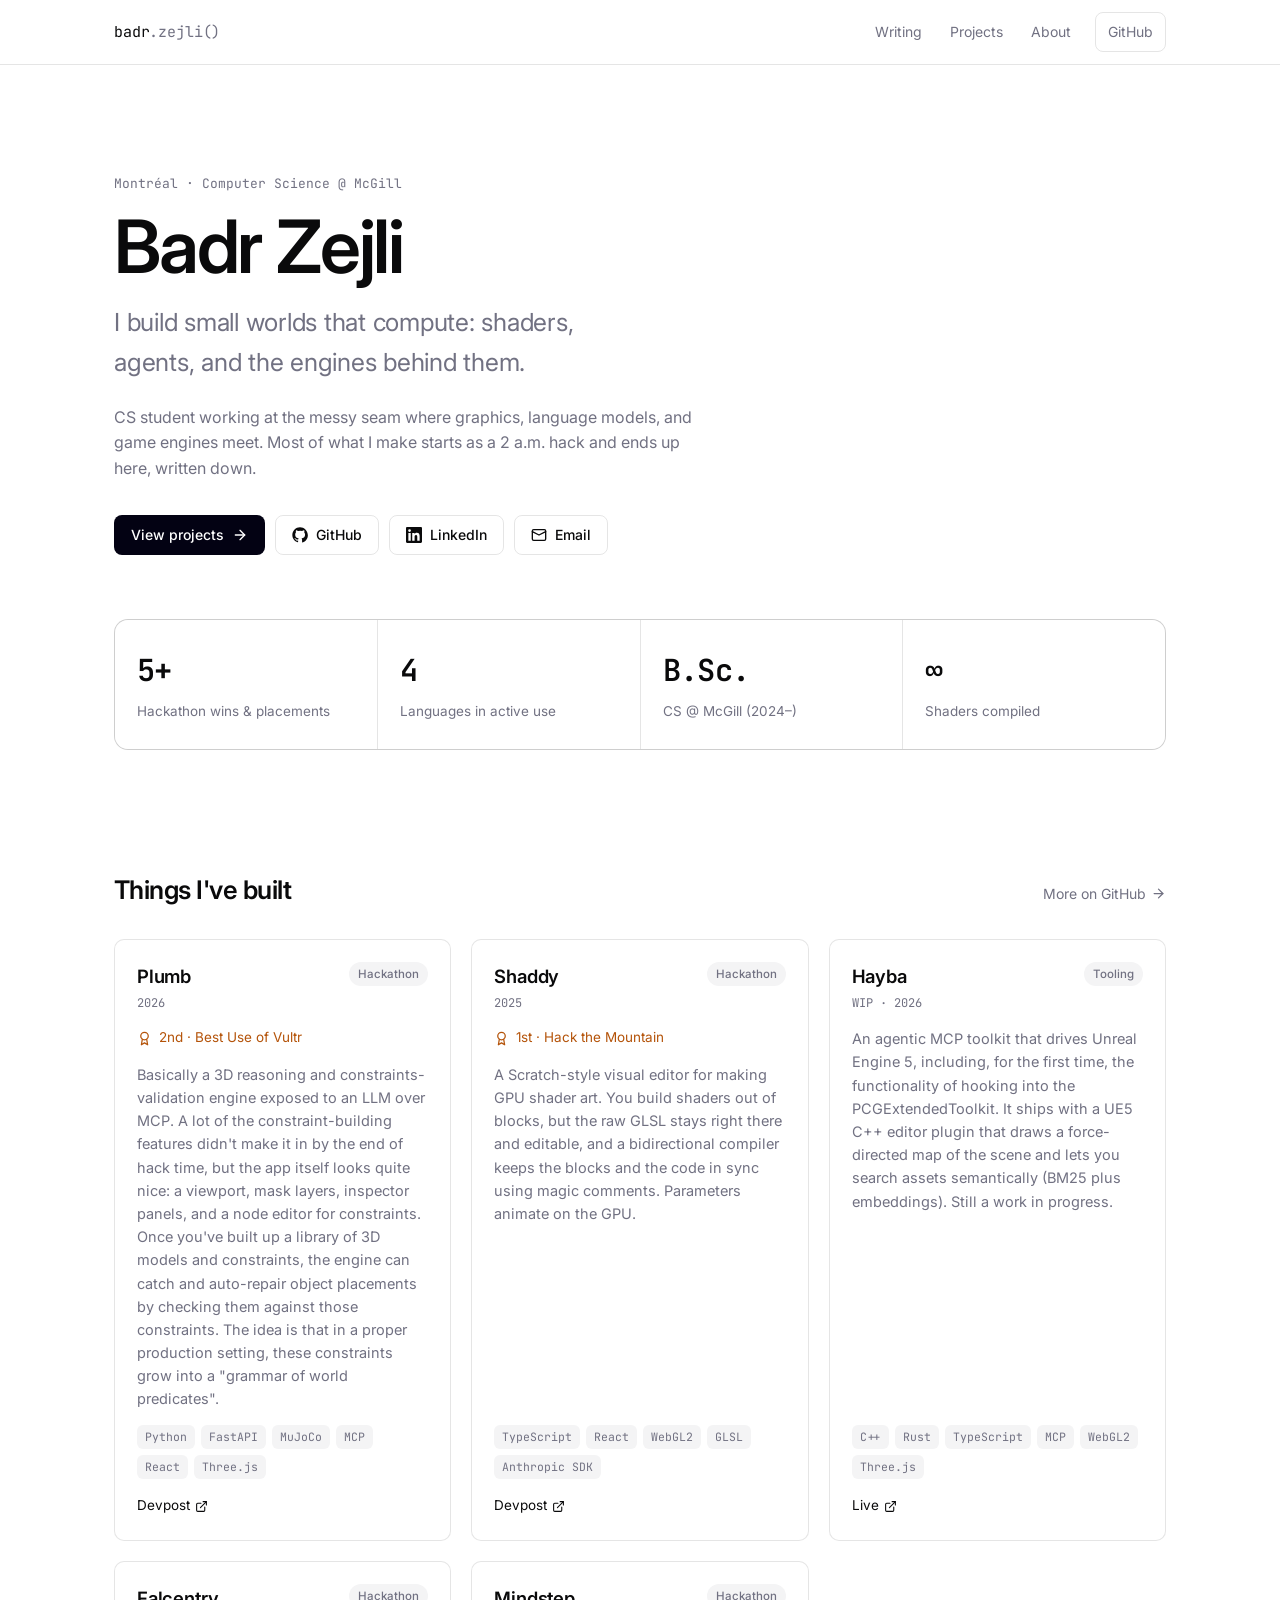
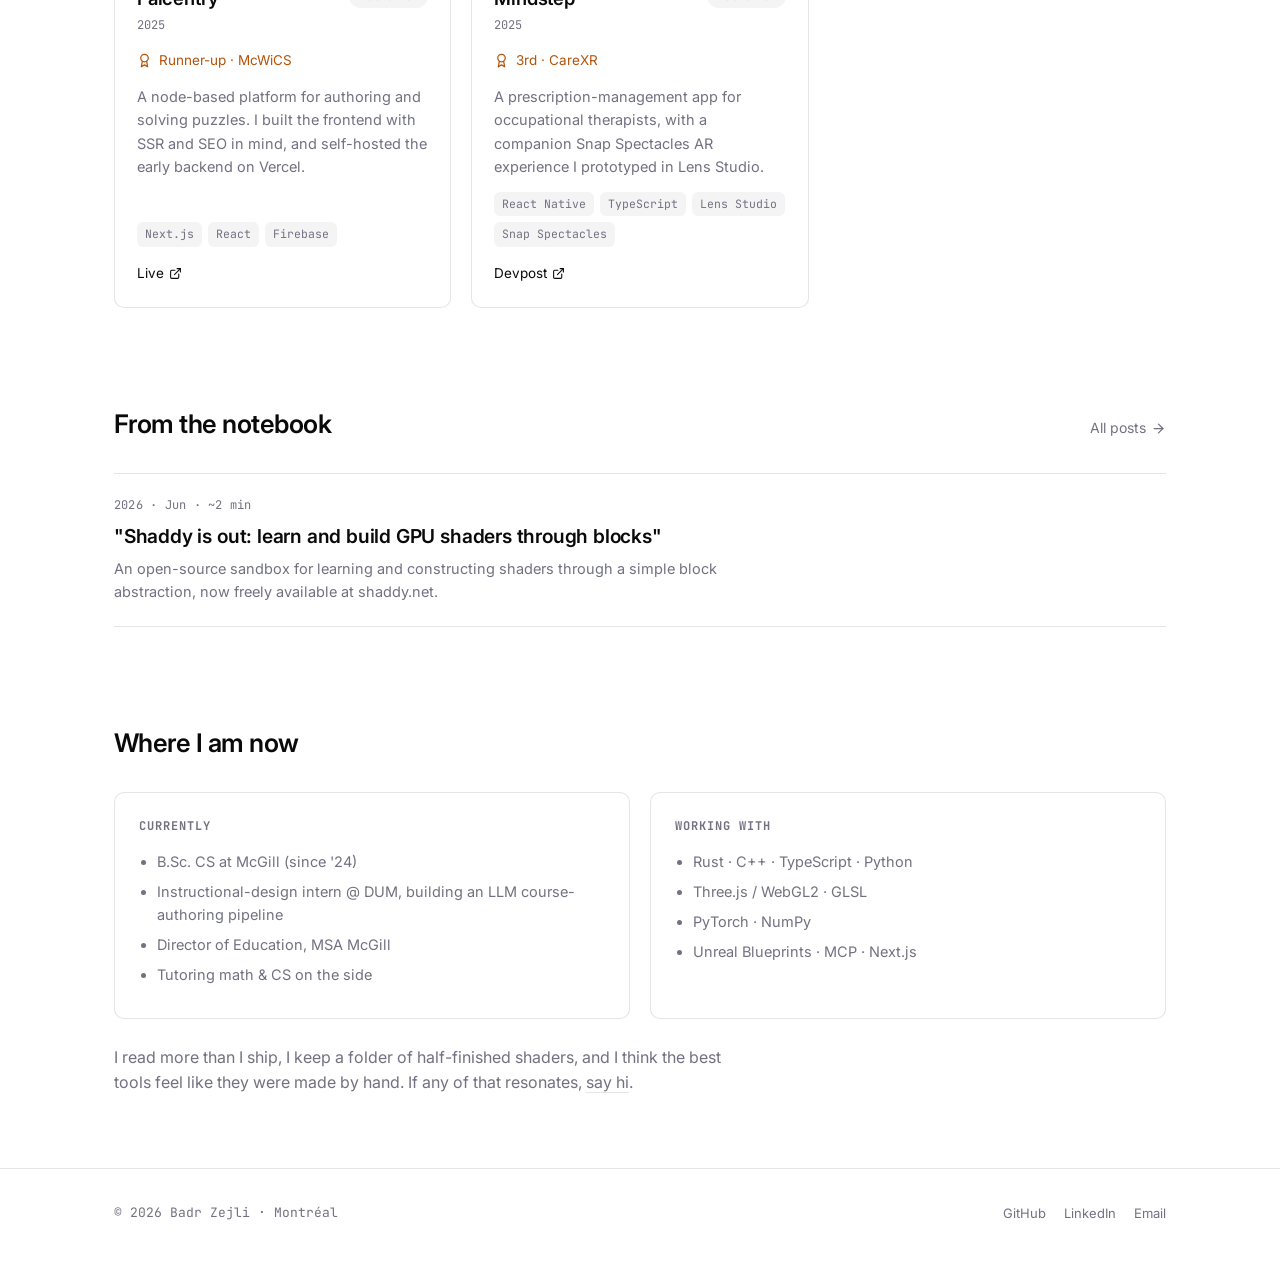
==== commit bb393429: "Rewrite project copy in Badr's voice, swap blog to Shaddy launch post Reword the five project cards " ====
--- a/index.html
+++ b/index.html
@@ -3,8 +3,8 @@
 <head>
 <meta charset="UTF-8" />
 <meta name="viewport" content="width=device-width, initial-scale=1.0" />
-<title>Badr Zejli — zajalist</title>
-<meta name="description" content="Badr Zejli — CS @ McGill. I build small worlds that compute: shaders, agents, and the engines behind them." />
+<title>Badr Zejli · zajalist</title>
+<meta name="description" content="Badr Zejli · CS @ McGill. I build small worlds that compute: shaders, agents, and the engines behind them." />
 <link rel="preconnect" href="https://fonts.googleapis.com" />
 <link rel="preconnect" href="https://fonts.gstatic.com" crossorigin />
 <link href="https://fonts.googleapis.com/css2?family=Inter:wght@400;500;600;700&family=JetBrains+Mono:wght@400;500&display=swap" rel="stylesheet" />
@@ -31,7 +31,7 @@
     <div class="wrap">
       <p class="loc">Montréal · Computer Science @ McGill</p>
       <h1>Badr Zejli</h1>
-      <p class="tagline">I build small worlds that compute — shaders, agents, and the engines behind them.</p>
+      <p class="tagline">I build small worlds that compute: shaders, agents, and the engines behind them.</p>
       <p class="bio">CS student working at the messy seam where graphics, language models, and game engines meet. Most of what I make starts as a 2&nbsp;a.m. hack and ends up here, written down.</p>
       <div class="actions">
         <a class="btn btn-primary" href="#work">View projects
@@ -82,7 +82,7 @@
             <span class="badge">Hackathon</span>
           </div>
           <div class="award"><svg viewBox="0 0 24 24" fill="none" stroke="currentColor" stroke-width="2" stroke-linecap="round" stroke-linejoin="round"><circle cx="12" cy="8" r="6"/><path d="M15.5 13.5 17 22l-5-3-5 3 1.5-8.5"/></svg>2nd · Best Use of Vultr</div>
-          <p>A deterministic 3D reasoning + physics-validation layer exposed to an LLM over MCP — it catches and auto-repairs invalid object placements (floating, clipping) encoded in a grammar of world predicates.</p>
+          <p>Basically a 3D reasoning and constraints-validation engine exposed to an LLM over MCP. A lot of the constraint-building features didn't make it in by the end of hack time, but the app itself looks quite nice: a viewport, mask layers, inspector panels, and a node editor for constraints. Once you've built up a library of 3D models and constraints, the engine can catch and auto-repair object placements by checking them against those constraints. The idea is that in a proper production setting, these constraints grow into a "grammar of world predicates".</p>
           <div class="tech"><span>Python</span><span>FastAPI</span><span>MuJoCo</span><span>MCP</span><span>React</span><span>Three.js</span></div>
           <div class="card-links"><a href="https://devpost.com/software/plumb" target="_blank" rel="noreferrer">Devpost
             <svg viewBox="0 0 24 24" fill="none" stroke="currentColor" stroke-width="2" stroke-linecap="round" stroke-linejoin="round"><path d="M18 13v6a2 2 0 0 1-2 2H5a2 2 0 0 1-2-2V8a2 2 0 0 1 2-2h6"/><polyline points="15 3 21 3 21 9"/><line x1="10" y1="14" x2="21" y2="3"/></svg></a></div>
@@ -94,7 +94,7 @@
             <span class="badge">Hackathon</span>
           </div>
           <div class="award"><svg viewBox="0 0 24 24" fill="none" stroke="currentColor" stroke-width="2" stroke-linecap="round" stroke-linejoin="round"><circle cx="12" cy="8" r="6"/><path d="M15.5 13.5 17 22l-5-3-5 3 1.5-8.5"/></svg>1st · Hack the Mountain</div>
-          <p>A Scratch-style visual editor for GPU shader art with a bidirectional Recipe↔GLSL compiler, magic-comment round-tripping, and GPU-driven parameter animation. Beat 30+ teams.</p>
+          <p>A Scratch-style visual editor for making GPU shader art. You build shaders out of blocks, but the raw GLSL stays right there and editable, and a bidirectional compiler keeps the blocks and the code in sync using magic comments. Parameters animate on the GPU.</p>
           <div class="tech"><span>TypeScript</span><span>React</span><span>WebGL2</span><span>GLSL</span><span>Anthropic SDK</span></div>
           <div class="card-links"><a href="https://devpost.com/software/shaddy" target="_blank" rel="noreferrer">Devpost
             <svg viewBox="0 0 24 24" fill="none" stroke="currentColor" stroke-width="2" stroke-linecap="round" stroke-linejoin="round"><path d="M18 13v6a2 2 0 0 1-2 2H5a2 2 0 0 1-2-2V8a2 2 0 0 1 2-2h6"/><polyline points="15 3 21 3 21 9"/><line x1="10" y1="14" x2="21" y2="3"/></svg></a></div>
@@ -105,7 +105,7 @@
             <div><h3>Hayba</h3><div class="year">WIP · 2026</div></div>
             <span class="badge">Tooling</span>
           </div>
-          <p>An agentic MCP toolkit that drives Unreal Engine 5 — including the first tools to wire into the PCGExtendedToolkit — plus a UE5 C++ editor plugin with a force-directed scene map and semantic asset search (BM25 + embeddings).</p>
+          <p>An agentic MCP toolkit that drives Unreal Engine 5, including, for the first time, the functionality of hooking into the PCGExtendedToolkit. It ships with a UE5 C++ editor plugin that draws a force-directed map of the scene and lets you search assets semantically (BM25 plus embeddings). Still a work in progress.</p>
           <div class="tech"><span>C++</span><span>Rust</span><span>TypeScript</span><span>MCP</span><span>WebGL2</span><span>Three.js</span></div>
           <div class="card-links"><a href="https://hayba.vercel.app/index.html" target="_blank" rel="noreferrer">Live
             <svg viewBox="0 0 24 24" fill="none" stroke="currentColor" stroke-width="2" stroke-linecap="round" stroke-linejoin="round"><path d="M18 13v6a2 2 0 0 1-2 2H5a2 2 0 0 1-2-2V8a2 2 0 0 1 2-2h6"/><polyline points="15 3 21 3 21 9"/><line x1="10" y1="14" x2="21" y2="3"/></svg></a></div>
@@ -117,7 +117,7 @@
             <span class="badge">Hackathon</span>
           </div>
           <div class="award"><svg viewBox="0 0 24 24" fill="none" stroke="currentColor" stroke-width="2" stroke-linecap="round" stroke-linejoin="round"><circle cx="12" cy="8" r="6"/><path d="M15.5 13.5 17 22l-5-3-5 3 1.5-8.5"/></svg>Runner-up · McWiCS</div>
-          <p>A node-based puzzle-authoring and solving platform. I built the SSR/SEO frontend and self-hosted the early backend on Vercel. 100+ teams in the room.</p>
+          <p>A node-based platform for authoring and solving puzzles. I built the frontend with SSR and SEO in mind, and self-hosted the early backend on Vercel.</p>
           <div class="tech"><span>Next.js</span><span>React</span><span>Firebase</span></div>
           <div class="card-links"><a href="https://www.falcentry.com/" target="_blank" rel="noreferrer">Live
             <svg viewBox="0 0 24 24" fill="none" stroke="currentColor" stroke-width="2" stroke-linecap="round" stroke-linejoin="round"><path d="M18 13v6a2 2 0 0 1-2 2H5a2 2 0 0 1-2-2V8a2 2 0 0 1 2-2h6"/><polyline points="15 3 21 3 21 9"/><line x1="10" y1="14" x2="21" y2="3"/></svg></a></div>
@@ -129,7 +129,7 @@
             <span class="badge">Hackathon</span>
           </div>
           <div class="award"><svg viewBox="0 0 24 24" fill="none" stroke="currentColor" stroke-width="2" stroke-linecap="round" stroke-linejoin="round"><circle cx="12" cy="8" r="6"/><path d="M15.5 13.5 17 22l-5-3-5 3 1.5-8.5"/></svg>3rd · CareXR</div>
-          <p>A prescription-management app for occupational therapists, with a companion Snap Spectacles AR experience prototyped in Lens Studio.</p>
+          <p>A prescription-management app for occupational therapists, with a companion Snap Spectacles AR experience I prototyped in Lens Studio.</p>
           <div class="tech"><span>React Native</span><span>TypeScript</span><span>Lens Studio</span><span>Snap Spectacles</span></div>
           <div class="card-links"><a href="https://devpost.com/software/mindstep-f3bj5q" target="_blank" rel="noreferrer">Devpost
             <svg viewBox="0 0 24 24" fill="none" stroke="currentColor" stroke-width="2" stroke-linecap="round" stroke-linejoin="round"><path d="M18 13v6a2 2 0 0 1-2 2H5a2 2 0 0 1-2-2V8a2 2 0 0 1 2-2h6"/><polyline points="15 3 21 3 21 9"/><line x1="10" y1="14" x2="21" y2="3"/></svg></a></div>
@@ -149,28 +149,13 @@
         </a>
       </div>
       <div class="posts">
-        <!-- POSTS:START (generated by build.py — do not edit by hand) -->
-        <a class="post" href="posts/glsl-compiler-you-can-read.html">
-          <div class="meta">2026 · Apr · ~14 min</div>
-          <div class="ptitle">Round-tripping GLSL through a compiler you can read</div>
-          <div class="pdesc">How I built Shaddy&#x27;s bidirectional Recipe↔GLSL compiler, and why magic comments turned out to be the right abstraction for keeping a visual editor and raw shader code honest with each other.</div>
-        </a>
-        <a class="post" href="posts/llm-physics-validation.html">
-          <div class="meta">2026 · Mar · ~9 min</div>
-          <div class="ptitle">Teaching an LLM not to float objects in mid-air</div>
-          <div class="pdesc">A small grammar of 3D world predicates, a physics-validation layer, and the surprisingly hard question of what &quot;on top of&quot; actually means. Notes from building Plumb.</div>
-        </a>
-        <a class="post" href="posts/flat-context-tool-routing.html">
-          <div class="meta">2026 · Feb · ~11 min</div>
-          <div class="ptitle">Keeping context flat as your tool count grows</div>
-          <div class="pdesc">A hybrid BM25 + embedding router that loads only 10 of ~80 tool schemas at a time. Why I stopped dumping every tool into the prompt and started treating tools like a search problem.</div>
-        </a>
-        <a class="post" href="posts/tiny-cnn-odd-one-out.html">
-          <div class="meta">2026 · Jan · ~6 min</div>
-          <div class="ptitle">A 16k-parameter CNN that knows the odd one out</div>
-          <div class="pdesc">Per-group normalization, a contrastive outlier head, and just enough MixUp. What I learned squeezing 86.7% out of a model small enough to read in one screen.</div>
-        </a>
-                <!-- POSTS:END -->
+        <!-- POSTS:START (generated by build.py, do not edit by hand) -->
+        <a class="post" href="posts/shaddy-is-out.html">
+          <div class="meta">2026 · Jun · ~2 min</div>
+          <div class="ptitle">&quot;Shaddy is out: learn and build GPU shaders through blocks&quot;</div>
+          <div class="pdesc">An open-source sandbox for learning and constructing shaders through a simple block abstraction, now freely available at shaddy.net.</div>
+        </a>
+                                                <!-- POSTS:END -->
       </div>
     </div>
   </section>
@@ -184,7 +169,7 @@
           <h4>Currently</h4>
           <ul>
             <li>B.Sc. CS at McGill (since '24)</li>
-            <li>Instructional-design intern @ DUM — building an LLM course-authoring pipeline</li>
+            <li>Instructional-design intern @ DUM, building an LLM course-authoring pipeline</li>
             <li>Director of Education, MSA McGill</li>
             <li>Tutoring math &amp; CS on the side</li>
           </ul>
@@ -201,7 +186,7 @@
       </div>
       <p class="about-note">
         I read more than I ship, I keep a folder of half-finished shaders, and I think the best
-        tools feel like they were made by hand. If any of that resonates —
+        tools feel like they were made by hand. If any of that resonates,
         <a href="mailto:zejbadr@gmail.com">say hi</a>.
       </p>
     </div>
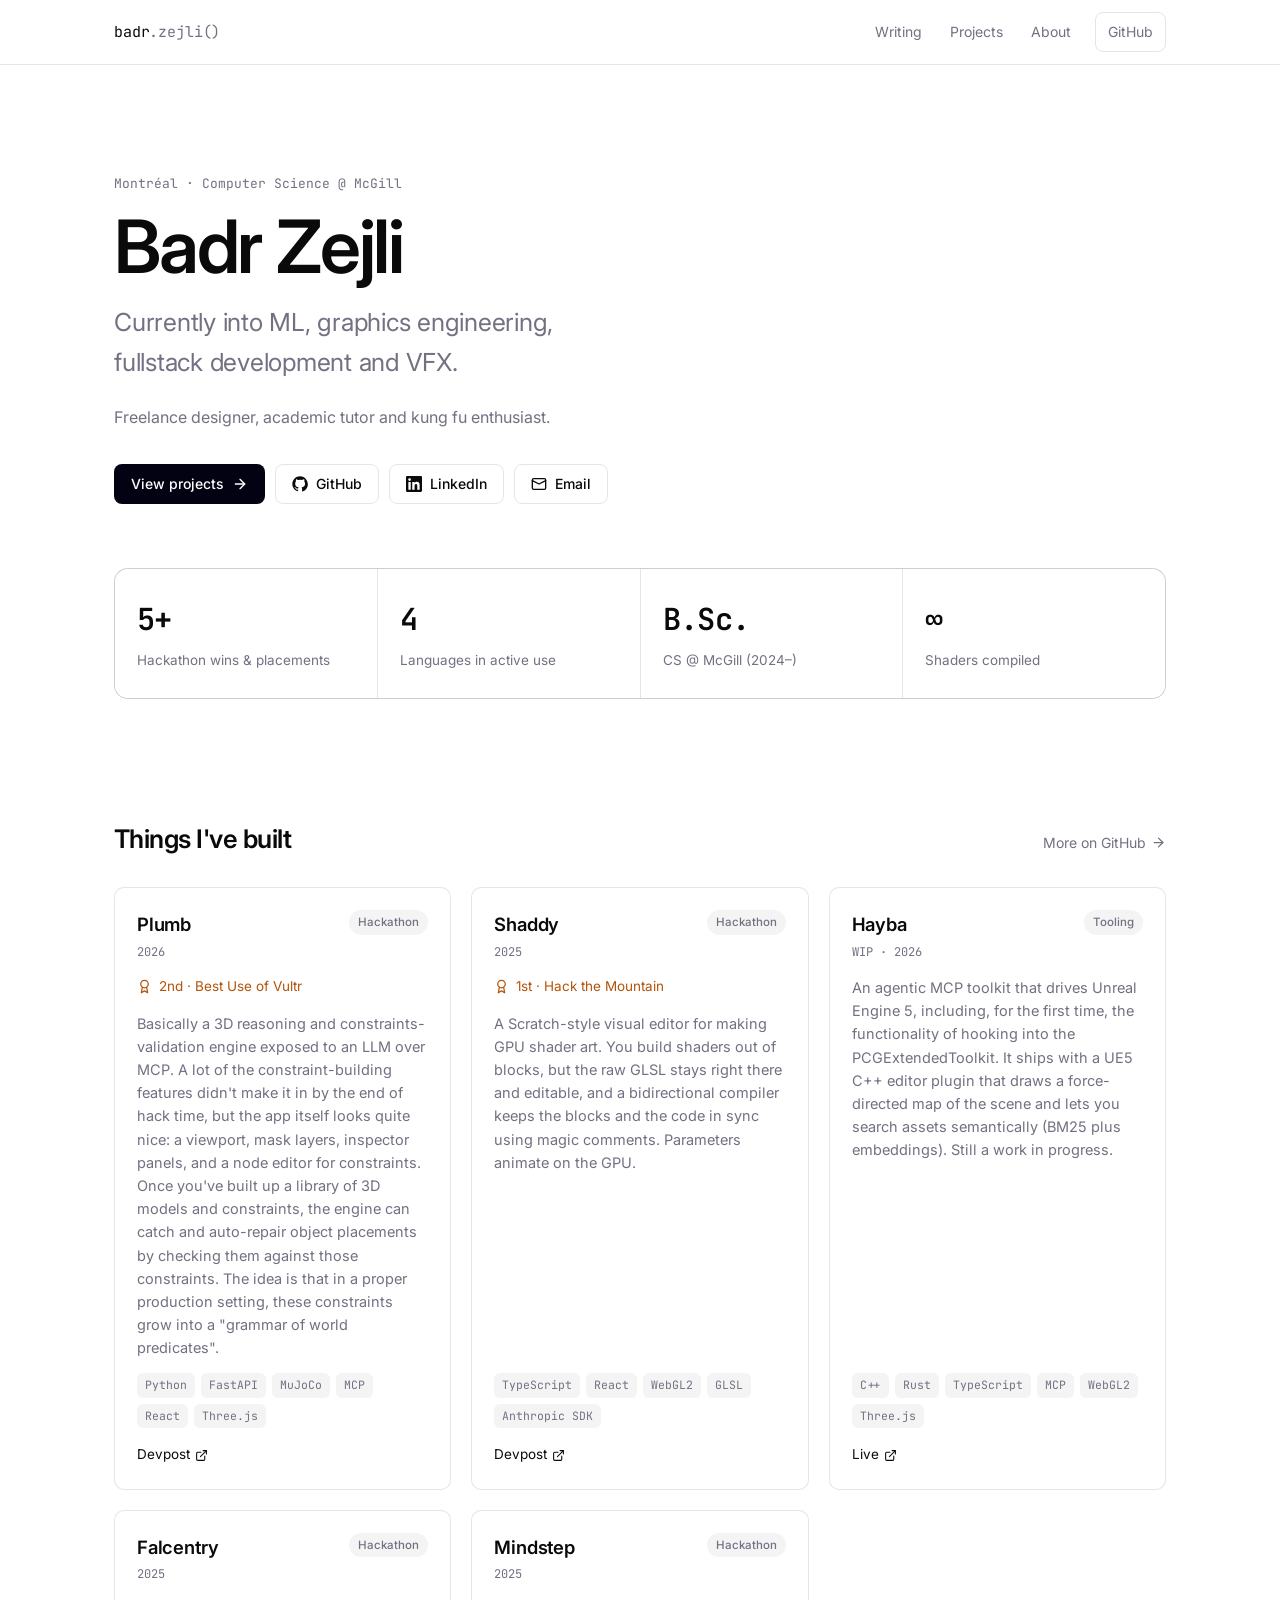
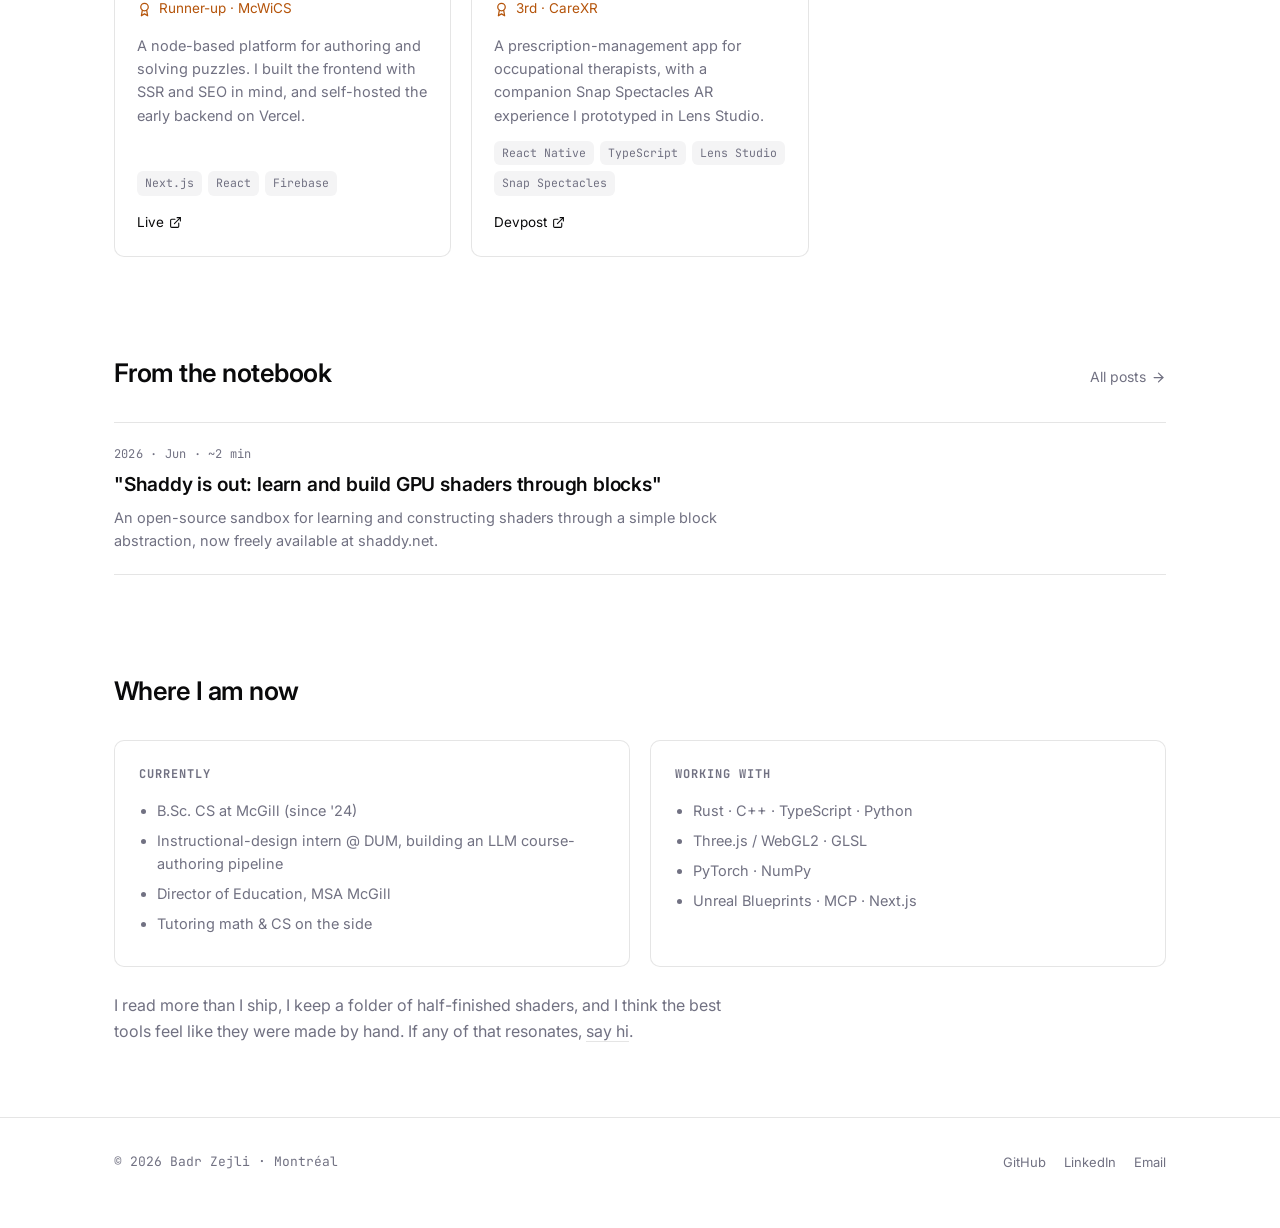
==== commit 5f65f0ca: "Simplify hero tagline and bio Co-Authored-By: Claude Opus 4.8 (1M context) <noreply@anthropic.com>" ====
--- a/index.html
+++ b/index.html
@@ -31,8 +31,8 @@
     <div class="wrap">
       <p class="loc">Montréal · Computer Science @ McGill</p>
       <h1>Badr Zejli</h1>
-      <p class="tagline">I build small worlds that compute: shaders, agents, and the engines behind them.</p>
-      <p class="bio">CS student working at the messy seam where graphics, language models, and game engines meet. Most of what I make starts as a 2&nbsp;a.m. hack and ends up here, written down.</p>
+      <p class="tagline">Currently into ML, graphics engineering, fullstack development and VFX.</p>
+      <p class="bio">Freelance designer, academic tutor and kung fu enthusiast.</p>
       <div class="actions">
         <a class="btn btn-primary" href="#work">View projects
           <svg viewBox="0 0 24 24" fill="none" stroke="currentColor" stroke-width="2" stroke-linecap="round" stroke-linejoin="round"><line x1="5" y1="12" x2="19" y2="12"/><polyline points="12 5 19 12 12 19"/></svg>
